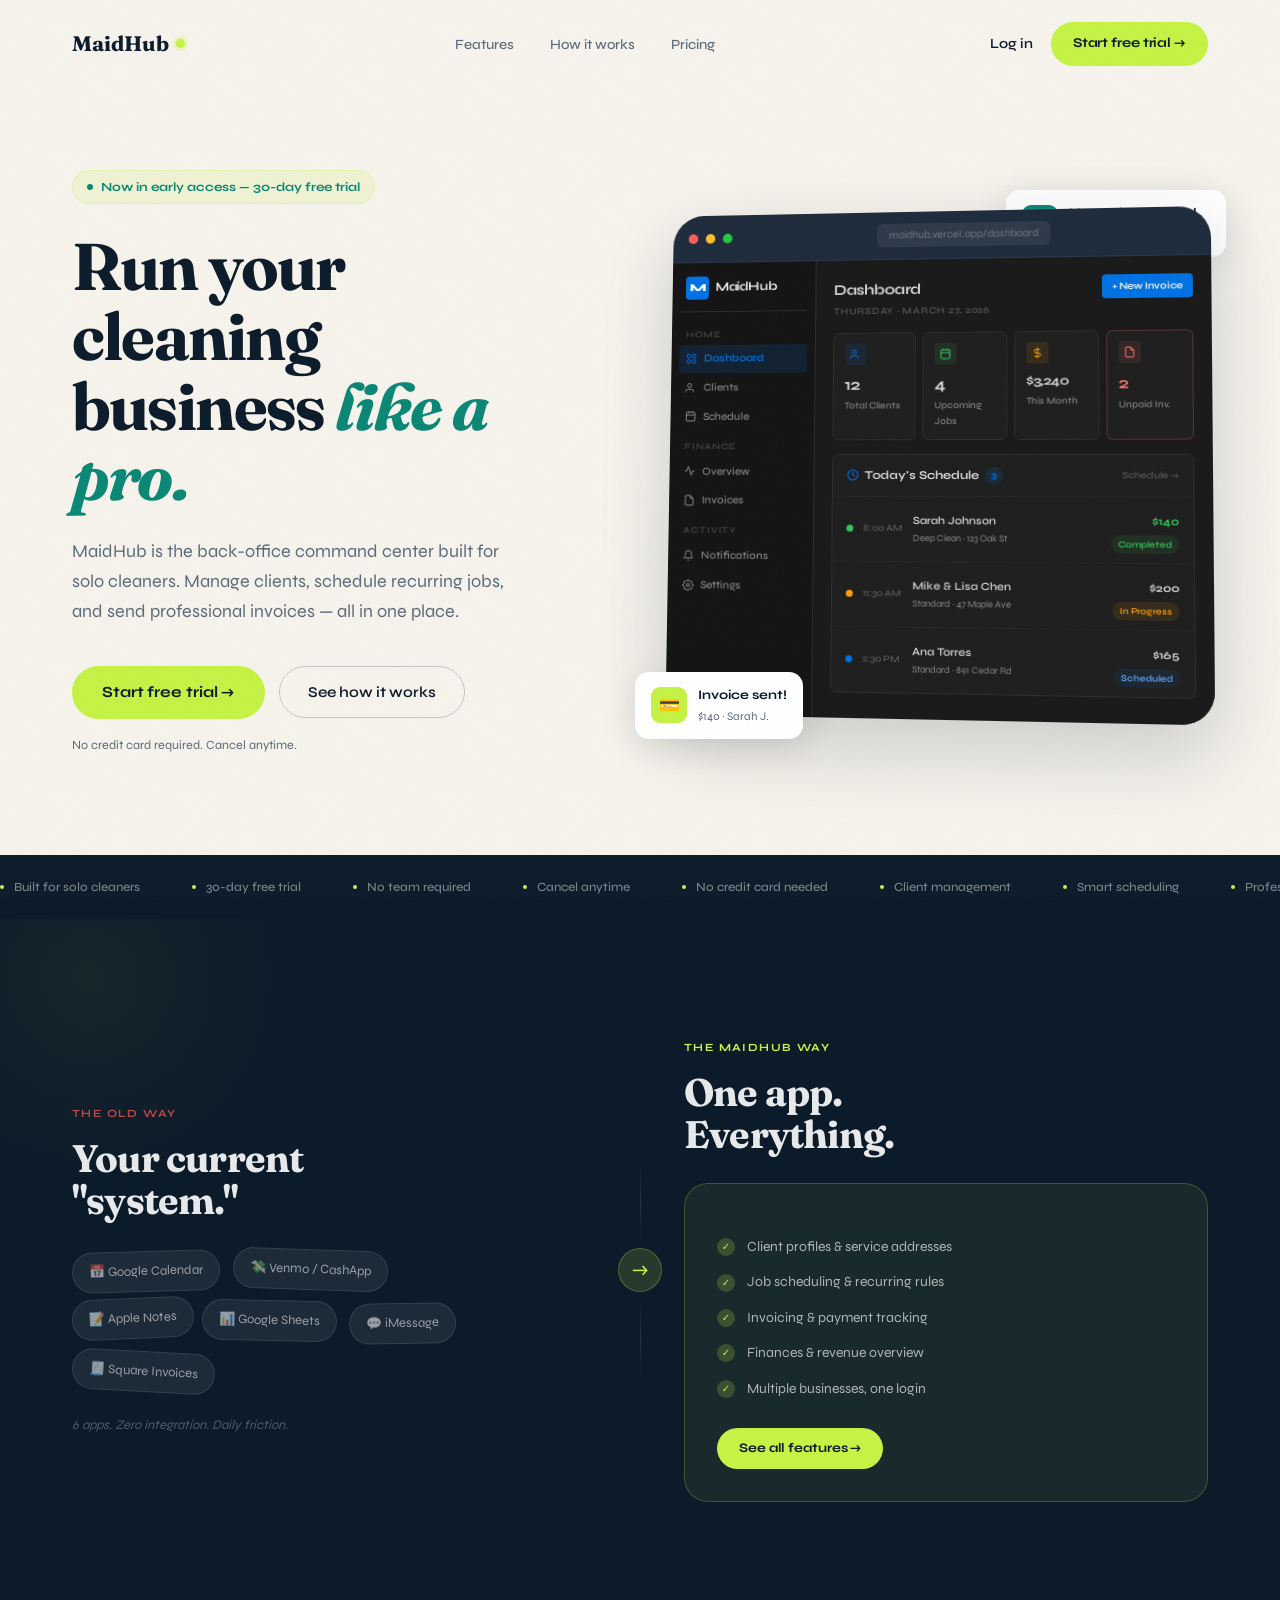
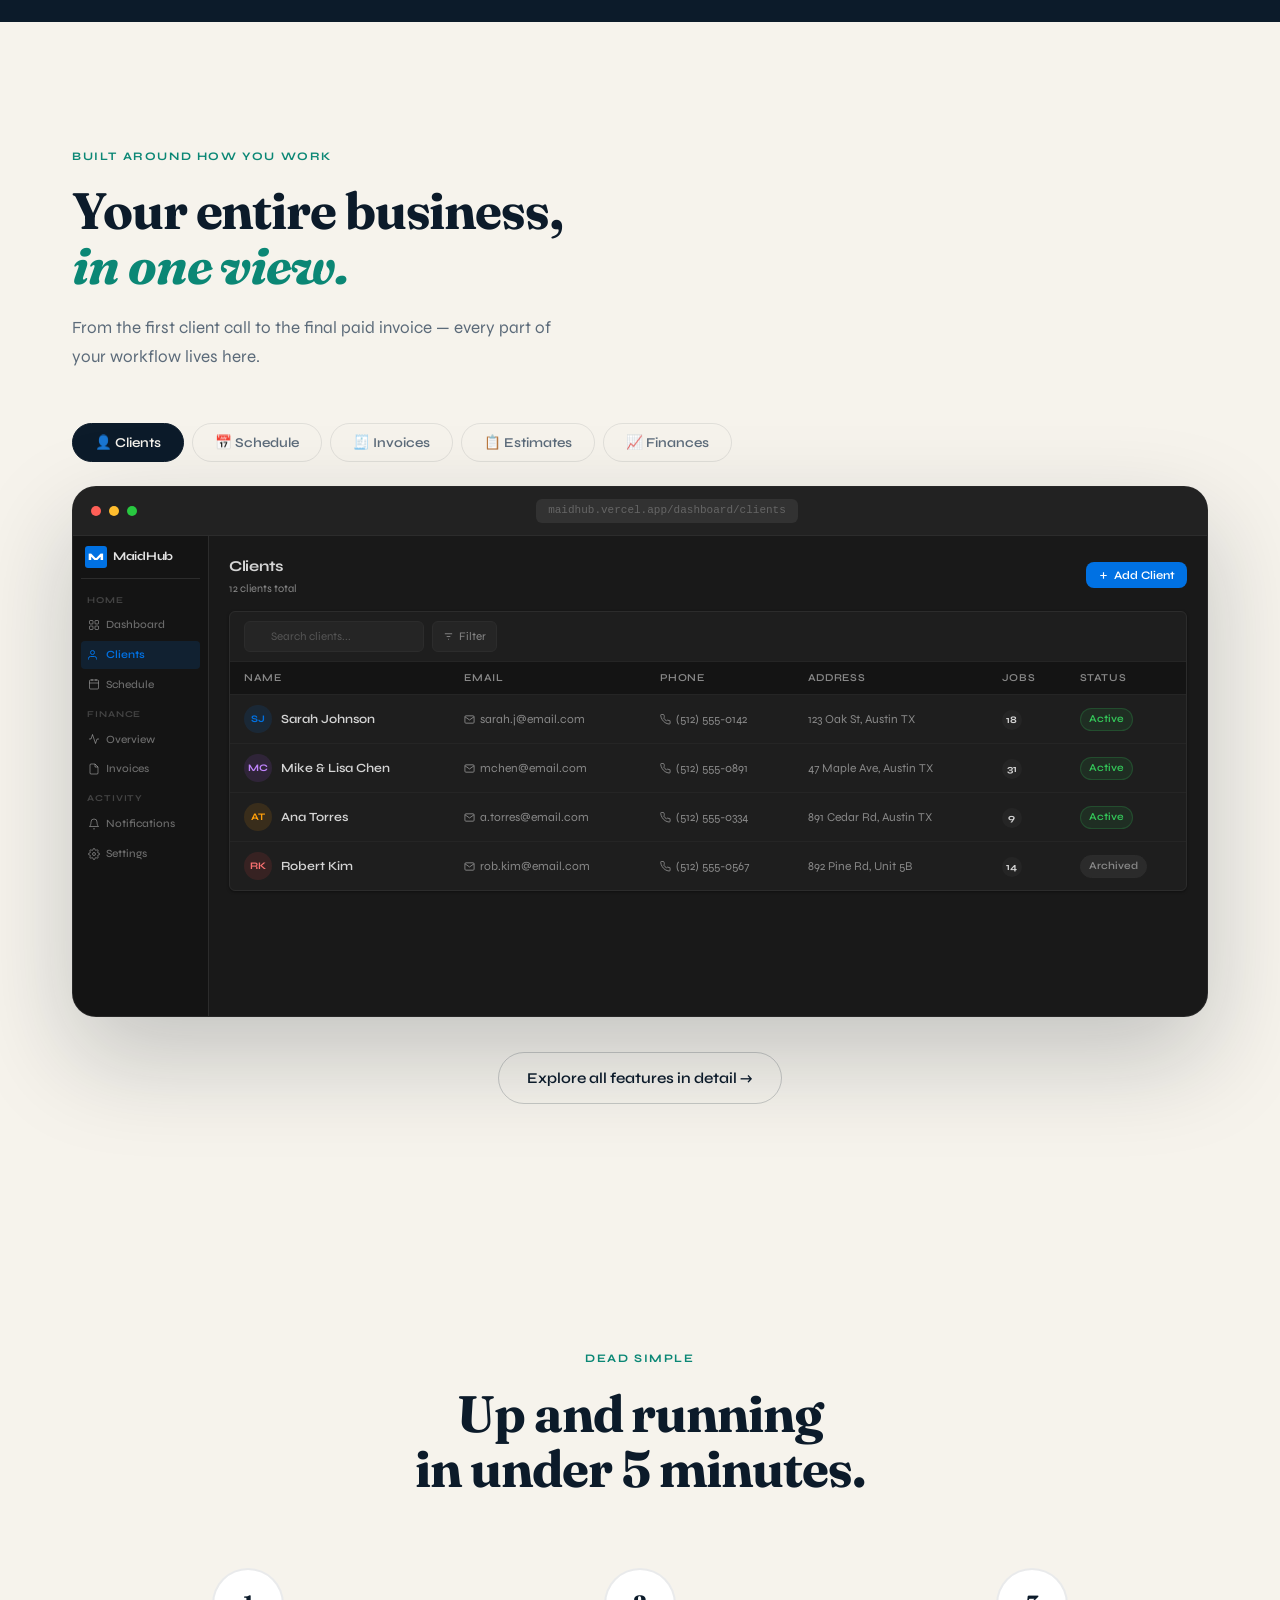
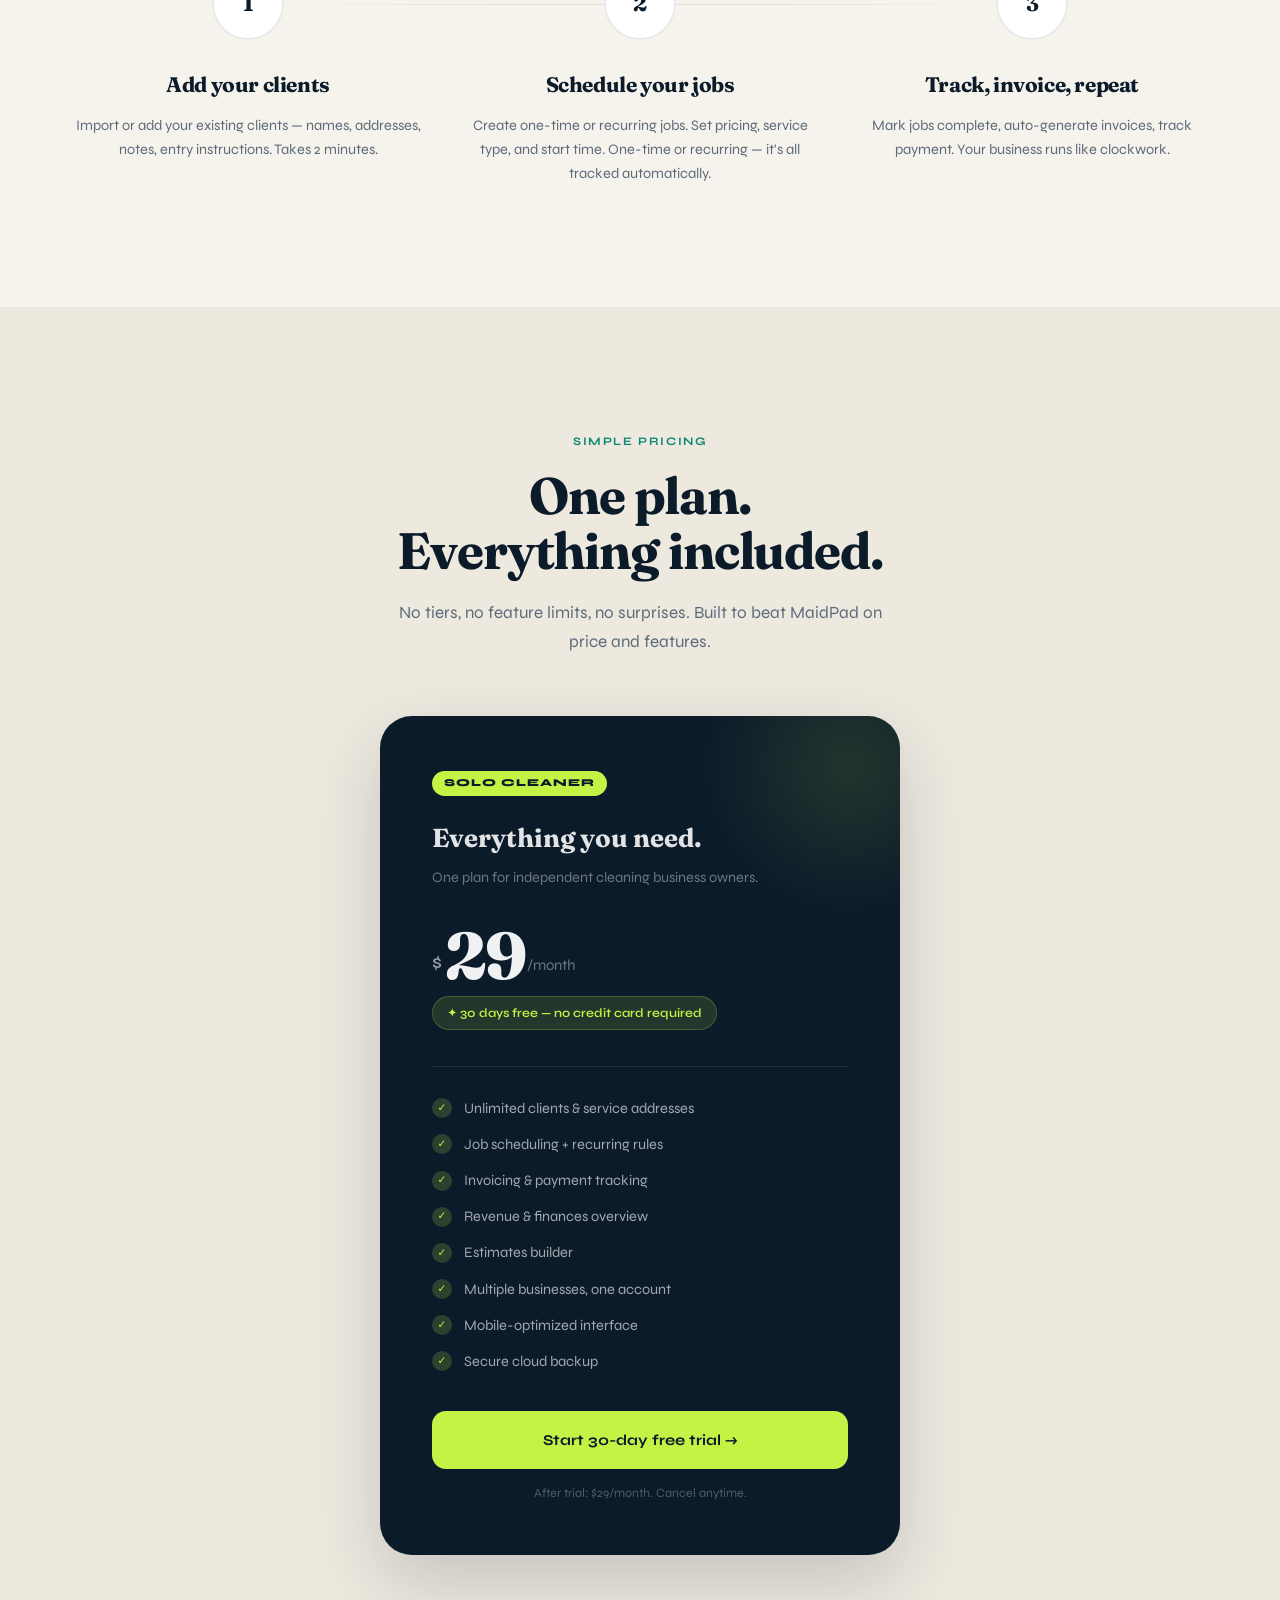
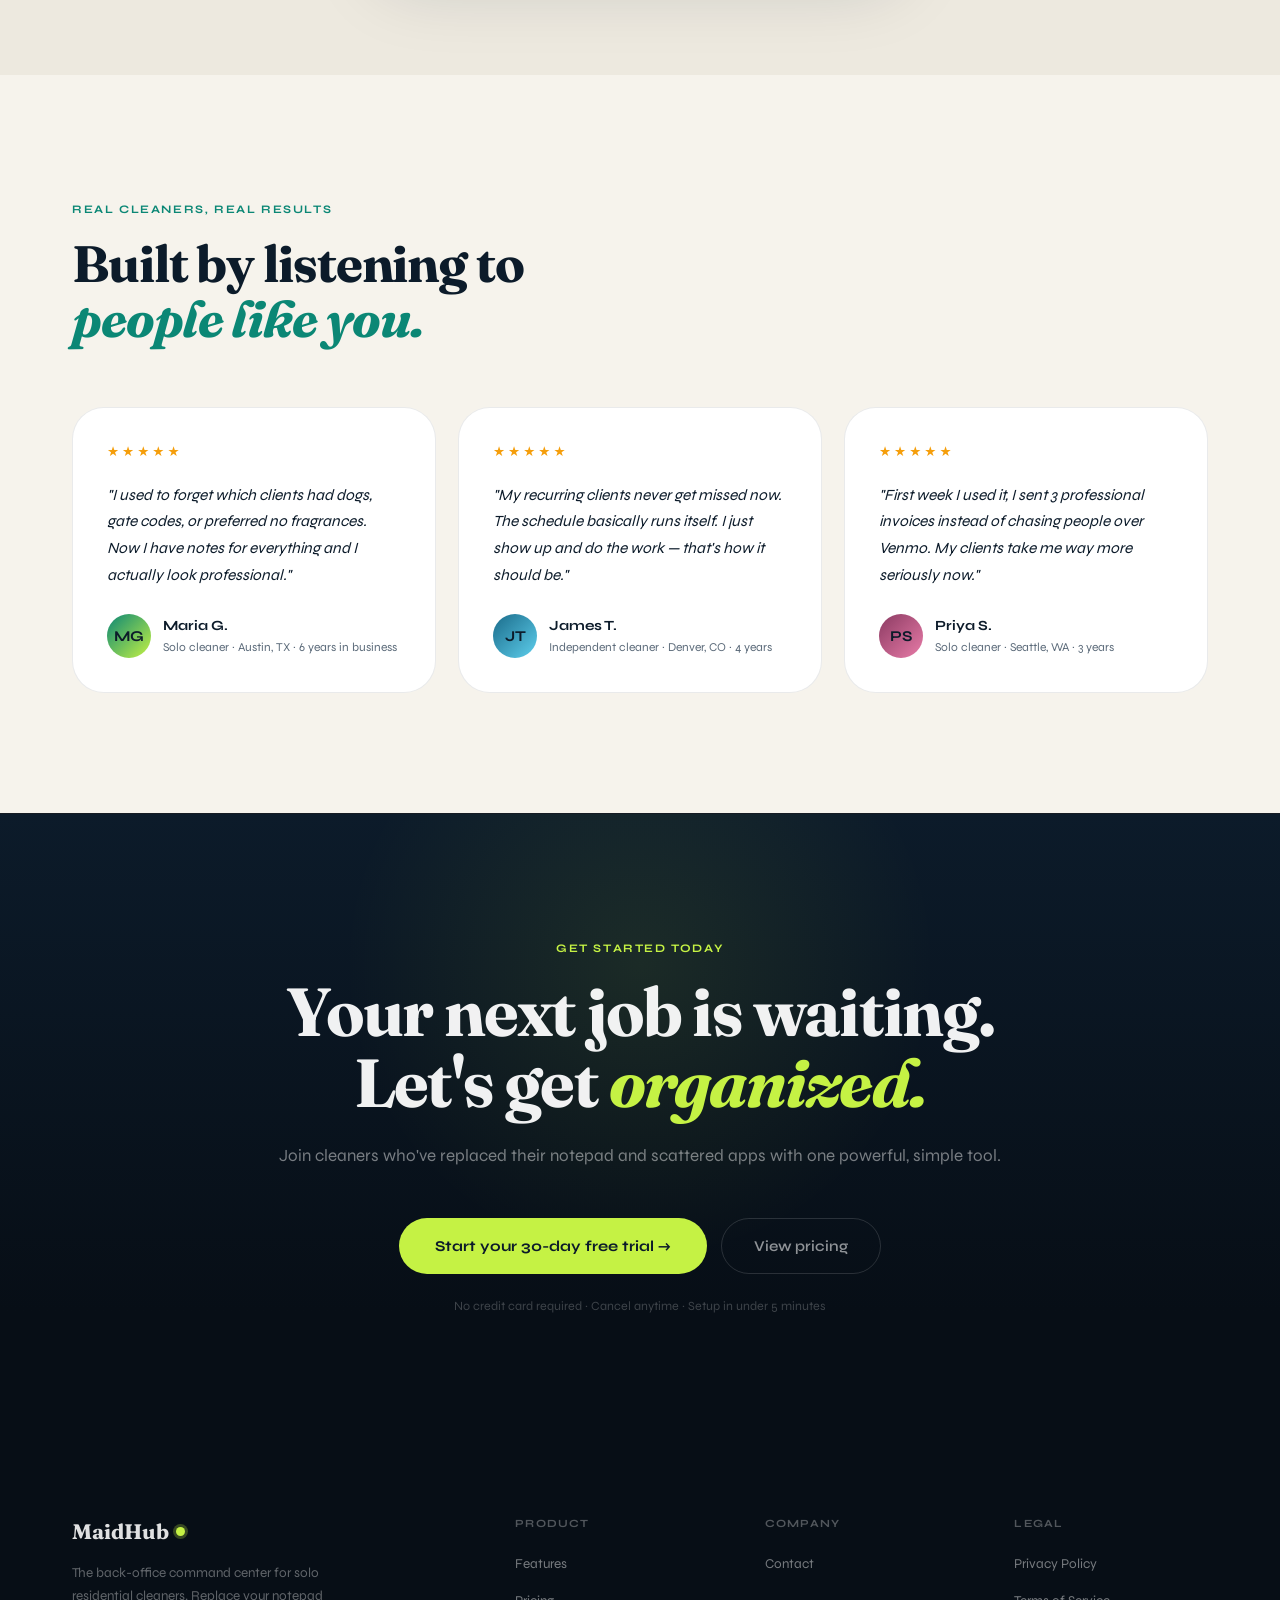
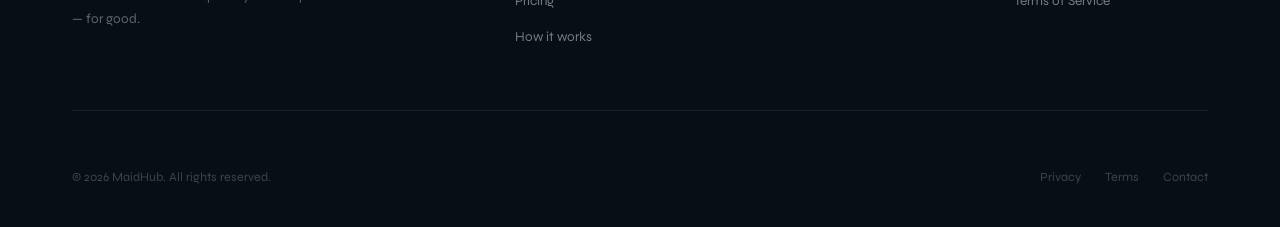
==== app/public/index.html @ 7cfcdf81 "marketing: full mobile optimization — nav, hero, feature tabs, all sections - Mobile navigation: pro" ====
<!DOCTYPE html>
<html lang="en">
<head>
  <meta charset="UTF-8" />
  <meta name="viewport" content="width=device-width, initial-scale=1.0" />
  <title>MaidHub — The Solo Cleaner OS</title>
  <meta name="description" content="MaidHub is the all-in-one operating system for solo house cleaners. Manage bookings, clients, payments, and scheduling — all in one place." />
  <meta property="og:title" content="MaidHub — The Solo Cleaner OS" />
  <meta property="og:description" content="The all-in-one OS for solo house cleaners. Bookings, clients, payments, and scheduling in one place." />
  <meta property="og:type" content="website" />
  <meta name="twitter:card" content="summary_large_image" />
  <meta name="twitter:title" content="MaidHub — The Solo Cleaner OS" />
  <meta name="twitter:description" content="The all-in-one OS for solo house cleaners. Bookings, clients, payments, and scheduling in one place." />
  <link rel="preconnect" href="https://fonts.googleapis.com" />
  <link rel="preconnect" href="https://fonts.gstatic.com" crossorigin />
  <link href="https://fonts.googleapis.com/css2?family=Fraunces:ital,opsz,wght@0,9..144,300..900;1,9..144,300..900&family=Syne:wght@400;500;600;700;800&display=swap" rel="stylesheet" />

  <style>
    /* ─── RESET & TOKENS ──────────────────────────────────────── */
    *, *::before, *::after { box-sizing: border-box; margin: 0; padding: 0; }

    :root {
      --cream:        #F6F3EC;
      --cream-light:  #FAF8F2;
      --cream-dark:   #EDE9DF;
      --dark:         #0C1B2A;
      --dark-2:       #122030;
      --darkest:      #070E16;
      --lime:         #C5F244;
      --lime-dim:     rgba(197,242,68,.14);
      --teal:         #0B8775;
      --amber:        #F5A623;
      --text:         #0C1B2A;
      --muted:        #5C6B7A;
      --light-text:   #EDE9DF;
      --white:        #FFFFFF;
      --border:       rgba(12,27,42,.09);
      --border-dark:  rgba(255,255,255,.09);
      /* App design tokens — match real app exactly */
      --app-bg:      #191919;
      --app-surface: #1E1E1E;
      --app-raised:  #252525;
      --app-sunken:  #141414;
      --app-border:  #2C2C2C;
      --app-divider: #252525;
      --app-text:    #D4D4D4;
      --app-muted:   #888888;
      --app-faint:   #555555;
      --app-accent:  #0071E3;
      --r:            14px;
      --r-lg:         24px;
      --r-xl:         32px;
      --font-d:       'Fraunces', Georgia, serif;
      --font-b:       'Syne', system-ui, sans-serif;
      --sh-sm:        0 2px 10px rgba(12,27,42,.06);
      --sh-md:        0 8px 36px rgba(12,27,42,.12);
      --sh-lg:        0 28px 72px rgba(12,27,42,.18);
    }

    html { scroll-behavior: smooth; }

    body {
      font-family: var(--font-b);
      background: var(--cream);
      color: var(--text);
      line-height: 1.6;
      -webkit-font-smoothing: antialiased;
      overflow-x: hidden;
    }

    /* grain overlay */
    body::after {
      content: '';
      position: fixed;
      inset: 0;
      z-index: 9999;
      pointer-events: none;
      opacity: .028;
      background-image: url("data:image/svg+xml,%3Csvg viewBox='0 0 256 256' xmlns='http://www.w3.org/2000/svg'%3E%3Cfilter id='noise'%3E%3CfeTurbulence type='fractalNoise' baseFrequency='0.9' numOctaves='4' stitchTiles='stitch'/%3E%3C/filter%3E%3Crect width='100%25' height='100%25' filter='url(%23noise)'/%3E%3C/svg%3E");
      background-repeat: repeat;
      background-size: 128px 128px;
    }

    .container { max-width: 1200px; margin: 0 auto; padding: 0 32px; }

    /* ─── NAVIGATION ──────────────────────────────────────────── */
    #nav {
      position: fixed; top: 0; left: 0; right: 0; z-index: 100;
      padding: 22px 0;
      transition: background .3s, border-color .3s, padding .3s;
    }
    #nav.scrolled {
      background: rgba(246,243,236,.94);
      backdrop-filter: blur(14px);
      -webkit-backdrop-filter: blur(14px);
      border-bottom: 1px solid var(--border);
      padding: 14px 0;
    }
    .nav-inner { display: flex; align-items: center; justify-content: space-between; }

    .nav-logo {
      font-family: var(--font-d);
      font-size: 21px; font-weight: 700;
      color: var(--text); text-decoration: none;
      display: flex; align-items: center; gap: 7px;
    }
    .logo-mark {
      width: 9px; height: 9px;
      background: var(--lime);
      border-radius: 50%;
      display: inline-block;
      box-shadow: 0 0 0 3px rgba(197,242,68,.25);
    }

    .nav-links { display: flex; align-items: center; gap: 36px; list-style: none; }
    .nav-links a {
      font-size: 14px; font-weight: 500;
      color: var(--muted); text-decoration: none;
      transition: color .2s;
    }
    .nav-links a:hover { color: var(--text); }

    .nav-right { display: flex; align-items: center; gap: 14px; }

    .btn-ghost {
      font-family: var(--font-b); font-size: 14px; font-weight: 600;
      color: var(--text); background: none; border: none; cursor: pointer;
      text-decoration: none; padding: 10px 4px; transition: opacity .2s;
    }
    .btn-ghost:hover { opacity: .6; }

    .btn-pill {
      font-family: var(--font-b); font-size: 13.5px; font-weight: 700;
      color: var(--dark); background: var(--lime);
      border: none; cursor: pointer; text-decoration: none;
      padding: 11px 22px; border-radius: 100px;
      display: inline-flex; align-items: center; gap: 6px;
      transition: all .2s; letter-spacing: -.1px;
    }
    .btn-pill:hover {
      background: #D0FF60;
      transform: translateY(-1px);
      box-shadow: 0 8px 24px rgba(197,242,68,.45);
    }
    .btn-pill.lg { font-size: 15.5px; padding: 14px 30px; }

    .btn-outline-dark {
      font-family: var(--font-b); font-size: 15px; font-weight: 600;
      color: var(--text); background: transparent;
      border: 1.5px solid rgba(12,27,42,.2);
      cursor: pointer; text-decoration: none;
      padding: 13px 28px; border-radius: 100px;
      display: inline-flex; align-items: center; gap: 6px;
      transition: all .2s;
    }
    .btn-outline-dark:hover { border-color: var(--text); background: rgba(12,27,42,.04); }

    /* hamburger + mobile nav right */
    .nav-mobile-right { display: none; align-items: center; gap: 10px; }
    .nav-mob-cta { font-size: 12.5px !important; padding: 9px 16px !important; }
    .hamburger {
      display: none; flex-direction: column; gap: 5px;
      cursor: pointer; background: none; border: none; padding: 4px;
    }
    .hamburger span { width: 22px; height: 2px; background: var(--text); border-radius: 2px; transition: all .3s; }

    /* ─── HERO ────────────────────────────────────────────────── */
    .hero { padding: 170px 0 100px; position: relative; }

    .hero-grid {
      display: grid; grid-template-columns: 1fr 1.05fr;
      gap: 72px; align-items: center;
    }

    .hero-eyebrow {
      display: inline-flex; align-items: center; gap: 8px;
      background: var(--lime-dim);
      border: 1px solid rgba(197,242,68,.28);
      padding: 6px 14px; border-radius: 100px;
      font-size: 12.5px; font-weight: 700;
      color: var(--teal); margin-bottom: 28px;
      animation: fadeUp .6s ease .1s both;
    }
    .hero-eyebrow::before {
      content: ''; width: 6px; height: 6px;
      background: var(--teal); border-radius: 50%;
    }

    .hero h1 {
      font-family: var(--font-d);
      font-size: clamp(44px, 5.2vw, 66px);
      font-weight: 700; line-height: 1.06;
      letter-spacing: -1.8px; color: var(--text);
      margin-bottom: 24px;
      animation: fadeUp .7s ease .2s both;
    }
    .hero h1 em { font-style: italic; color: var(--teal); }

    .hero-sub {
      font-size: 18px; line-height: 1.67; color: var(--muted);
      margin-bottom: 40px; max-width: 460px;
      animation: fadeUp .7s ease .35s both;
    }

    .hero-btns {
      display: flex; align-items: center; gap: 14px; flex-wrap: wrap;
      animation: fadeUp .7s ease .5s both;
    }
    .hero-hint {
      font-size: 12.5px; color: var(--muted);
      margin-top: 16px;
      animation: fadeUp .6s ease .65s both;
    }

    /* ─── DASHBOARD MOCKUP ────────────────────────────────────── */
    .mockup-wrap {
      position: relative;
      animation: fadeUp .9s ease .3s both;
    }

    .mockup-window {
      background: var(--dark-2);
      border-radius: var(--r-xl);
      overflow: hidden;
      box-shadow: var(--sh-lg), 0 0 0 1px rgba(255,255,255,.06);
      transform: perspective(1100px) rotateY(-5deg) rotateX(3deg);
      transition: transform .6s ease;
    }
    .mockup-window:hover {
      transform: perspective(1100px) rotateY(-1deg) rotateX(.5deg);
    }

    .mock-bar {
      background: rgba(255,255,255,.05);
      padding: 12px 16px;
      display: flex; align-items: center; gap: 8px;
      border-bottom: 1px solid rgba(255,255,255,.06);
    }
    .mock-dot { width: 10px; height: 10px; border-radius: 50%; }
    .mock-dot.r { background: #FF5F57; }
    .mock-dot.y { background: #FFBD2E; }
    .mock-dot.g { background: #28C840; }
    .mock-url {
      margin-left: auto; margin-right: auto;
      background: rgba(255,255,255,.07); border-radius: 6px;
      padding: 3px 12px; font-size: 11px; color: rgba(255,255,255,.3);
    }

    .mock-body { display: grid; grid-template-columns: 150px 1fr; min-height: 400px; }

    .mock-side {
      background: #141414;
      border-right: 1px solid #2C2C2C;
      padding: 0 8px 12px;
      display: flex; flex-direction: column;
    }
    .ms-logo {
      display: flex; align-items: center; gap: 7px;
      padding: 14px 6px 12px;
      border-bottom: 1px solid #2C2C2C;
      margin-bottom: 8px;
    }
    .ms-logomark {
      width: 24px; height: 24px; border-radius: 4px;
      background: #0071E3;
      display: flex; align-items: center; justify-content: center;
      font-size: 11px; font-weight: 800; color: #fff; flex-shrink: 0;
    }
    .ms-logoname {
      font-size: 13px; font-weight: 700; color: rgba(255,255,255,.9);
      letter-spacing: -.4px;
    }
    .ms-nav { display: flex; flex-direction: column; gap: 1px; }
    .ms-item {
      display: flex; align-items: center; gap: 7px;
      padding: 5.5px 7px; border-radius: 4px;
      font-size: 11px; font-weight: 500; color: #888888;
      cursor: default;
    }
    .ms-item.active { background: rgba(0,113,227,.14); color: #0071E3; font-weight: 600; }
    .ms-item svg { width: 12px; height: 12px; flex-shrink: 0; }
    .ms-section-lbl { font-size: 9px; font-weight: 700; letter-spacing: .1em; text-transform: uppercase; color: rgba(255,255,255,.18); padding: 8px 7px 3px; }

    .mock-main { padding: 18px; background: #191919; }

    .mock-hd {
      display: flex; align-items: flex-start; justify-content: space-between;
      margin-bottom: 14px;
    }
    .mock-hd-title { color: #D4D4D4; font-size: 15px; font-weight: 700; letter-spacing: -.03em; }
    .mock-hd-date { color: #555555; font-size: 9.5px; font-weight: 600; text-transform: uppercase; letter-spacing: .08em; margin-top: 3px; }
    .mock-hd-btn { background: #0071E3; color: #fff; font-size: 10px; font-weight: 600; padding: 4px 10px; border-radius: 4px; }

    .mock-stats {
      display: grid; grid-template-columns: repeat(4,1fr);
      gap: 7px; margin-bottom: 14px;
    }
    .mock-stat {
      background: #1E1E1E; border: 1px solid #2C2C2C; border-radius: 6px; padding: 10px 11px;
    }
    .ms-stat-icon { width: 22px; height: 22px; border-radius: 4px; display: flex; align-items: center; justify-content: center; margin-bottom: 7px; }
    .ms-val { color: #D4D4D4; font-size: 16px; font-weight: 700; display: block; letter-spacing: -.03em; }
    .ms-lbl { color: #888888; font-size: 9.5px; font-weight: 500; display: block; margin-top: 2px; }

    .mock-section-hd {
      display: flex; align-items: center; justify-content: space-between;
      padding: 11px 14px; border-bottom: 1px solid #252525;
      background: #1E1E1E;
    }
    .mock-section-title { color: #D4D4D4; font-size: 12px; font-weight: 700; display: flex; align-items: center; gap: 6px; }
    .mock-section-badge { background: rgba(0,113,227,.15); color: #0071E3; font-size: 9px; font-weight: 700; padding: 1px 6px; border-radius: 10px; }
    .mock-section-link { color: #555555; font-size: 9.5px; font-weight: 600; }

    .job-card { background: #1E1E1E; border: 1px solid #2C2C2C; border-radius: 6px; overflow: hidden; margin-bottom: 7px; }
    .job-list { display: flex; flex-direction: column; }
    .job-row {
      padding: 9px 14px;
      display: flex; align-items: center; gap: 10px;
      border-bottom: 1px solid #252525;
    }
    .job-row:last-child { border-bottom: none; }
    .jdot { width: 7px; height: 7px; border-radius: 50%; flex-shrink: 0; }
    .jdot.done   { background: #34C759; }
    .jdot.active { background: #FF9F0A; }
    .jdot.next   { background: #0071E3; }
    .jtime { color: #555555; font-size: 9.5px; font-weight: 600; min-width: 40px; tabular-nums: ; }
    .jinfo { flex: 1; min-width: 0; }
    .jclient { color: #D4D4D4; font-size: 11px; font-weight: 600; white-space: nowrap; overflow: hidden; text-overflow: ellipsis; }
    .jaddr   { color: #888888; font-size: 9.5px; margin-top: 1px; }
    .jright { text-align: right; flex-shrink: 0; }
    .jprice { color: #D4D4D4; font-size: 11px; font-weight: 700; }
    .jprice.done { color: #34C759; }
    .jbadge {
      font-size: 9px; font-weight: 600; padding: 2px 7px; border-radius: 100px; display: block; margin-top: 2px;
    }
    .jbadge.done   { background: rgba(52,199,89,.1); color: #34C759; }
    .jbadge.active { background: rgba(255,159,10,.1); color: #FF9F0A; }
    .jbadge.next   { background: rgba(0,113,227,.1); color: #60AAFF; }

    /* floating toast cards */
    .toast {
      position: absolute;
      background: var(--white);
      border-radius: var(--r);
      padding: 13px 16px;
      box-shadow: var(--sh-md);
      display: flex; align-items: center; gap: 11px;
      font-size: 12.5px;
    }
    .toast-icon {
      width: 36px; height: 36px; border-radius: 9px;
      display: flex; align-items: center; justify-content: center;
      font-size: 17px; flex-shrink: 0;
    }
    .toast-icon.lime { background: var(--lime); }
    .toast-icon.teal { background: var(--teal); }
    .toast strong { display: block; color: var(--text); font-weight: 700; font-size: 13px; }
    .toast span    { color: var(--muted); font-size: 11.5px; }

    .toast-invoice { bottom: -22px; left: -28px; animation: fadeUp .8s ease .9s both; }
    .toast-client  { top: -18px; right: -18px; animation: fadeUp .8s ease 1.1s both; }

    /* ─── TRUST STRIP ─────────────────────────────────────────── */
    .strip {
      padding: 22px 0; background: var(--dark); overflow: hidden;
    }
    .strip-track {
      display: flex; gap: 52px;
      animation: scroll 22s linear infinite;
      white-space: nowrap;
    }
    .strip-item {
      display: flex; align-items: center; gap: 10px;
      color: rgba(255,255,255,.45); font-size: 12.5px; font-weight: 500;
      flex-shrink: 0;
    }
    .strip-dot { width: 4px; height: 4px; background: var(--lime); border-radius: 50%; }
    @keyframes scroll { from { transform: translateX(0); } to { transform: translateX(-50%); } }

    /* ─── SECTION COMMON ──────────────────────────────────────── */
    section { padding: 120px 0; }

    .eyebrow {
      display: inline-block; font-size: 11.5px; font-weight: 700;
      letter-spacing: 1.6px; text-transform: uppercase;
      color: var(--teal); margin-bottom: 18px;
    }
    .eyebrow.lime { color: var(--lime); }

    .s-title {
      font-family: var(--font-d);
      font-size: clamp(32px, 4vw, 54px);
      font-weight: 700; letter-spacing: -1.1px;
      line-height: 1.08; color: var(--text); margin-bottom: 20px;
    }
    .s-title em { font-style: italic; color: var(--teal); }
    .s-title.light { color: rgba(255,255,255,.92); }
    .s-title.light em { color: var(--lime); }

    .s-sub {
      font-size: 17px; color: var(--muted); line-height: 1.68; max-width: 500px;
    }
    .s-sub.light { color: rgba(255,255,255,.48); }

    /* ─── PAIN POINTS ─────────────────────────────────────────── */
    .pain-hd { text-align: center; margin-bottom: 64px; }
    .pain-hd .s-sub { margin: 0 auto; text-align: center; }

    .pain-grid {
      display: grid; grid-template-columns: repeat(4,1fr); gap: 20px;
    }
    .pain-card {
      background: var(--white); border-radius: var(--r-lg);
      padding: 32px 26px; border: 1px solid var(--border);
      transition: all .3s; position: relative; overflow: hidden;
    }
    .pain-card::before {
      content: ''; position: absolute; top: 0; left: 0; right: 0; height: 3px;
      background: linear-gradient(90deg, var(--lime), var(--teal));
      transform: scaleX(0); transform-origin: left; transition: transform .35s;
    }
    .pain-card:hover { transform: translateY(-5px); box-shadow: var(--sh-md); }
    .pain-card:hover::before { transform: scaleX(1); }
    .pain-emoji { font-size: 26px; margin-bottom: 16px; display: block; }
    .pain-title { font-size: 15px; font-weight: 700; color: var(--text); margin-bottom: 8px; }
    .pain-desc  { font-size: 13.5px; color: var(--muted); line-height: 1.62; }

    /* ─── FEATURES ────────────────────────────────────────────── */
    .features-bg { background: var(--dark); }
    .features-hd { margin-bottom: 68px; }

    .feat-grid {
      display: grid; grid-template-columns: repeat(2,1fr); gap: 22px;
    }
    .feat-card {
      background: rgba(255,255,255,.04);
      border: 1px solid rgba(255,255,255,.08);
      border-radius: var(--r-xl); padding: 38px;
      transition: all .3s; position: relative; overflow: hidden;
    }
    .feat-card::after {
      content: ''; position: absolute;
      bottom: -70px; right: -70px;
      width: 220px; height: 220px;
      background: radial-gradient(circle, rgba(197,242,68,.07) 0%, transparent 68%);
      pointer-events: none;
    }
    .feat-card:hover {
      background: rgba(255,255,255,.065);
      border-color: rgba(255,255,255,.14);
      transform: translateY(-3px);
    }
    .feat-card.wide {
      grid-column: span 2;
      display: grid; grid-template-columns: 1fr 1fr; gap: 52px; align-items: center;
    }

    .feat-ico {
      width: 50px; height: 50px;
      background: var(--lime-dim); border-radius: 13px;
      display: flex; align-items: center; justify-content: center;
      margin-bottom: 22px;
    }
    .feat-ico svg { width: 22px; height: 22px; stroke: var(--lime); fill: none; stroke-width: 2; }

    .feat-title {
      font-family: var(--font-d); font-size: 21px; font-weight: 700;
      color: rgba(255,255,255,.9); margin-bottom: 11px; letter-spacing: -.4px;
    }
    .feat-desc { font-size: 14.5px; color: rgba(255,255,255,.48); line-height: 1.68; }

    .feat-list { list-style: none; margin-top: 20px; display: flex; flex-direction: column; gap: 10px; }
    .feat-list li {
      font-size: 13.5px; color: rgba(255,255,255,.52);
      display: flex; align-items: flex-start; gap: 9px;
    }
    .feat-list li::before {
      content: '✦'; color: var(--lime); font-size: 9px;
      flex-shrink: 0; margin-top: 5px;
    }

    /* mini calendar in feature card */
    .mini-cal {
      background: rgba(255,255,255,.05);
      border-radius: var(--r); overflow: hidden;
      border: 1px solid rgba(255,255,255,.07);
      margin: 20px 0;
    }
    .mini-cal-hd {
      background: rgba(255,255,255,.06); padding: 12px 15px;
      display: flex; justify-content: space-between; align-items: center;
      font-size: 11.5px; color: rgba(255,255,255,.55);
    }
    .mini-cal-grid {
      display: grid; grid-template-columns: repeat(7,1fr);
      gap: 4px; padding: 11px;
    }
    .mday {
      aspect-ratio: 1; background: rgba(255,255,255,.04); border-radius: 6px;
      display: flex; align-items: center; justify-content: center;
      font-size: 9.5px; color: rgba(255,255,255,.35);
    }
    .mday.job  { background: rgba(197,242,68,.14); color: var(--lime); }
    .mday.now  { background: var(--lime); color: var(--dark); font-weight: 800; }

    /* invoice preview in wide card */
    .inv-preview {
      background: rgba(255,255,255,.04); border-radius: var(--r-lg);
      padding: 26px; border: 1px solid rgba(255,255,255,.08);
    }
    .inv-hd { display: flex; justify-content: space-between; align-items: flex-start; margin-bottom: 20px; }
    .inv-num { font-family: var(--font-d); font-size: 17px; font-weight: 700; color: rgba(255,255,255,.88); }
    .inv-due { font-size: 10.5px; color: rgba(255,255,255,.3); margin-top: 4px; }
    .badge-paid { background: rgba(40,200,64,.18); color: #28C840; font-size: 10.5px; font-weight: 700; padding: 5px 11px; border-radius: 20px; }
    .inv-client-lbl { font-size: 10.5px; color: rgba(255,255,255,.3); margin-bottom: 5px; }
    .inv-client-name { font-size: 13px; color: rgba(255,255,255,.65); margin-bottom: 2px; }
    .inv-client-addr { font-size: 11px; color: rgba(255,255,255,.3); margin-bottom: 18px; }
    .inv-lines { background: rgba(255,255,255,.04); border-radius: 9px; padding: 13px; margin-bottom: 15px; }
    .inv-line { display: flex; justify-content: space-between; font-size: 11.5px; color: rgba(255,255,255,.5); }
    .inv-line + .inv-line { margin-top: 7px; }
    .inv-total { display: flex; justify-content: space-between; font-size: 14.5px; font-weight: 700; color: rgba(255,255,255,.88); }

    /* ─── HOW IT WORKS ────────────────────────────────────────── */
    .workflow-hd { text-align: center; margin-bottom: 72px; }

    .steps { display: grid; grid-template-columns: repeat(3,1fr); gap: 40px; position: relative; }
    .steps::before {
      content: '';
      position: absolute; top: 36px;
      left: calc(16.67% + 20px); right: calc(16.67% + 20px);
      height: 1px;
      background: linear-gradient(90deg, transparent, var(--border), var(--border), transparent);
    }
    .step { text-align: center; }
    .step-n {
      width: 72px; height: 72px;
      background: var(--white); border: 2px solid var(--border); border-radius: 50%;
      display: flex; align-items: center; justify-content: center;
      font-family: var(--font-d); font-size: 22px; font-weight: 700;
      color: var(--text); margin: 0 auto 28px; position: relative; z-index: 1;
    }
    .step-title { font-family: var(--font-d); font-size: 21px; font-weight: 700; color: var(--text); margin-bottom: 12px; letter-spacing: -.4px; }
    .step-desc  { font-size: 14.5px; color: var(--muted); line-height: 1.68; }

    /* ─── PRICING ─────────────────────────────────────────────── */
    .pricing-bg { background: var(--cream-dark); }
    .pricing-hd { text-align: center; margin-bottom: 60px; }
    .pricing-hd .s-sub { margin: 0 auto; text-align: center; }

    .price-card {
      max-width: 520px; margin: 0 auto;
      background: var(--dark); border-radius: var(--r-xl); padding: 52px;
      position: relative; overflow: hidden;
      box-shadow: var(--sh-lg);
    }
    .price-card::before {
      content: '';
      position: absolute; top: -120px; right: -120px;
      width: 340px; height: 340px;
      background: radial-gradient(circle, rgba(197,242,68,.12) 0%, transparent 62%);
      pointer-events: none;
    }
    .price-badge {
      display: inline-block; background: var(--lime); color: var(--dark);
      font-size: 10.5px; font-weight: 800; letter-spacing: 1px;
      text-transform: uppercase; padding: 4px 12px; border-radius: 100px; margin-bottom: 22px;
    }
    .price-name { font-family: var(--font-d); font-size: 26px; font-weight: 700; color: rgba(255,255,255,.88); margin-bottom: 7px; }
    .price-tagline { color: rgba(255,255,255,.4); font-size: 14.5px; margin-bottom: 32px; }

    .price-amt { display: flex; align-items: flex-end; gap: 3px; margin-bottom: 8px; }
    .p-cur { font-size: 19px; font-weight: 600; color: rgba(255,255,255,.55); margin-bottom: 9px; }
    .p-num { font-family: var(--font-d); font-size: 66px; font-weight: 800; color: rgba(255,255,255,.94); line-height: 1; letter-spacing: -2.5px; }
    .p-per { font-size: 15px; color: rgba(255,255,255,.4); margin-bottom: 11px; }

    .price-trial {
      display: inline-block;
      background: rgba(197,242,68,.13);
      border: 1px solid rgba(197,242,68,.22);
      color: var(--lime); font-size: 12.5px; font-weight: 600;
      padding: 6px 14px; border-radius: 100px; margin-bottom: 36px;
    }
    .price-divider { height: 1px; background: rgba(255,255,255,.09); margin-bottom: 30px; }

    .price-feats { list-style: none; display: flex; flex-direction: column; gap: 13px; margin-bottom: 38px; }
    .price-feats li { display: flex; align-items: center; gap: 12px; font-size: 14.5px; color: rgba(255,255,255,.62); }
    .pf-check {
      width: 20px; height: 20px; border-radius: 50%;
      background: rgba(197,242,68,.18); color: var(--lime);
      display: flex; align-items: center; justify-content: center;
      font-size: 10.5px; flex-shrink: 0;
    }

    .btn-cta-block {
      display: block; width: 100%; text-align: center;
      background: var(--lime); color: var(--dark);
      font-family: var(--font-b); font-size: 15px; font-weight: 700;
      padding: 17px; border-radius: 14px;
      text-decoration: none; border: none; cursor: pointer;
      transition: all .2s;
    }
    .btn-cta-block:hover {
      background: #D0FF60; transform: translateY(-2px);
      box-shadow: 0 14px 36px rgba(197,242,68,.38);
    }
    .price-note { text-align: center; margin-top: 14px; font-size: 12.5px; color: rgba(255,255,255,.28); }

    /* ─── TESTIMONIALS ────────────────────────────────────────── */
    .testi-hd { margin-bottom: 60px; }
    .testi-grid { display: grid; grid-template-columns: repeat(3,1fr); gap: 22px; }

    .t-card {
      background: var(--white); border-radius: var(--r-xl);
      padding: 34px; border: 1px solid var(--border);
      transition: all .3s;
    }
    .t-card:hover { transform: translateY(-5px); box-shadow: var(--sh-md); }

    .stars { display: flex; gap: 3px; margin-bottom: 18px; }
    .star  { color: #F59E0B; font-size: 13.5px; }

    .t-text {
      font-size: 15.5px; color: var(--text); line-height: 1.72;
      margin-bottom: 26px; font-style: italic;
    }
    .t-author { display: flex; align-items: center; gap: 12px; }
    .t-avatar {
      width: 44px; height: 44px; border-radius: 50%;
      display: flex; align-items: center; justify-content: center;
      font-size: 15px; font-weight: 700; color: var(--dark); flex-shrink: 0;
    }
    .t-name { font-size: 14px; font-weight: 700; color: var(--text); }
    .t-meta { font-size: 12px; color: var(--muted); }

    /* ─── FINAL CTA ───────────────────────────────────────────── */
    .cta-bg {
      background: linear-gradient(to bottom, var(--dark) 0%, var(--darkest) 80%);
      text-align: center;
      position: relative; overflow: hidden;
      border-top: 1px solid rgba(255,255,255,.06);
    }
    .cta-bg::before {
      content: '';
      position: absolute; top: -200px; left: 50%; transform: translateX(-50%);
      width: 700px; height: 700px;
      background: radial-gradient(circle, rgba(197,242,68,.09) 0%, transparent 60%);
      pointer-events: none;
    }
    .cta-title {
      font-family: var(--font-d);
      font-size: clamp(36px, 5.5vw, 68px);
      font-weight: 700; letter-spacing: -1.8px; line-height: 1.05;
      color: rgba(255,255,255,.94); margin-bottom: 24px;
      max-width: 720px; margin-left: auto; margin-right: auto;
    }
    .cta-title em { font-style: italic; color: var(--lime); }
    .cta-sub { font-size: 17px; color: rgba(255,255,255,.45); margin-bottom: 48px; }
    .cta-btns { display: flex; justify-content: center; align-items: center; gap: 14px; flex-wrap: wrap; }

    .btn-pill-dark {
      font-family: var(--font-b); font-size: 15px; font-weight: 700;
      color: var(--dark); background: var(--lime);
      border: none; cursor: pointer; text-decoration: none;
      padding: 16px 36px; border-radius: 100px;
      display: inline-flex; align-items: center; gap: 8px;
      transition: all .2s;
    }
    .btn-pill-dark:hover { background: #D0FF60; transform: translateY(-2px); box-shadow: 0 14px 44px rgba(197,242,68,.42); }

    .btn-ghost-light {
      font-family: var(--font-b); font-size: 15px; font-weight: 600;
      color: rgba(255,255,255,.55);
      background: none; border: 1.5px solid rgba(255,255,255,.14);
      cursor: pointer; text-decoration: none;
      padding: 15px 32px; border-radius: 100px; transition: all .2s;
    }
    .btn-ghost-light:hover { color: rgba(255,255,255,.88); border-color: rgba(255,255,255,.28); }

    /* ─── FOOTER ──────────────────────────────────────────────── */
    footer { background: var(--darkest); padding: 80px 0 40px; }
    .footer-grid {
      display: grid; grid-template-columns: 2fr 1fr 1fr 1fr; gap: 56px;
      margin-bottom: 56px; padding-bottom: 56px;
      border-bottom: 1px solid rgba(255,255,255,.08);
    }
    .f-logo { color: rgba(255,255,255,.88); margin-bottom: 14px; display: inline-flex; }
    .f-tag { font-size: 13.5px; color: rgba(255,255,255,.36); line-height: 1.68; max-width: 260px; margin-bottom: 24px; }
    .f-col-title { font-size: 11px; font-weight: 700; letter-spacing: 1.2px; text-transform: uppercase; color: rgba(255,255,255,.3); margin-bottom: 18px; }
    .f-links { list-style: none; display: flex; flex-direction: column; gap: 11px; }
    .f-links a { font-size: 13.5px; color: rgba(255,255,255,.45); text-decoration: none; transition: color .2s; }
    .f-links a:hover { color: rgba(255,255,255,.88); }
    .footer-bot { display: flex; align-items: center; justify-content: space-between; }
    .f-copy { font-size: 12.5px; color: rgba(255,255,255,.22); }
    .f-legal { display: flex; gap: 24px; }
    .f-legal a { font-size: 12.5px; color: rgba(255,255,255,.22); text-decoration: none; transition: color .2s; }
    .f-legal a:hover { color: rgba(255,255,255,.5); }

    /* ─── FOCUS-IN CASCADE (blur-to-sharp on load) ─────────────── */
    @keyframes focusIn {
      from {
        opacity: 0;
        filter: blur(10px);
        transform: translateY(28px) scale(0.97);
      }
      to {
        opacity: 1;
        filter: blur(0);
        transform: translateY(0) scale(1);
      }
    }
    .reveal {
      opacity: 0;
      animation: focusIn 0.85s cubic-bezier(0.22, 1, 0.36, 1) forwards;
      will-change: opacity, filter, transform;
    }
    .d1 { animation-delay: .1s; }
    .d2 { animation-delay: .2s; }
    .d3 { animation-delay: .3s; }
    .d4 { animation-delay: .4s; }

    @keyframes fadeUp { from { opacity: 0; transform: translateY(22px); } to { opacity: 1; transform: translateY(0); } }
    @keyframes floatY {
      0%,100% { transform: perspective(1100px) rotateY(-5deg) rotateX(3deg) translateY(0); }
      50%      { transform: perspective(1100px) rotateY(-5deg) rotateX(3deg) translateY(-10px); }
    }
    .float-anim { animation: floatY 7s ease-in-out infinite; }

    /* ─── RESPONSIVE ──────────────────────────────────────────── */
    @media (max-width: 1024px) {
      .hero-grid { grid-template-columns: 1fr; }
      .mockup-wrap { max-width: 540px; }
      .feat-grid { grid-template-columns: 1fr; }
      .feat-card.wide { grid-column: span 1; grid-template-columns: 1fr; }
      .pain-grid { grid-template-columns: repeat(2,1fr); }
      .footer-grid { grid-template-columns: 1fr 1fr; gap: 40px; }
    }

    /* ─── MOBILE MENU ─────────────────────────────────────────── */
    .mob-menu {
      position: fixed; inset: 0; z-index: 300;
      background: var(--cream);
      display: flex; flex-direction: column;
      padding: 0;
      transform: translateX(100%);
      transition: transform .32s cubic-bezier(.4,0,.2,1);
      overflow-y: auto;
    }
    .mob-menu.open { transform: translateX(0); }
    .mob-menu-hd {
      display: flex; align-items: center; justify-content: space-between;
      padding: 18px 24px;
      border-bottom: 1px solid var(--border);
    }
    .mob-menu-close {
      width: 38px; height: 38px; border-radius: 50%;
      background: rgba(12,27,42,.08); border: none; cursor: pointer;
      display: flex; align-items: center; justify-content: center;
      color: var(--text); font-size: 20px; line-height: 1;
    }
    .mob-menu-body { padding: 12px 24px 48px; flex: 1; }
    .mob-menu-links {
      list-style: none; display: flex; flex-direction: column; gap: 0;
      margin-bottom: 36px;
    }
    .mob-menu-links a {
      font-family: var(--font-d); font-size: 32px; font-weight: 700;
      color: var(--text); text-decoration: none; letter-spacing: -.6px;
      display: block; padding: 16px 0;
      border-bottom: 1px solid var(--border);
      transition: color .2s;
    }
    .mob-menu-links a:hover { color: var(--teal); }
    .mob-menu-cta { display: flex; flex-direction: column; gap: 12px; }
    .mob-menu-cta .btn-pill {
      text-align: center; justify-content: center;
      font-size: 15px; padding: 15px 24px; width: 100%;
    }
    .mob-menu-login {
      text-align: center; font-family: var(--font-b); font-size: 14px;
      font-weight: 600; color: var(--muted); text-decoration: none;
      padding: 12px; display: block; transition: color .2s;
    }
    .mob-menu-login:hover { color: var(--text); }

    /* ─── FULL MOBILE OVERHAUL (≤ 768px) ─────────────────────── */
    @media (max-width: 768px) {
      /* --- Globals --- */
      .container { padding: 0 20px; }
      section { padding: 72px 0; }

      /* --- Navigation --- */
      .nav-links { display: none; }
      .nav-right { display: none; }
      .nav-mobile-right { display: flex; }
      .hamburger { display: flex; }
      #nav { padding: 14px 0; }
      #nav.scrolled { padding: 10px 0; }
      .nav-inner { gap: 0; }

      /* --- Hero --- */
      .hero { padding: 96px 0 64px; }
      .hero-grid { grid-template-columns: 1fr; gap: 44px; }
      .hero h1 { font-size: clamp(36px, 9.5vw, 54px); letter-spacing: -1.4px; margin-bottom: 18px; }
      .hero-sub { font-size: 15.5px; line-height: 1.62; margin-bottom: 32px; }
      .hero-btns { flex-direction: column; align-items: stretch; gap: 10px; }
      .hero-btns .btn-pill { text-align: center; justify-content: center; font-size: 15px; padding: 15px 24px; }
      .hero-btns .btn-outline-dark { text-align: center; justify-content: center; font-size: 14px; padding: 13px 24px; }
      .hero-eyebrow { font-size: 11.5px; }

      /* Hero mockup on mobile */
      .toast { display: none; }
      .mockup-wrap { max-width: 100%; }
      .mockup-window { transform: none !important; border-radius: 16px; }
      .float-anim { animation: none !important; }
      .mock-side { display: none; }
      .mock-body { grid-template-columns: 1fr; min-height: auto; }
      .mock-main { padding: 14px; background: #191919; }
      .mock-hd-btn { display: none; }
      .mock-hd-title { font-size: 13px; }
      .mock-hd-date { font-size: 9px; }
      .mock-stats { grid-template-columns: repeat(2,1fr); gap: 6px; margin-bottom: 12px; }
      .mock-stat { padding: 9px 10px; }
      .ms-stat-icon { width: 18px; height: 18px; margin-bottom: 5px; }
      .ms-val { font-size: 14px; }
      .ms-lbl { font-size: 9px; }
      .mock-section-hd { padding: 9px 12px; }
      .mock-section-title { font-size: 11px; gap: 5px; }
      .mock-section-badge { font-size: 8px; }
      .mock-section-link { display: none; }
      .job-row { padding: 8px 12px; gap: 8px; }
      .jtime { font-size: 9px; min-width: 34px; }
      .jclient { font-size: 10.5px; }
      .jaddr { font-size: 9px; }
      .jprice { font-size: 10.5px; }
      .jbadge { font-size: 8.5px; padding: 2px 6px; }
      .mock-bar { padding: 9px 12px; gap: 6px; }
      .mock-dot { width: 8px; height: 8px; }
      .mock-url { font-size: 9px; padding: 2px 8px; }

      /* --- Trust strip --- */
      .strip { padding: 18px 0; }

      /* --- Replace stack --- */
      .rstack { padding: 72px 0; }
      .rstack-grid { grid-template-columns: 1fr; gap: 40px; }
      .rstack-divider { flex-direction: row; }
      .rstack-div-line { width: 50px; height: 1px; }
      .rstack-h { font-size: clamp(24px, 7vw, 36px); }
      .tool-chips { max-width: 100%; }
      .unified-box { padding: 24px 20px; border-radius: 18px; }

      /* --- Feature tabs --- */
      .ftabs { padding: 72px 0; }
      .ftabs-hd { margin-bottom: 36px; }
      .tab-row {
        flex-wrap: nowrap; overflow-x: auto;
        margin-bottom: 16px; padding-bottom: 4px;
        -webkit-overflow-scrolling: touch;
        scrollbar-width: none; gap: 6px;
      }
      .tab-row::-webkit-scrollbar { display: none; }
      .tab-btn { white-space: nowrap; flex-shrink: 0; font-size: 12.5px; padding: 8px 16px; }
      .feat-win { border-radius: 14px; }
      .feat-win-bar { padding: 10px 14px; }
      .win-url { font-size: 10px; padding: 2px 8px; }
      /* Hide sidebar in feature window */
      .feat-sb { display: none; }
      .feat-win-body { grid-template-columns: 1fr; min-height: auto; }
      /* Panel internals */
      .ap-pg { padding: 12px 12px; }
      .ap-hd { flex-wrap: wrap; gap: 8px; margin-bottom: 10px; }
      .ap-title { font-size: 13.5px; }
      .ap-sub { font-size: 10px; }
      .ap-btn-blue { font-size: 10.5px; padding: 5px 10px; }
      .ap-toolbar { padding: 7px 10px; gap: 6px; }
      .ap-search-mock { font-size: 10.5px; padding: 4px 8px; }
      .ap-filter-btn { font-size: 10.5px; padding: 4px 8px; }
      /* Hide non-essential table columns in clients panel */
      [data-panel="clients"] .ap-tbl th:nth-child(2),
      [data-panel="clients"] .ap-tbl td:nth-child(2),
      [data-panel="clients"] .ap-tbl th:nth-child(3),
      [data-panel="clients"] .ap-tbl td:nth-child(3),
      [data-panel="clients"] .ap-tbl th:nth-child(4),
      [data-panel="clients"] .ap-tbl td:nth-child(4),
      [data-panel="clients"] .ap-tbl th:nth-child(5),
      [data-panel="clients"] .ap-tbl td:nth-child(5) { display: none; }
      /* Hide non-essential invoice table columns */
      [data-panel="invoices"] .ap-tbl th:nth-child(3),
      [data-panel="invoices"] .ap-tbl td:nth-child(3),
      [data-panel="invoices"] .ap-tbl th:nth-child(4),
      [data-panel="invoices"] .ap-tbl td:nth-child(4) { display: none; }
      /* Stat grids in panels */
      .feat-stat-grid { grid-template-columns: repeat(2,1fr) !important; padding: 0 12px 12px !important; gap: 7px !important; }
      .stat-card { padding: 10px 11px; }
      .stat-val { font-size: 16px; }
      .stat-lbl { font-size: 9px; }
      /* Invoice table card */
      [data-panel="invoices"] .ap-card { margin: 0 12px 12px !important; }
      /* Schedule panel */
      .sp-hd { padding: 10px 12px; flex-wrap: wrap; gap: 6px; }
      .sp-title { font-size: 13px; }
      .sp-month-lbl { font-size: 10.5px; }
      .sp-views { display: none; }
      .sp-nav-btn { width: 20px; height: 20px; }
      .sp-date-hd { padding: 5px 12px 4px; font-size: 9.5px; }
      .sp-job-row { padding: 9px 12px; gap: 9px; }
      .sp-job-stripe { height: 28px; }
      .sp-job-name { font-size: 11.5px; }
      .sp-job-meta { font-size: 9.5px; }
      .sp-job-price { font-size: 11.5px; }
      .sp-job-status { font-size: 9px; }
      /* Finance panel */
      .feat-fp-grid { grid-template-columns: 1fr !important; gap: 8px !important; padding: 0 12px 12px !important; }
      .fp-recent-hd { padding: 9px 12px; }
      .fp-recent-title { font-size: 12px; }
      .fp-tx-row { padding: 8px 12px; gap: 9px; }
      .fp-tx-icon { width: 26px; height: 26px; }
      .fp-tx-name { font-size: 11.5px; }
      .fp-tx-sub { font-size: 9.5px; }
      .fp-tx-amt { font-size: 11.5px; }
      .fp-svc-title { font-size: 10.5px; padding: 9px 10px 6px; }
      .fp-svc-name { font-size: 10px; min-width: 64px; }
      /* Estimates panel */
      .estp-wrap { padding: 12px; }
      .estp-card { padding: 12px; }
      .estp-num { font-size: 12px; }
      .estp-for { font-size: 10px; }
      .estp-total-val { font-size: 17px; }
      /* ap-tbl global */
      .ap-tbl th { padding: 6px 10px; font-size: 9.5px; }
      .ap-tbl td { padding: 8px 10px; font-size: 11.5px; }
      .av28 { width: 24px; height: 24px; font-size: 9px; }
      .cp-name-cell { gap: 7px; }
      .inv-num { font-size: 11px; }

      /* --- How it works --- */
      .steps { grid-template-columns: 1fr; gap: 32px; }
      .steps::before { display: none; }
      .step { text-align: left; display: flex; align-items: flex-start; gap: 20px; }
      .step-n { flex-shrink: 0; width: 52px; height: 52px; font-size: 18px; margin: 0; }
      .step-title { font-size: 18px; margin-bottom: 8px; }
      .step-desc { font-size: 13.5px; }

      /* --- Pricing --- */
      .price-card { padding: 32px 22px; }
      .p-num { font-size: 58px; }
      .price-name { font-size: 22px; }
      .price-feats li { font-size: 13.5px; }

      /* --- Testimonials --- */
      .testi-grid { grid-template-columns: 1fr; gap: 16px; }
      .t-text { font-size: 14.5px; }

      /* --- Pain cards --- */
      .pain-grid { grid-template-columns: 1fr; gap: 14px; }
      .pain-card { padding: 26px 22px; }

      /* --- CTA --- */
      .cta-title { font-size: clamp(30px, 8.5vw, 48px); letter-spacing: -1px; }
      .cta-sub { font-size: 15px; }
      .cta-btns { flex-direction: column; align-items: stretch; gap: 10px; }
      .btn-pill-dark { text-align: center; justify-content: center; font-size: 15px; padding: 15px 28px; }
      .btn-ghost-light { text-align: center; justify-content: center; font-size: 14px; }

      /* --- Footer --- */
      .footer-grid { grid-template-columns: 1fr; gap: 36px; }
      .footer-bot { flex-direction: column; gap: 14px; text-align: center; }
      footer { padding: 64px 0 32px; }
      .f-legal { flex-wrap: wrap; justify-content: center; }
    }

    /* extra small screens */
    @media (max-width: 400px) {
      .container { padding: 0 16px; }
      .hero h1 { font-size: 34px; }
      .mock-stats { grid-template-columns: repeat(2,1fr); }
    }

    /* ─── REPLACE STACK SECTION ─────────────────────────────── */
    .rstack { background: var(--dark); padding: 120px 0; position: relative; overflow: hidden; }
    .rstack::before { content: ''; position: absolute; top: -180px; left: -150px; width: 480px; height: 480px; background: radial-gradient(circle, rgba(197,242,68,.05) 0%, transparent 60%); pointer-events: none; }
    .rstack-grid { display: grid; grid-template-columns: 1fr 88px 1fr; gap: 0; align-items: center; }
    .rstack-lbl { display: block; font-size: 11px; font-weight: 700; letter-spacing: 1.4px; text-transform: uppercase; margin-bottom: 14px; }
    .rstack-lbl.bad  { color: rgba(255,90,90,.7); }
    .rstack-lbl.good { color: var(--lime); }
    .rstack-h { font-family: var(--font-d); font-size: clamp(28px,3vw,40px); font-weight: 700; letter-spacing: -.8px; line-height: 1.1; color: rgba(255,255,255,.9); margin-bottom: 28px; }
    .tool-chips { display: flex; flex-wrap: wrap; gap: 10px; max-width: 400px; margin-bottom: 24px; }
    .tool-chip { background: rgba(255,255,255,.07); border: 1px solid rgba(255,255,255,.1); border-radius: 100px; padding: 9px 16px; font-size: 13px; color: rgba(255,255,255,.55); display: inline-flex; align-items: center; gap: 8px; white-space: nowrap; transition: all .3s; }
    .tool-chip:hover { background: rgba(255,255,255,.12); color: rgba(255,255,255,.8); }
    .tool-chip:nth-child(1) { transform: rotate(-1.5deg) translateY(2px); }
    .tool-chip:nth-child(2) { transform: rotate(2deg) translateX(3px); }
    .tool-chip:nth-child(3) { transform: rotate(-2.5deg) translateY(-2px); }
    .tool-chip:nth-child(4) { transform: rotate(1.2deg) translateX(-2px); }
    .tool-chip:nth-child(5) { transform: rotate(-1deg) translateY(3px); }
    .tool-chip:nth-child(6) { transform: rotate(3deg); }
    .rstack-caption { font-size: 13px; color: rgba(255,255,255,.28); font-style: italic; }
    .rstack-divider { display: flex; flex-direction: column; align-items: center; gap: 10px; }
    .rstack-div-line { width: 1px; height: 72px; background: linear-gradient(to bottom, transparent, rgba(255,255,255,.12), transparent); }
    .rstack-arrow-wrap { width: 44px; height: 44px; background: rgba(197,242,68,.15); border: 1px solid rgba(197,242,68,.25); border-radius: 50%; display: flex; align-items: center; justify-content: center; color: var(--lime); font-size: 20px; }
    .unified-box { background: rgba(197,242,68,.07); border: 1.5px solid rgba(197,242,68,.22); border-radius: 24px; padding: 32px; }
    .unified-list { list-style: none; display: flex; flex-direction: column; gap: 13px; margin: 20px 0 28px; }
    .unified-list li { display: flex; align-items: center; gap: 12px; font-size: 14px; color: rgba(255,255,255,.65); }
    .unified-ck { width: 18px; height: 18px; background: rgba(197,242,68,.2); border-radius: 50%; display: flex; align-items: center; justify-content: center; color: var(--lime); font-size: 10px; flex-shrink: 0; }

    /* ─── FEATURE TAB SWITCHER ───────────────────────────────── */
    .ftabs { background: var(--cream); padding: 120px 0; }
    .ftabs-hd { margin-bottom: 52px; }
    .tab-row { display: flex; gap: 8px; flex-wrap: wrap; margin-bottom: 24px; }
    .tab-btn { font-family: var(--font-b); font-size: 13.5px; font-weight: 600; padding: 10px 22px; border-radius: 100px; background: transparent; border: 1.5px solid var(--border); cursor: pointer; color: var(--muted); display: flex; align-items: center; gap: 7px; transition: all .2s; }
    .tab-btn.active { background: var(--dark); border-color: var(--dark); color: var(--cream); }
    .tab-btn:hover:not(.active) { border-color: rgba(12,27,42,.25); color: var(--text); }
    .feat-win { background: var(--app-bg); border-radius: 24px; box-shadow: 0 40px 100px rgba(12,27,42,.22); overflow: hidden; border: 1px solid rgba(255,255,255,.06); }
    .feat-win-bar { background: rgba(255,255,255,.04); padding: 12px 18px; display: flex; align-items: center; gap: 8px; border-bottom: 1px solid var(--app-border); }
    .win-dot { width: 10px; height: 10px; border-radius: 50%; }
    .win-url { margin: 0 auto; background: rgba(255,255,255,.07); border-radius: 6px; padding: 3px 12px; font-size: 11px; color: rgba(255,255,255,.25); font-family: monospace; }
    .feat-win-body { display: grid; grid-template-columns: 136px 1fr; min-height: 480px; }
    .feat-sb { background: var(--app-sunken); border-right: 1px solid var(--app-border); padding: 10px 8px; display: flex; flex-direction: column; gap: 1px; }
    .feat-sb-logo { display: flex; align-items: center; gap: 6px; padding: 0 4px 10px; margin-bottom: 6px; border-bottom: 1px solid var(--app-border); }
    .feat-sb-mark { width: 22px; height: 22px; border-radius: 3px; background: #0071E3; display: flex; align-items: center; justify-content: center; font-size: 10px; font-weight: 800; color: #fff; flex-shrink: 0; font-family: var(--font-b); }
    .feat-sb-name { font-size: 12px; font-weight: 700; color: rgba(255,255,255,.88); letter-spacing: -.3px; font-family: var(--font-b); }
    .feat-sb-lbl { font-size: 9px; font-weight: 700; letter-spacing: .1em; text-transform: uppercase; color: rgba(255,255,255,.2); padding: 7px 6px 3px; font-family: var(--font-b); }
    .feat-sb-item { display: flex; align-items: center; gap: 6px; padding: 5.5px 7px; border-radius: 4px; font-size: 11px; font-weight: 500; color: rgba(255,255,255,.38); cursor: default; font-family: var(--font-b); }
    .feat-sb-item.active { background: rgba(0,113,227,.14); color: #0071E3; font-weight: 600; }
    .feat-sb-item svg { width: 12px; height: 12px; flex-shrink: 0; }
    .feat-panels { position: relative; }
    .fpanel { display: none; }
    .fpanel.active { display: block; animation: panelFade .3s ease; }
    @keyframes panelFade { from { opacity: 0; transform: translateY(6px); } to { opacity: 1; transform: translateY(0); } }

    /* shared panel utilities */
    .ap-pg { padding: 18px 20px; }
    .ap-hd { display: flex; align-items: center; justify-content: space-between; margin-bottom: 14px; }
    .ap-title { font-size: 15px; font-weight: 700; color: var(--app-text); letter-spacing: -.02em; }
    .ap-sub { font-size: 11px; color: var(--app-muted); margin-top: 2px; }
    .ap-btn-blue { background: var(--app-accent); color: #fff; border: none; border-radius: 8px; padding: 6px 12px; font-size: 11.5px; font-weight: 600; cursor: default; display: inline-flex; align-items: center; gap: 5px; white-space: nowrap; font-family: var(--font-b); }
    .ap-card { background: var(--app-surface); border: 1px solid var(--app-border); border-radius: 6px; box-shadow: 0 1px 3px rgba(0,0,0,.4); overflow: hidden; }
    .ap-toolbar { display: flex; align-items: center; gap: 8px; padding: 9px 14px; border-bottom: 1px solid var(--app-divider); }
    .ap-filter-btn { display: flex; align-items: center; gap: 5px; padding: 5px 10px; background: var(--app-raised); border: 1px solid var(--app-border); border-radius: 6px; font-size: 11.5px; color: var(--app-muted); cursor: default; font-family: var(--font-b); white-space: nowrap; }
    .ap-search-mock { background: var(--app-raised); border: 1px solid var(--app-border); border-radius: 6px; padding: 5px 10px 5px 26px; font-size: 11.5px; color: var(--app-faint); position: relative; flex: 1; max-width: 180px; }

    /* table */
    .ap-tbl { width: 100%; border-collapse: collapse; }
    .ap-tbl thead tr { background: var(--app-sunken); border-bottom: 1px solid var(--app-divider); }
    .ap-tbl th { padding: 8px 14px; text-align: left; font-size: 10.5px; font-weight: 600; color: var(--app-muted); text-transform: uppercase; letter-spacing: .06em; font-family: var(--font-b); white-space: nowrap; }
    .ap-tbl tbody tr { border-bottom: 1px solid var(--app-divider); }
    .ap-tbl tbody tr:last-child { border-bottom: none; }
    .ap-tbl tbody tr:hover { background: rgba(255,255,255,.02); }
    .ap-tbl td { padding: 10px 14px; font-size: 12.5px; color: var(--app-text); vertical-align: middle; }

    /* avatars */
    .av28 { width: 28px; height: 28px; border-radius: 50%; display: inline-flex; align-items: center; justify-content: center; font-size: 10px; font-weight: 700; flex-shrink: 0; }
    .av-blue   { background: rgba(0,113,227,.12);  color: #0071E3; }
    .av-purple { background: rgba(168,85,247,.12); color: #C084FC; }
    .av-orange { background: rgba(255,159,10,.12); color: #FF9F0A; }
    .av-rose   { background: rgba(239,68,68,.12);  color: #F87171; }

    /* badges */
    .badge { display: inline-flex; align-items: center; padding: 2px 8px; border-radius: 100px; font-size: 10.5px; font-weight: 600; border: 1px solid; font-family: var(--font-b); }
    .badge-active   { background: rgba(52,199,89,.1);   color: #34C759; border-color: rgba(52,199,89,.2); }
    .badge-archived { background: rgba(255,255,255,.06); color: var(--app-muted); border-color: var(--app-border); }
    .badge-paid     { background: rgba(52,199,89,.1);   color: #34C759; border-color: rgba(52,199,89,.2); }
    .badge-unpaid   { background: rgba(255,159,10,.1);  color: #FF9F0A; border-color: rgba(255,159,10,.2); }
    .badge-draft    { background: rgba(255,159,10,.1);  color: #FF9F0A; border-color: rgba(255,159,10,.2); }

    /* stat cards */
    .stat-grid3 { display: grid; grid-template-columns: repeat(3,1fr); gap: 10px; margin-bottom: 14px; }
    .stat-grid4 { display: grid; grid-template-columns: repeat(4,1fr); gap: 10px; margin-bottom: 14px; }
    .stat-card { background: var(--app-surface); border: 1px solid var(--app-border); border-radius: 6px; padding: 13px 14px; box-shadow: 0 1px 3px rgba(0,0,0,.4); }
    .stat-lbl { font-size: 10px; font-weight: 600; color: var(--app-muted); text-transform: uppercase; letter-spacing: .08em; margin-bottom: 3px; font-family: var(--font-b); }
    .stat-val { font-size: 19px; font-weight: 700; color: var(--app-text); letter-spacing: -.03em; }
    .stat-val.green { color: #34C759; }
    .stat-val.amber { color: #FF9F0A; }

    /* — Clients panel */
    .cp-name-cell { display: flex; align-items: center; gap: 9px; }
    .cp-icon-cell { display: flex; align-items: center; gap: 5px; font-size: 12px; color: var(--app-muted); }

    /* — Schedule panel (list view) */
    .sp-wrap { min-height: 460px; display: flex; flex-direction: column; }
    .sp-hd { display: flex; align-items: center; gap: 8px; padding: 12px 18px; border-bottom: 1px solid var(--app-border); flex-wrap: wrap; background: var(--app-bg); }
    .sp-title { font-size: 15px; font-weight: 700; color: var(--app-text); margin-right: auto; letter-spacing: -.02em; }
    .sp-nav { display: flex; align-items: center; }
    .sp-nav-btn { width: 24px; height: 24px; border-radius: 4px; background: var(--app-raised); border: 1px solid var(--app-border); display: flex; align-items: center; justify-content: center; font-size: 11px; color: var(--app-muted); cursor: default; }
    .sp-month-lbl { font-size: 12px; font-weight: 600; color: var(--app-text); padding: 0 7px; }
    .sp-views { display: flex; background: var(--app-raised); border: 1px solid var(--app-border); border-radius: 4px; overflow: hidden; }
    .sp-view-btn { padding: 4px 9px; font-size: 11px; font-weight: 600; color: var(--app-muted); cursor: default; font-family: var(--font-b); }
    .sp-view-btn.active { background: var(--app-surface); color: var(--app-text); }
    .sp-body { flex: 1; }
    .sp-date-hd { padding: 6px 18px 5px; font-size: 10.5px; font-weight: 700; letter-spacing: .06em; text-transform: uppercase; color: var(--app-faint); border-bottom: 1px solid var(--app-divider); background: rgba(255,255,255,.015); }
    .sp-date-hd.today { color: var(--app-accent); }
    .sp-job-row { display: flex; align-items: center; gap: 12px; padding: 10px 18px; border-bottom: 1px solid var(--app-divider); }
    .sp-job-row:last-child { border-bottom: none; }
    .sp-job-stripe { width: 3px; height: 34px; border-radius: 2px; flex-shrink: 0; }
    .sp-job-info { flex: 1; min-width: 0; }
    .sp-job-name { font-size: 12.5px; font-weight: 600; color: var(--app-text); }
    .sp-job-meta { font-size: 10.5px; color: var(--app-muted); margin-top: 2px; }
    .sp-job-right { text-align: right; flex-shrink: 0; }
    .sp-job-price { font-size: 12.5px; font-weight: 700; color: var(--app-text); }
    .sp-job-price.done { color: #34C759; }
    .sp-job-status { font-size: 10px; font-weight: 600; margin-top: 2px; display: block; }
    .stripe-blue { background: rgba(0,113,227,.7); }
    .stripe-orange { background: rgba(255,159,10,.7); }
    .stripe-green { background: rgba(52,199,89,.7); }
    .text-blue-s { color: #60AAFF; }
    .text-orange-s { color: #FF9F0A; }
    .text-green-s { color: #34C759; }

    /* — Invoices panel */
    .ip-wrap { min-height: 460px; }
    .inv-num { font-family: monospace; font-size: 12px; font-weight: 500; color: var(--app-text); }
    .mark-paid-btn { display: inline-flex; align-items: center; gap: 4px; padding: 3px 8px; border-radius: 100px; font-size: 10px; font-weight: 600; background: rgba(52,199,89,.1); color: #34C759; border: 1px solid rgba(52,199,89,.2); cursor: default; font-family: var(--font-b); white-space: nowrap; }

    /* — Finances panel */
    .fp-wrap { min-height: 460px; }
    .fp-layout { display: grid; grid-template-columns: 1fr 190px; gap: 12px; }
    .fp-recent-hd { display: flex; align-items: center; justify-content: space-between; padding: 11px 14px; border-bottom: 1px solid var(--app-divider); }
    .fp-recent-title { font-size: 13px; font-weight: 700; color: var(--app-text); }
    .fp-recent-link { font-size: 11px; font-weight: 600; color: var(--app-faint); cursor: default; }
    .fp-tx-row { display: flex; align-items: center; gap: 11px; padding: 10px 14px; border-bottom: 1px solid var(--app-divider); }
    .fp-tx-row:last-child { border-bottom: none; }
    .fp-tx-icon { width: 30px; height: 30px; border-radius: 6px; display: flex; align-items: center; justify-content: center; flex-shrink: 0; font-size: 13px; }
    .fp-tx-icon.paid   { background: rgba(52,199,89,.12); }
    .fp-tx-icon.unpaid { background: rgba(255,159,10,.12); }
    .fp-tx-info { flex: 1; min-width: 0; }
    .fp-tx-name { font-size: 12px; font-weight: 600; color: var(--app-text); }
    .fp-tx-sub  { font-size: 10px; color: var(--app-muted); margin-top: 1px; }
    .fp-tx-right { text-align: right; flex-shrink: 0; }
    .fp-tx-amt { font-size: 12.5px; font-weight: 700; color: var(--app-text); }
    .fp-svc-title { font-size: 11px; font-weight: 700; color: var(--app-text); padding: 11px 12px 7px; }
    .fp-svc-row { display: flex; align-items: center; gap: 7px; padding: 5px 12px; }
    .fp-svc-name { font-size: 11px; color: var(--app-muted); white-space: nowrap; min-width: 74px; }
    .fp-svc-bar-wrap { flex: 1; height: 4px; background: var(--app-raised); border-radius: 2px; }
    .fp-svc-bar { height: 4px; background: var(--app-accent); border-radius: 2px; }
    .fp-svc-count { font-size: 10.5px; font-weight: 600; color: var(--app-muted); min-width: 16px; text-align: right; }

    /* — Estimates panel */
    .estp-wrap { padding: 18px 20px; min-height: 460px; display: flex; flex-direction: column; gap: 12px; }
    .estp-card { background: var(--app-surface); border: 1px solid var(--app-border); border-radius: 6px; padding: 14px; }
    .estp-card-hd { display: flex; align-items: flex-start; justify-content: space-between; margin-bottom: 12px; }
    .estp-num { font-size: 13px; font-weight: 700; color: var(--app-text); }
    .estp-for { font-size: 11px; color: var(--app-muted); margin-top: 3px; }
    .estp-tbl { width: 100%; border-collapse: collapse; margin-bottom: 4px; }
    .estp-tbl th { font-size: 10px; font-weight: 600; text-transform: uppercase; letter-spacing: .06em; color: var(--app-muted); padding: 5px 8px; text-align: left; border-bottom: 1px solid var(--app-divider); font-family: var(--font-b); }
    .estp-tbl th:last-child { text-align: right; }
    .estp-tbl td { padding: 8px 8px; font-size: 12px; color: var(--app-text); border-bottom: 1px solid rgba(255,255,255,.03); }
    .estp-tbl td:last-child { text-align: right; font-weight: 700; }
    .estp-total { display: flex; justify-content: space-between; align-items: center; padding: 8px 8px 4px; }
    .estp-total-lbl { font-size: 12px; color: var(--app-muted); }
    .estp-total-val { font-size: 20px; font-weight: 700; color: var(--app-text); letter-spacing: -.03em; }
    .estp-acts { display: flex; gap: 7px; margin-top: 10px; }
    .estp-btn-sec { flex: 1; padding: 9px; background: var(--app-raised); border: 1px solid var(--app-border); border-radius: 6px; font-family: var(--font-b); font-size: 11.5px; color: var(--app-muted); cursor: default; text-align: center; }
    .estp-btn-pri { flex: 2; padding: 9px; background: var(--app-accent); border: none; border-radius: 6px; font-family: var(--font-b); font-size: 11.5px; font-weight: 700; color: #fff; cursor: default; text-align: center; }

    @media (max-width: 900px) {
      .rstack-grid { grid-template-columns: 1fr; gap: 48px; }
      .rstack-divider { flex-direction: row; }
      .rstack-div-line { width: 60px; height: 1px; }
      .fp-layout { grid-template-columns: 1fr; }
      .sp-views { display: none; }
      .feat-win-body { grid-template-columns: 1fr; }
      .feat-sb { display: none; }
    }
  </style>
</head>

<body>

  <!-- ───────────────────────────────────────────────────────────
       NAVIGATION
  ─────────────────────────────────────────────────────────────── -->
  <nav id="nav">
    <div class="container">
      <div class="nav-inner">
        <a href="/" class="nav-logo">MaidHub<span class="logo-mark"></span></a>

        <ul class="nav-links">
          <li><a href="/features">Features</a></li>
          <li><a href="/how-it-works">How it works</a></li>
          <li><a href="/pricing">Pricing</a></li>
        </ul>

        <div class="nav-right">
          <a href="/login" class="btn-ghost">Log in</a>
          <a href="/signup" class="btn-pill">Start free trial →</a>
        </div>

        <div class="nav-mobile-right">
          <a href="/signup" class="btn-pill nav-mob-cta">Get started →</a>
          <button class="hamburger" aria-label="Open menu">
            <span></span><span></span><span></span>
          </button>
        </div>
      </div>
    </div>
  </nav>

  <!-- Mobile menu overlay -->
  <div class="mob-menu" id="mob-menu" role="dialog" aria-modal="true" aria-label="Navigation menu">
    <div class="mob-menu-hd">
      <a href="/" class="nav-logo">MaidHub<span class="logo-mark"></span></a>
      <button class="mob-menu-close" id="mob-menu-close" aria-label="Close menu">×</button>
    </div>
    <div class="mob-menu-body">
      <ul class="mob-menu-links">
        <li><a href="/features">Features</a></li>
        <li><a href="/how-it-works">How it works</a></li>
        <li><a href="/pricing">Pricing</a></li>
      </ul>
      <div class="mob-menu-cta">
        <a href="/signup" class="btn-pill">Start free trial →</a>
        <a href="/login" class="mob-menu-login">Log in</a>
      </div>
    </div>
  </div>


  <!-- ───────────────────────────────────────────────────────────
       HERO
  ─────────────────────────────────────────────────────────────── -->
  <section class="hero">
    <div class="container">
      <div class="hero-grid">

        <!-- Left copy -->
        <div>
          <div class="hero-eyebrow">Now in early access — 30-day free trial</div>
          <h1>Run your cleaning<br>business <em>like a pro.</em></h1>
          <p class="hero-sub">MaidHub is the back-office command center built for solo cleaners. Manage clients, schedule recurring jobs, and send professional invoices — all in one place.</p>
          <div class="hero-btns">
            <a href="/signup" class="btn-pill lg">Start free trial →</a>
            <a href="#how-it-works" class="btn-outline-dark">See how it works</a>
          </div>
          <p class="hero-hint">No credit card required. Cancel anytime.</p>
        </div>

        <!-- Right: dashboard mockup -->
        <div class="mockup-wrap">

          <!-- Toast: new client -->
          <div class="toast toast-client">
            <div class="toast-icon teal" style="color:#fff;font-weight:700;font-size:14px;">SJ</div>
            <div>
              <strong>New client added</strong>
              <span>Sarah Johnson · 2 addresses</span>
            </div>
          </div>

          <div class="mockup-window float-anim">
            <!-- title bar -->
            <div class="mock-bar">
              <div class="mock-dot r"></div>
              <div class="mock-dot y"></div>
              <div class="mock-dot g"></div>
              <div class="mock-url">maidhub.vercel.app/dashboard</div>
            </div>

            <!-- body -->
            <div class="mock-body">
              <!-- sidebar -->
              <div class="mock-side">
                <div class="ms-logo">
                  <div class="ms-logomark">M</div>
                  <span class="ms-logoname">MaidHub</span>
                </div>
                <div class="ms-nav">
                  <div class="ms-section-lbl">Home</div>
                  <div class="ms-item active">
                    <svg viewBox="0 0 24 24" stroke="currentColor" fill="none" stroke-width="2"><rect x="3" y="3" width="7" height="7" rx="1.5"/><rect x="14" y="3" width="7" height="7" rx="1.5"/><rect x="3" y="14" width="7" height="7" rx="1.5"/><rect x="14" y="14" width="7" height="7" rx="1.5"/></svg>
                    <span>Dashboard</span>
                  </div>
                  <div class="ms-item">
                    <svg viewBox="0 0 24 24" stroke="currentColor" fill="none" stroke-width="2"><path d="M17 21v-2a4 4 0 0 0-4-4H5a4 4 0 0 0-4 4v2"/><circle cx="9" cy="7" r="4"/></svg>
                    <span>Clients</span>
                  </div>
                  <div class="ms-item">
                    <svg viewBox="0 0 24 24" stroke="currentColor" fill="none" stroke-width="2"><rect x="3" y="4" width="18" height="18" rx="2"/><line x1="16" y1="2" x2="16" y2="6"/><line x1="8" y1="2" x2="8" y2="6"/><line x1="3" y1="10" x2="21" y2="10"/></svg>
                    <span>Schedule</span>
                  </div>
                  <div class="ms-section-lbl">Finance</div>
                  <div class="ms-item">
                    <svg viewBox="0 0 24 24" stroke="currentColor" fill="none" stroke-width="2"><polyline points="22 12 18 12 15 21 9 3 6 12 2 12"/></svg>
                    <span>Overview</span>
                  </div>
                  <div class="ms-item">
                    <svg viewBox="0 0 24 24" stroke="currentColor" fill="none" stroke-width="2"><path d="M14 2H6a2 2 0 0 0-2 2v16a2 2 0 0 0 2 2h12a2 2 0 0 0 2-2V8z"/><polyline points="14 2 14 8 20 8"/></svg>
                    <span>Invoices</span>
                  </div>
                  <div class="ms-section-lbl">Activity</div>
                  <div class="ms-item">
                    <svg viewBox="0 0 24 24" stroke="currentColor" fill="none" stroke-width="2"><path d="M18 8A6 6 0 0 0 6 8c0 7-3 9-3 9h18s-3-2-3-9"/><path d="M13.73 21a2 2 0 0 1-3.46 0"/></svg>
                    <span>Notifications</span>
                  </div>
                  <div class="ms-item">
                    <svg viewBox="0 0 24 24" stroke="currentColor" fill="none" stroke-width="2"><circle cx="12" cy="12" r="3"/><path d="M19.4 15a1.65 1.65 0 0 0 .33 1.82l.06.06a2 2 0 0 1-2.83 2.83l-.06-.06a1.65 1.65 0 0 0-1.82-.33 1.65 1.65 0 0 0-1 1.51V21a2 2 0 0 1-4 0v-.09A1.65 1.65 0 0 0 9 19.4a1.65 1.65 0 0 0-1.82.33l-.06.06a2 2 0 0 1-2.83-2.83l.06-.06A1.65 1.65 0 0 0 4.68 15a1.65 1.65 0 0 0-1.51-1H3a2 2 0 0 1 0-4h.09A1.65 1.65 0 0 0 4.6 9a1.65 1.65 0 0 0-.33-1.82l-.06-.06a2 2 0 0 1 2.83-2.83l.06.06A1.65 1.65 0 0 0 9 4.68a1.65 1.65 0 0 0 1-1.51V3a2 2 0 0 1 4 0v.09a1.65 1.65 0 0 0 1 1.51 1.65 1.65 0 0 0 1.82-.33l.06-.06a2 2 0 0 1 2.83 2.83l-.06.06A1.65 1.65 0 0 0 19.4 9a1.65 1.65 0 0 0 1.51 1H21a2 2 0 0 1 0 4h-.09a1.65 1.65 0 0 0-1.51 1z"/></svg>
                    <span>Settings</span>
                  </div>
                </div>
              </div>

              <!-- main: Dashboard -->
              <div class="mock-main">
                <div class="mock-hd">
                  <div>
                    <div class="mock-hd-title">Dashboard</div>
                    <div class="mock-hd-date">Thursday · March 27, 2026</div>
                  </div>
                  <div class="mock-hd-btn">+ New Invoice</div>
                </div>

                <div class="mock-stats">
                  <div class="mock-stat">
                    <div class="ms-stat-icon" style="background:rgba(0,113,227,.1)"><svg width="12" height="12" viewBox="0 0 24 24" fill="none" stroke="#0071E3" stroke-width="2"><path d="M17 21v-2a4 4 0 0 0-4-4H5a4 4 0 0 0-4 4v2"/><circle cx="9" cy="7" r="4"/></svg></div>
                    <span class="ms-val">12</span><span class="ms-lbl">Total Clients</span>
                  </div>
                  <div class="mock-stat">
                    <div class="ms-stat-icon" style="background:rgba(52,199,89,.1)"><svg width="12" height="12" viewBox="0 0 24 24" fill="none" stroke="#34C759" stroke-width="2"><rect x="3" y="4" width="18" height="18" rx="2"/><line x1="16" y1="2" x2="16" y2="6"/><line x1="8" y1="2" x2="8" y2="6"/><line x1="3" y1="10" x2="21" y2="10"/></svg></div>
                    <span class="ms-val">4</span><span class="ms-lbl">Upcoming Jobs</span>
                  </div>
                  <div class="mock-stat">
                    <div class="ms-stat-icon" style="background:rgba(255,159,10,.1)"><svg width="12" height="12" viewBox="0 0 24 24" fill="none" stroke="#FF9F0A" stroke-width="2"><line x1="12" y1="1" x2="12" y2="23"/><path d="M17 5H9.5a3.5 3.5 0 0 0 0 7h5a3.5 3.5 0 0 1 0 7H6"/></svg></div>
                    <span class="ms-val" style="font-size:13px">$3,240</span><span class="ms-lbl">This Month</span>
                  </div>
                  <div class="mock-stat" style="border-color:rgba(248,113,113,.25)">
                    <div class="ms-stat-icon" style="background:rgba(248,113,113,.1)"><svg width="12" height="12" viewBox="0 0 24 24" fill="none" stroke="#F87171" stroke-width="2"><path d="M14 2H6a2 2 0 0 0-2 2v16a2 2 0 0 0 2 2h12a2 2 0 0 0 2-2V8z"/><polyline points="14 2 14 8 20 8"/></svg></div>
                    <span class="ms-val" style="color:#F87171">2</span><span class="ms-lbl">Unpaid Inv.</span>
                  </div>
                </div>

                <div class="job-card">
                  <div class="mock-section-hd">
                    <div class="mock-section-title">
                      <svg width="12" height="12" viewBox="0 0 24 24" fill="none" stroke="#0071E3" stroke-width="2.2"><circle cx="12" cy="12" r="10"/><polyline points="12 6 12 12 16 14"/></svg>
                      Today's Schedule
                      <span class="mock-section-badge">3</span>
                    </div>
                    <span class="mock-section-link">Schedule →</span>
                  </div>
                  <div class="job-list">
                    <div class="job-row">
                      <div class="jdot done"></div>
                      <span class="jtime">8:00 AM</span>
                      <div class="jinfo">
                        <div class="jclient">Sarah Johnson</div>
                        <div class="jaddr">Deep Clean · 123 Oak St</div>
                      </div>
                      <div class="jright">
                        <span class="jprice done">$140</span>
                        <span class="jbadge done">Completed</span>
                      </div>
                    </div>
                    <div class="job-row">
                      <div class="jdot active"></div>
                      <span class="jtime">11:30 AM</span>
                      <div class="jinfo">
                        <div class="jclient">Mike &amp; Lisa Chen</div>
                        <div class="jaddr">Standard · 47 Maple Ave</div>
                      </div>
                      <div class="jright">
                        <span class="jprice">$200</span>
                        <span class="jbadge active">In Progress</span>
                      </div>
                    </div>
                    <div class="job-row">
                      <div class="jdot next"></div>
                      <span class="jtime">2:30 PM</span>
                      <div class="jinfo">
                        <div class="jclient">Ana Torres</div>
                        <div class="jaddr">Standard · 891 Cedar Rd</div>
                      </div>
                      <div class="jright">
                        <span class="jprice">$165</span>
                        <span class="jbadge next">Scheduled</span>
                      </div>
                    </div>
                  </div>
                </div>
              </div>
            </div>
          </div>

          <!-- Toast: invoice sent -->
          <div class="toast toast-invoice">
            <div class="toast-icon lime">💳</div>
            <div>
              <strong>Invoice sent!</strong>
              <span>$140 · Sarah J.</span>
            </div>
          </div>

        </div><!-- /mockup-wrap -->
      </div>
    </div>
  </section>


  <!-- ───────────────────────────────────────────────────────────
       TRUST STRIP
  ─────────────────────────────────────────────────────────────── -->
  <div class="strip">
    <div class="strip-track">
      <!-- duplicate for seamless loop -->
      <div class="strip-item"><span class="strip-dot"></span>Built for solo cleaners</div>
      <div class="strip-item"><span class="strip-dot"></span>30-day free trial</div>
      <div class="strip-item"><span class="strip-dot"></span>No team required</div>
      <div class="strip-item"><span class="strip-dot"></span>Cancel anytime</div>
      <div class="strip-item"><span class="strip-dot"></span>No credit card needed</div>
      <div class="strip-item"><span class="strip-dot"></span>Client management</div>
      <div class="strip-item"><span class="strip-dot"></span>Smart scheduling</div>
      <div class="strip-item"><span class="strip-dot"></span>Professional invoices</div>
      <div class="strip-item"><span class="strip-dot"></span>Beats MaidPad on price</div>
      <div class="strip-item"><span class="strip-dot"></span>Built for solo cleaners</div>
      <div class="strip-item"><span class="strip-dot"></span>30-day free trial</div>
      <div class="strip-item"><span class="strip-dot"></span>No team required</div>
      <div class="strip-item"><span class="strip-dot"></span>Cancel anytime</div>
      <div class="strip-item"><span class="strip-dot"></span>No credit card needed</div>
      <div class="strip-item"><span class="strip-dot"></span>Client management</div>
      <div class="strip-item"><span class="strip-dot"></span>Smart scheduling</div>
      <div class="strip-item"><span class="strip-dot"></span>Professional invoices</div>
      <div class="strip-item"><span class="strip-dot"></span>Beats MaidPad on price</div>
    </div>
  </div>


  <!-- ───────────────────────────────────────────────────────────
       REPLACE STACK
  ─────────────────────────────────────────────────────────────── -->
  <section class="rstack">
    <div class="container">
      <div class="rstack-grid">

        <!-- Left: scattered tools -->
        <div class="reveal">
          <span class="rstack-lbl bad">The old way</span>
          <h2 class="rstack-h">Your current<br>"system."</h2>
          <div class="tool-chips">
            <div class="tool-chip">📅 Google Calendar</div>
            <div class="tool-chip">💸 Venmo / CashApp</div>
            <div class="tool-chip">📝 Apple Notes</div>
            <div class="tool-chip">📊 Google Sheets</div>
            <div class="tool-chip">💬 iMessage</div>
            <div class="tool-chip">🧾 Square Invoices</div>
          </div>
          <p class="rstack-caption">6 apps. Zero integration. Daily friction.</p>
        </div>

        <!-- Divider arrow -->
        <div class="rstack-divider">
          <div class="rstack-div-line"></div>
          <div class="rstack-arrow-wrap">→</div>
          <div class="rstack-div-line"></div>
        </div>

        <!-- Right: MaidHub -->
        <div class="reveal d1">
          <span class="rstack-lbl good">The MaidHub way</span>
          <h2 class="rstack-h">One app.<br>Everything.</h2>
          <div class="unified-box">
            <ul class="unified-list">
              <li><span class="unified-ck">✓</span>Client profiles &amp; service addresses</li>
              <li><span class="unified-ck">✓</span>Job scheduling &amp; recurring rules</li>
              <li><span class="unified-ck">✓</span>Invoicing &amp; payment tracking</li>
              <li><span class="unified-ck">✓</span>Finances &amp; revenue overview</li>
              <li><span class="unified-ck">✓</span>Multiple businesses, one login</li>
            </ul>
            <a href="/features" class="btn-pill" style="font-size:13px;padding:10px 22px;">See all features →</a>
          </div>
        </div>

      </div>
    </div>
  </section>


  <!-- ───────────────────────────────────────────────────────────
       FEATURE TAB SHOWCASE
  ─────────────────────────────────────────────────────────────── -->
  <section class="ftabs" id="features">
    <div class="container">
      <div class="ftabs-hd">
        <span class="eyebrow reveal">Built around how you work</span>
        <h2 class="s-title reveal d1">Your entire business,<br><em>in one view.</em></h2>
        <p class="s-sub reveal d2">From the first client call to the final paid invoice — every part of your workflow lives here.</p>
      </div>

      <!-- Tab nav -->
      <div class="tab-row reveal d1">
        <button class="tab-btn active" data-tab="clients">👤 Clients</button>
        <button class="tab-btn" data-tab="schedule">📅 Schedule</button>
        <button class="tab-btn" data-tab="invoices">🧾 Invoices</button>
        <button class="tab-btn" data-tab="estimates">📋 Estimates</button>
        <button class="tab-btn" data-tab="finances">📈 Finances</button>
      </div>

      <!-- App window -->
      <div class="feat-win reveal d2">
        <div class="feat-win-bar">
          <div class="win-dot" style="background:#FF5F57"></div>
          <div class="win-dot" style="background:#FFBD2E"></div>
          <div class="win-dot" style="background:#28C840"></div>
          <div class="win-url" id="feat-url">maidhub.vercel.app/dashboard/clients</div>
        </div>

        <div class="feat-win-body">
          <!-- Shared sidebar -->
          <div class="feat-sb">
            <div class="feat-sb-logo">
              <div class="feat-sb-mark">M</div>
              <span class="feat-sb-name">MaidHub</span>
            </div>
            <div class="feat-sb-lbl">Home</div>
            <div class="feat-sb-item" data-nav="dashboard">
              <svg viewBox="0 0 24 24" stroke="currentColor" fill="none" stroke-width="2"><rect x="3" y="3" width="7" height="7" rx="1.5"/><rect x="14" y="3" width="7" height="7" rx="1.5"/><rect x="3" y="14" width="7" height="7" rx="1.5"/><rect x="14" y="14" width="7" height="7" rx="1.5"/></svg>
              <span>Dashboard</span>
            </div>
            <div class="feat-sb-item active" data-nav="clients">
              <svg viewBox="0 0 24 24" stroke="currentColor" fill="none" stroke-width="2"><path d="M17 21v-2a4 4 0 0 0-4-4H5a4 4 0 0 0-4 4v2"/><circle cx="9" cy="7" r="4"/></svg>
              <span>Clients</span>
            </div>
            <div class="feat-sb-item" data-nav="schedule">
              <svg viewBox="0 0 24 24" stroke="currentColor" fill="none" stroke-width="2"><rect x="3" y="4" width="18" height="18" rx="2"/><line x1="16" y1="2" x2="16" y2="6"/><line x1="8" y1="2" x2="8" y2="6"/><line x1="3" y1="10" x2="21" y2="10"/></svg>
              <span>Schedule</span>
            </div>
            <div class="feat-sb-lbl">Finance</div>
            <div class="feat-sb-item" data-nav="finances">
              <svg viewBox="0 0 24 24" stroke="currentColor" fill="none" stroke-width="2"><polyline points="22 12 18 12 15 21 9 3 6 12 2 12"/></svg>
              <span>Overview</span>
            </div>
            <div class="feat-sb-item" data-nav="invoices">
              <svg viewBox="0 0 24 24" stroke="currentColor" fill="none" stroke-width="2"><path d="M14 2H6a2 2 0 0 0-2 2v16a2 2 0 0 0 2 2h12a2 2 0 0 0 2-2V8z"/><polyline points="14 2 14 8 20 8"/></svg>
              <span>Invoices</span>
            </div>
            <div class="feat-sb-lbl">Activity</div>
            <div class="feat-sb-item" data-nav="notifications">
              <svg viewBox="0 0 24 24" stroke="currentColor" fill="none" stroke-width="2"><path d="M18 8A6 6 0 0 0 6 8c0 7-3 9-3 9h18s-3-2-3-9"/><path d="M13.73 21a2 2 0 0 1-3.46 0"/></svg>
              <span>Notifications</span>
            </div>
            <div class="feat-sb-item" data-nav="settings">
              <svg viewBox="0 0 24 24" stroke="currentColor" fill="none" stroke-width="2"><circle cx="12" cy="12" r="3"/><path d="M19.4 15a1.65 1.65 0 0 0 .33 1.82l.06.06a2 2 0 0 1-2.83 2.83l-.06-.06a1.65 1.65 0 0 0-1.82-.33 1.65 1.65 0 0 0-1 1.51V21a2 2 0 0 1-4 0v-.09A1.65 1.65 0 0 0 9 19.4a1.65 1.65 0 0 0-1.82.33l-.06.06a2 2 0 0 1-2.83-2.83l.06-.06A1.65 1.65 0 0 0 4.68 15a1.65 1.65 0 0 0-1.51-1H3a2 2 0 0 1 0-4h.09A1.65 1.65 0 0 0 4.6 9a1.65 1.65 0 0 0-.33-1.82l-.06-.06a2 2 0 0 1 2.83-2.83l.06.06A1.65 1.65 0 0 0 9 4.68a1.65 1.65 0 0 0 1-1.51V3a2 2 0 0 1 4 0v.09a1.65 1.65 0 0 0 1 1.51 1.65 1.65 0 0 0 1.82-.33l.06-.06a2 2 0 0 1 2.83 2.83l-.06.06A1.65 1.65 0 0 0 19.4 9a1.65 1.65 0 0 0 1.51 1H21a2 2 0 0 1 0 4h-.09a1.65 1.65 0 0 0-1.51 1z"/></svg>
              <span>Settings</span>
            </div>
          </div>

          <!-- Panel content area -->
          <div class="feat-panels">

            <!-- CLIENTS PANEL -->
            <div class="fpanel active" data-panel="clients">
              <div class="ap-pg" style="min-height:480px">
                <div class="ap-hd">
                  <div>
                    <div class="ap-title">Clients</div>
                    <div class="ap-sub">12 clients total</div>
                  </div>
                  <button class="ap-btn-blue">
                    <svg width="11" height="11" viewBox="0 0 24 24" fill="none" stroke="currentColor" stroke-width="2.5"><line x1="12" y1="5" x2="12" y2="19"/><line x1="5" y1="12" x2="19" y2="12"/></svg>
                    Add Client
                  </button>
                </div>
                <div class="ap-card">
                  <div class="ap-toolbar">
                    <div class="ap-search-mock">Search clients...</div>
                    <div class="ap-filter-btn">
                      <svg width="11" height="11" viewBox="0 0 24 24" fill="none" stroke="currentColor" stroke-width="2"><line x1="4" y1="6" x2="20" y2="6"/><line x1="8" y1="12" x2="16" y2="12"/><line x1="11" y1="18" x2="13" y2="18"/></svg>
                      Filter
                    </div>
                  </div>
                  <table class="ap-tbl">
                    <thead>
                      <tr>
                        <th>Name</th>
                        <th>Email</th>
                        <th>Phone</th>
                        <th>Address</th>
                        <th>Jobs</th>
                        <th>Status</th>
                      </tr>
                    </thead>
                    <tbody>
                      <tr>
                        <td><div class="cp-name-cell"><span class="av28 av-blue">SJ</span><span style="font-weight:600">Sarah Johnson</span></div></td>
                        <td><div class="cp-icon-cell"><svg width="11" height="11" viewBox="0 0 24 24" fill="none" stroke="currentColor" stroke-width="2"><path d="M4 4h16c1.1 0 2 .9 2 2v12c0 1.1-.9 2-2 2H4c-1.1 0-2-.9-2-2V6c0-1.1.9-2 2-2z"/><polyline points="22,6 12,13 2,6"/></svg> sarah.j@email.com</div></td>
                        <td><div class="cp-icon-cell"><svg width="11" height="11" viewBox="0 0 24 24" fill="none" stroke="currentColor" stroke-width="2"><path d="M22 16.92v3a2 2 0 0 1-2.18 2 19.79 19.79 0 0 1-8.63-3.07A19.5 19.5 0 0 1 4.69 12a19.79 19.79 0 0 1-3.07-8.67A2 2 0 0 1 3.77 1h3a2 2 0 0 1 2 1.72c.127.96.361 1.903.7 2.81a2 2 0 0 1-.45 2.11L8.09 8.91a16 16 0 0 0 6 6l.91-.91a2 2 0 0 1 2.11-.45c.907.339 1.85.573 2.81.7A2 2 0 0 1 22 16.92z"/></svg> (512) 555-0142</div></td>
                        <td style="color:#888;font-size:12px">123 Oak St, Austin TX</td>
                        <td><span style="display:inline-flex;align-items:center;justify-content:center;width:20px;height:20px;border-radius:50%;background:#252525;color:#D4D4D4;font-size:10px;font-weight:700">18</span></td>
                        <td><span class="badge badge-active">Active</span></td>
                      </tr>
                      <tr>
                        <td><div class="cp-name-cell"><span class="av28 av-purple">MC</span><span style="font-weight:600">Mike &amp; Lisa Chen</span></div></td>
                        <td><div class="cp-icon-cell"><svg width="11" height="11" viewBox="0 0 24 24" fill="none" stroke="currentColor" stroke-width="2"><path d="M4 4h16c1.1 0 2 .9 2 2v12c0 1.1-.9 2-2 2H4c-1.1 0-2-.9-2-2V6c0-1.1.9-2 2-2z"/><polyline points="22,6 12,13 2,6"/></svg> mchen@email.com</div></td>
                        <td><div class="cp-icon-cell"><svg width="11" height="11" viewBox="0 0 24 24" fill="none" stroke="currentColor" stroke-width="2"><path d="M22 16.92v3a2 2 0 0 1-2.18 2 19.79 19.79 0 0 1-8.63-3.07A19.5 19.5 0 0 1 4.69 12a19.79 19.79 0 0 1-3.07-8.67A2 2 0 0 1 3.77 1h3a2 2 0 0 1 2 1.72c.127.96.361 1.903.7 2.81a2 2 0 0 1-.45 2.11L8.09 8.91a16 16 0 0 0 6 6l.91-.91a2 2 0 0 1 2.11-.45c.907.339 1.85.573 2.81.7A2 2 0 0 1 22 16.92z"/></svg> (512) 555-0891</div></td>
                        <td style="color:#888;font-size:12px">47 Maple Ave, Austin TX</td>
                        <td><span style="display:inline-flex;align-items:center;justify-content:center;width:20px;height:20px;border-radius:50%;background:#252525;color:#D4D4D4;font-size:10px;font-weight:700">31</span></td>
                        <td><span class="badge badge-active">Active</span></td>
                      </tr>
                      <tr>
                        <td><div class="cp-name-cell"><span class="av28 av-orange">AT</span><span style="font-weight:600">Ana Torres</span></div></td>
                        <td><div class="cp-icon-cell"><svg width="11" height="11" viewBox="0 0 24 24" fill="none" stroke="currentColor" stroke-width="2"><path d="M4 4h16c1.1 0 2 .9 2 2v12c0 1.1-.9 2-2 2H4c-1.1 0-2-.9-2-2V6c0-1.1.9-2 2-2z"/><polyline points="22,6 12,13 2,6"/></svg> a.torres@email.com</div></td>
                        <td><div class="cp-icon-cell"><svg width="11" height="11" viewBox="0 0 24 24" fill="none" stroke="currentColor" stroke-width="2"><path d="M22 16.92v3a2 2 0 0 1-2.18 2 19.79 19.79 0 0 1-8.63-3.07A19.5 19.5 0 0 1 4.69 12a19.79 19.79 0 0 1-3.07-8.67A2 2 0 0 1 3.77 1h3a2 2 0 0 1 2 1.72c.127.96.361 1.903.7 2.81a2 2 0 0 1-.45 2.11L8.09 8.91a16 16 0 0 0 6 6l.91-.91a2 2 0 0 1 2.11-.45c.907.339 1.85.573 2.81.7A2 2 0 0 1 22 16.92z"/></svg> (512) 555-0334</div></td>
                        <td style="color:#888;font-size:12px">891 Cedar Rd, Austin TX</td>
                        <td><span style="display:inline-flex;align-items:center;justify-content:center;width:20px;height:20px;border-radius:50%;background:#252525;color:#D4D4D4;font-size:10px;font-weight:700">9</span></td>
                        <td><span class="badge badge-active">Active</span></td>
                      </tr>
                      <tr>
                        <td><div class="cp-name-cell"><span class="av28 av-rose">RK</span><span style="font-weight:600">Robert Kim</span></div></td>
                        <td><div class="cp-icon-cell"><svg width="11" height="11" viewBox="0 0 24 24" fill="none" stroke="currentColor" stroke-width="2"><path d="M4 4h16c1.1 0 2 .9 2 2v12c0 1.1-.9 2-2 2H4c-1.1 0-2-.9-2-2V6c0-1.1.9-2 2-2z"/><polyline points="22,6 12,13 2,6"/></svg> rob.kim@email.com</div></td>
                        <td><div class="cp-icon-cell"><svg width="11" height="11" viewBox="0 0 24 24" fill="none" stroke="currentColor" stroke-width="2"><path d="M22 16.92v3a2 2 0 0 1-2.18 2 19.79 19.79 0 0 1-8.63-3.07A19.5 19.5 0 0 1 4.69 12a19.79 19.79 0 0 1-3.07-8.67A2 2 0 0 1 3.77 1h3a2 2 0 0 1 2 1.72c.127.96.361 1.903.7 2.81a2 2 0 0 1-.45 2.11L8.09 8.91a16 16 0 0 0 6 6l.91-.91a2 2 0 0 1 2.11-.45c.907.339 1.85.573 2.81.7A2 2 0 0 1 22 16.92z"/></svg> (512) 555-0567</div></td>
                        <td style="color:#888;font-size:12px">892 Pine Rd, Unit 5B</td>
                        <td><span style="display:inline-flex;align-items:center;justify-content:center;width:20px;height:20px;border-radius:50%;background:#252525;color:#D4D4D4;font-size:10px;font-weight:700">14</span></td>
                        <td><span class="badge badge-archived">Archived</span></td>
                      </tr>
                    </tbody>
                  </table>
                </div>
              </div>
            </div>

            <!-- SCHEDULE PANEL -->
            <div class="fpanel" data-panel="schedule">
              <div class="sp-wrap">
                <div class="sp-hd">
                  <span class="sp-title">Schedule</span>
                  <div class="sp-nav">
                    <div class="sp-nav-btn">‹</div>
                    <span class="sp-month-lbl">Mar 24–30, 2026</span>
                    <div class="sp-nav-btn">›</div>
                  </div>
                  <div class="sp-views">
                    <span class="sp-view-btn active">Week</span>
                    <span class="sp-view-btn">Day</span>
                    <span class="sp-view-btn">List</span>
                    <span class="sp-view-btn">Month</span>
                  </div>
                  <button class="ap-btn-blue" style="margin-left:auto">
                    <svg width="10" height="10" viewBox="0 0 24 24" fill="none" stroke="currentColor" stroke-width="2.5"><line x1="12" y1="5" x2="12" y2="19"/><line x1="5" y1="12" x2="19" y2="12"/></svg>
                    Add Job
                  </button>
                </div>
                <div class="sp-body">
                  <div class="sp-date-hd today">Monday · March 24, 2026</div>
                  <div class="sp-job-row">
                    <div class="sp-job-stripe stripe-green"></div>
                    <div class="sp-job-info">
                      <div class="sp-job-name">Sarah Johnson</div>
                      <div class="sp-job-meta">8:00 AM – 10:00 AM · Deep Clean · 123 Oak St</div>
                    </div>
                    <div class="sp-job-right">
                      <div class="sp-job-price done">$140</div>
                      <span class="sp-job-status text-green-s">Completed</span>
                    </div>
                  </div>
                  <div class="sp-date-hd">Tuesday · March 25, 2026</div>
                  <div class="sp-job-row">
                    <div class="sp-job-stripe stripe-green"></div>
                    <div class="sp-job-info">
                      <div class="sp-job-name">Robert Kim</div>
                      <div class="sp-job-meta">8:00 AM – 9:30 AM · Standard · 892 Pine Rd</div>
                    </div>
                    <div class="sp-job-right">
                      <div class="sp-job-price done">$165</div>
                      <span class="sp-job-status text-green-s">Completed</span>
                    </div>
                  </div>
                  <div class="sp-job-row">
                    <div class="sp-job-stripe stripe-orange"></div>
                    <div class="sp-job-info">
                      <div class="sp-job-name">David Park</div>
                      <div class="sp-job-meta">1:30 PM – 3:30 PM · Standard · 789 Cedar Ln</div>
                    </div>
                    <div class="sp-job-right">
                      <div class="sp-job-price">$155</div>
                      <span class="sp-job-status text-orange-s">In Progress</span>
                    </div>
                  </div>
                  <div class="sp-date-hd">Thursday · March 27, 2026</div>
                  <div class="sp-job-row">
                    <div class="sp-job-stripe stripe-blue"></div>
                    <div class="sp-job-info">
                      <div class="sp-job-name">Ana Torres</div>
                      <div class="sp-job-meta">10:00 AM – 12:00 PM · Standard · 891 Cedar Rd</div>
                    </div>
                    <div class="sp-job-right">
                      <div class="sp-job-price">$180</div>
                      <span class="sp-job-status text-blue-s">Scheduled</span>
                    </div>
                  </div>
                  <div class="sp-date-hd">Friday · March 28, 2026</div>
                  <div class="sp-job-row">
                    <div class="sp-job-stripe stripe-blue"></div>
                    <div class="sp-job-info">
                      <div class="sp-job-name">Mike &amp; Lisa Chen</div>
                      <div class="sp-job-meta">1:00 PM – 3:00 PM · Deep Clean · 47 Maple Ave</div>
                    </div>
                    <div class="sp-job-right">
                      <div class="sp-job-price">$200</div>
                      <span class="sp-job-status text-blue-s">Scheduled</span>
                    </div>
                  </div>
                </div>
              </div>
            </div>

            <!-- INVOICES PANEL -->
            <div class="fpanel" data-panel="invoices">
              <div class="ip-wrap">
                <div class="ap-pg" style="padding-bottom:0">
                  <div class="ap-hd">
                    <div>
                      <div class="ap-title">Invoices</div>
                      <div class="ap-sub">Track billing and payments</div>
                    </div>
                    <button class="ap-btn-blue">
                      <svg width="11" height="11" viewBox="0 0 24 24" fill="none" stroke="currentColor" stroke-width="2.5"><line x1="12" y1="5" x2="12" y2="19"/><line x1="5" y1="12" x2="19" y2="12"/></svg>
                      New Invoice
                    </button>
                  </div>
                </div>
                <div class="feat-stat-grid" style="display:grid;grid-template-columns:repeat(4,1fr);gap:10px;padding:0 18px 14px">
                  <div class="stat-card"><div class="stat-lbl">This Month</div><div class="stat-val">$3,240</div></div>
                  <div class="stat-card"><div class="stat-lbl">Paid</div><div class="stat-val green">$2,740</div></div>
                  <div class="stat-card"><div class="stat-lbl">Unpaid</div><div class="stat-val amber">$500</div></div>
                  <div class="stat-card"><div class="stat-lbl">Overdue</div><div class="stat-val" style="color:#F87171">$180</div></div>
                </div>
                <div class="ap-card" style="margin:0 18px 18px">
                  <div class="ap-toolbar">
                    <div class="ap-search-mock">Search invoices...</div>
                    <div class="ap-filter-btn">
                      <svg width="11" height="11" viewBox="0 0 24 24" fill="none" stroke="currentColor" stroke-width="2"><line x1="4" y1="6" x2="20" y2="6"/><line x1="8" y1="12" x2="16" y2="12"/><line x1="11" y1="18" x2="13" y2="18"/></svg>
                      All Status
                    </div>
                  </div>
                  <table class="ap-tbl">
                    <thead>
                      <tr><th>#</th><th>Client</th><th>Date</th><th>Due</th><th>Amount</th><th>Status</th></tr>
                    </thead>
                    <tbody>
                      <tr>
                        <td><span class="inv-num">INV-047</span></td>
                        <td><div class="cp-name-cell"><span class="av28 av-blue">SJ</span>Sarah Johnson</div></td>
                        <td style="color:#888;font-size:12px">Mar 27</td>
                        <td style="color:#888;font-size:12px">Apr 6</td>
                        <td style="font-weight:700">$140</td>
                        <td><span class="badge badge-paid">Paid</span></td>
                      </tr>
                      <tr>
                        <td><span class="inv-num">INV-046</span></td>
                        <td><div class="cp-name-cell"><span class="av28 av-purple">MC</span>Mike &amp; Lisa Chen</div></td>
                        <td style="color:#888;font-size:12px">Mar 24</td>
                        <td style="color:#888;font-size:12px">Apr 3</td>
                        <td style="font-weight:700">$200</td>
                        <td><span class="badge badge-paid">Paid</span></td>
                      </tr>
                      <tr>
                        <td><span class="inv-num">INV-045</span></td>
                        <td><div class="cp-name-cell"><span class="av28 av-rose">RK</span>Robert Kim</div></td>
                        <td style="color:#888;font-size:12px">Mar 19</td>
                        <td style="color:#888;font-size:12px">Mar 29</td>
                        <td style="font-weight:700">$165</td>
                        <td><span class="badge badge-unpaid">Unpaid</span></td>
                      </tr>
                      <tr>
                        <td><span class="inv-num">INV-044</span></td>
                        <td><div class="cp-name-cell"><span class="av28 av-orange">AT</span>Ana Torres</div></td>
                        <td style="color:#888;font-size:12px">Mar 17</td>
                        <td style="color:#888;font-size:12px">Mar 27</td>
                        <td style="font-weight:700">$180</td>
                        <td><span class="badge" style="background:rgba(248,113,113,.1);color:#F87171;border-color:rgba(248,113,113,.25)">Overdue</span></td>
                      </tr>
                      <tr>
                        <td><span class="inv-num">INV-043</span></td>
                        <td><div class="cp-name-cell"><span class="av28 av-blue">DP</span>David Park</div></td>
                        <td style="color:#888;font-size:12px">Mar 12</td>
                        <td style="color:#888;font-size:12px">Mar 22</td>
                        <td style="font-weight:700">$155</td>
                        <td><span class="badge badge-paid">Paid</span></td>
                      </tr>
                    </tbody>
                  </table>
                </div>
              </div>
            </div>

            <!-- ESTIMATES PANEL -->
            <div class="fpanel" data-panel="estimates">
              <div class="ap-pg" style="min-height:480px">
                <div class="ap-hd">
                  <div>
                    <div class="ap-title">Estimates</div>
                    <div class="ap-sub">3 estimates this month</div>
                  </div>
                  <button class="ap-btn-blue">
                    <svg width="11" height="11" viewBox="0 0 24 24" fill="none" stroke="currentColor" stroke-width="2.5"><line x1="12" y1="5" x2="12" y2="19"/><line x1="5" y1="12" x2="19" y2="12"/></svg>
                    New Estimate
                  </button>
                </div>
                <div style="display:flex;flex-direction:column;gap:10px">
                  <div class="estp-card">
                    <div class="estp-card-hd">
                      <div>
                        <div class="estp-num">EST-012</div>
                        <div class="estp-for">David Park · 789 Cedar Lane</div>
                      </div>
                      <span class="badge badge-draft">Draft</span>
                    </div>
                    <table class="estp-tbl">
                      <thead><tr><th>Service</th><th>Qty</th><th style="text-align:right">Price</th></tr></thead>
                      <tbody>
                        <tr><td>Standard Clean (2br/1ba)</td><td>1</td><td>$90.00</td></tr>
                        <tr><td>Deep Clean add-on</td><td>1</td><td>$45.00</td></tr>
                        <tr><td>Window cleaning</td><td>1</td><td>$35.00</td></tr>
                      </tbody>
                    </table>
                    <div class="estp-total"><span class="estp-total-lbl">Estimated Total</span><span class="estp-total-val">$170.00</span></div>
                    <div class="estp-acts">
                      <div class="estp-btn-sec">Edit</div>
                      <div class="estp-btn-sec">Preview</div>
                      <div class="estp-btn-pri">Send to David →</div>
                    </div>
                  </div>
                  <div class="estp-card">
                    <div class="estp-card-hd">
                      <div>
                        <div class="estp-num">EST-011</div>
                        <div class="estp-for">Lisa Wang · New Client</div>
                      </div>
                      <span class="badge badge-active" style="background:rgba(52,199,89,.1);color:#34C759;border-color:rgba(52,199,89,.2)">Sent</span>
                    </div>
                    <table class="estp-tbl">
                      <thead><tr><th>Service</th><th>Qty</th><th style="text-align:right">Price</th></tr></thead>
                      <tbody>
                        <tr><td>Initial Deep Clean (3br/2ba)</td><td>1</td><td>$220.00</td></tr>
                        <tr><td>Ongoing Monthly Standard</td><td>1</td><td>$140.00</td></tr>
                      </tbody>
                    </table>
                    <div class="estp-total"><span class="estp-total-lbl">Estimated Total</span><span class="estp-total-val">$360.00</span></div>
                  </div>
                </div>
              </div>
            </div>

            <!-- FINANCES PANEL -->
            <div class="fpanel" data-panel="finances">
              <div class="fp-wrap">
                <div class="ap-pg" style="padding-bottom:0">
                  <div class="ap-hd">
                    <div>
                      <div class="ap-title">Finances</div>
                      <div class="ap-sub">Overview of your revenue and invoices</div>
                    </div>
                  </div>
                </div>
                <div class="feat-stat-grid" style="display:grid;grid-template-columns:repeat(4,1fr);gap:10px;padding:0 18px 14px">
                  <div class="stat-card"><div class="stat-lbl">This Month</div><div class="stat-val">$3,240</div></div>
                  <div class="stat-card"><div class="stat-lbl">Paid</div><div class="stat-val green">$2,740</div></div>
                  <div class="stat-card"><div class="stat-lbl">Outstanding</div><div class="stat-val amber">$500</div></div>
                  <div class="stat-card"><div class="stat-lbl">Jobs Done</div><div class="stat-val">18</div></div>
                </div>
                <div class="fp-layout feat-fp-grid" style="padding:0 18px 18px">
                  <div class="ap-card">
                    <div class="fp-recent-hd">
                      <span class="fp-recent-title">Recent Invoices</span>
                      <span class="fp-recent-link">View all →</span>
                    </div>
                    <div class="fp-tx-row">
                      <div class="fp-tx-icon paid">
                        <svg width="13" height="13" viewBox="0 0 24 24" fill="none" stroke="#34C759" stroke-width="2"><polyline points="20 6 9 17 4 12"/></svg>
                      </div>
                      <div class="fp-tx-info">
                        <div class="fp-tx-name">Sarah Johnson</div>
                        <div class="fp-tx-sub">INV-047 · Mar 27</div>
                      </div>
                      <div class="fp-tx-right">
                        <div class="fp-tx-amt">$140</div>
                        <span class="badge badge-paid" style="font-size:9px;padding:1px 6px">Paid</span>
                      </div>
                    </div>
                    <div class="fp-tx-row">
                      <div class="fp-tx-icon paid">
                        <svg width="13" height="13" viewBox="0 0 24 24" fill="none" stroke="#34C759" stroke-width="2"><polyline points="20 6 9 17 4 12"/></svg>
                      </div>
                      <div class="fp-tx-info">
                        <div class="fp-tx-name">Mike &amp; Lisa Chen</div>
                        <div class="fp-tx-sub">INV-046 · Mar 24</div>
                      </div>
                      <div class="fp-tx-right">
                        <div class="fp-tx-amt">$200</div>
                        <span class="badge badge-paid" style="font-size:9px;padding:1px 6px">Paid</span>
                      </div>
                    </div>
                    <div class="fp-tx-row">
                      <div class="fp-tx-icon unpaid">
                        <svg width="13" height="13" viewBox="0 0 24 24" fill="none" stroke="#FF9F0A" stroke-width="2"><circle cx="12" cy="12" r="10"/><line x1="12" y1="8" x2="12" y2="12"/><line x1="12" y1="16" x2="12.01" y2="16"/></svg>
                      </div>
                      <div class="fp-tx-info">
                        <div class="fp-tx-name">Robert Kim</div>
                        <div class="fp-tx-sub">INV-045 · Mar 19</div>
                      </div>
                      <div class="fp-tx-right">
                        <div class="fp-tx-amt">$165</div>
                        <span class="badge badge-unpaid" style="font-size:9px;padding:1px 6px">Unpaid</span>
                      </div>
                    </div>
                    <div class="fp-tx-row">
                      <div class="fp-tx-icon unpaid">
                        <svg width="13" height="13" viewBox="0 0 24 24" fill="none" stroke="#FF9F0A" stroke-width="2"><circle cx="12" cy="12" r="10"/><line x1="12" y1="8" x2="12" y2="12"/><line x1="12" y1="16" x2="12.01" y2="16"/></svg>
                      </div>
                      <div class="fp-tx-info">
                        <div class="fp-tx-name">Ana Torres</div>
                        <div class="fp-tx-sub">INV-044 · Mar 17</div>
                      </div>
                      <div class="fp-tx-right">
                        <div class="fp-tx-amt">$180</div>
                        <span class="badge" style="font-size:9px;padding:1px 6px;background:rgba(248,113,113,.1);color:#F87171;border-color:rgba(248,113,113,.25)">Overdue</span>
                      </div>
                    </div>
                  </div>
                  <div class="ap-card">
                    <div class="fp-svc-title">By Service Type</div>
                    <div class="fp-svc-row">
                      <span class="fp-svc-name">Deep Clean</span>
                      <div class="fp-svc-bar-wrap"><div class="fp-svc-bar" style="width:82%"></div></div>
                      <span class="fp-svc-count">9</span>
                    </div>
                    <div class="fp-svc-row">
                      <span class="fp-svc-name">Standard</span>
                      <div class="fp-svc-bar-wrap"><div class="fp-svc-bar" style="width:55%"></div></div>
                      <span class="fp-svc-count">6</span>
                    </div>
                    <div class="fp-svc-row">
                      <span class="fp-svc-name">Move-Out</span>
                      <div class="fp-svc-bar-wrap"><div class="fp-svc-bar" style="width:27%"></div></div>
                      <span class="fp-svc-count">3</span>
                    </div>
                  </div>
                </div>
              </div>
            </div>

          </div><!-- /feat-panels -->
        </div><!-- /feat-win-body -->
      </div><!-- /feat-win -->

      <div style="text-align:center;margin-top:36px;" class="reveal">
        <a href="/features" class="btn-outline-dark">Explore all features in detail →</a>
      </div>
    </div>
  </section>


  <!-- ───────────────────────────────────────────────────────────
       HOW IT WORKS
  ─────────────────────────────────────────────────────────────── -->
  <section id="how-it-works">
    <div class="container">
      <div class="workflow-hd">
        <span class="eyebrow reveal">Dead simple</span>
        <h2 class="s-title reveal d1">Up and running<br>in under 5 minutes.</h2>
      </div>
      <div class="steps">
        <div class="step reveal">
          <div class="step-n">1</div>
          <div class="step-title">Add your clients</div>
          <p class="step-desc">Import or add your existing clients — names, addresses, notes, entry instructions. Takes 2 minutes.</p>
        </div>
        <div class="step reveal d1">
          <div class="step-n">2</div>
          <div class="step-title">Schedule your jobs</div>
          <p class="step-desc">Create one-time or recurring jobs. Set pricing, service type, and start time. One-time or recurring — it's all tracked automatically.</p>
        </div>
        <div class="step reveal d2">
          <div class="step-n">3</div>
          <div class="step-title">Track, invoice, repeat</div>
          <p class="step-desc">Mark jobs complete, auto-generate invoices, track payment. Your business runs like clockwork.</p>
        </div>
      </div>
    </div>
  </section>


  <!-- ───────────────────────────────────────────────────────────
       PRICING
  ─────────────────────────────────────────────────────────────── -->
  <section class="pricing-bg" id="pricing">
    <div class="container">
      <div class="pricing-hd">
        <span class="eyebrow reveal">Simple pricing</span>
        <h2 class="s-title reveal d1">One plan.<br>Everything included.</h2>
        <p class="s-sub reveal d2">No tiers, no feature limits, no surprises. Built to beat MaidPad on price and features.</p>
      </div>

      <div class="price-card reveal">
        <div class="price-badge">Solo Cleaner</div>
        <div class="price-name">Everything you need.</div>
        <p class="price-tagline">One plan for independent cleaning business owners.</p>

        <div class="price-amt">
          <span class="p-cur">$</span>
          <span class="p-num">29</span>
          <span class="p-per">/month</span>
        </div>
        <div class="price-trial">✦ 30 days free — no credit card required</div>

        <div class="price-divider"></div>

        <ul class="price-feats">
          <li><span class="pf-check">✓</span>Unlimited clients &amp; service addresses</li>
          <li><span class="pf-check">✓</span>Job scheduling + recurring rules</li>
          <li><span class="pf-check">✓</span>Invoicing &amp; payment tracking</li>
          <li><span class="pf-check">✓</span>Revenue &amp; finances overview</li>
          <li><span class="pf-check">✓</span>Estimates builder</li>
          <li><span class="pf-check">✓</span>Multiple businesses, one account</li>
          <li><span class="pf-check">✓</span>Mobile-optimized interface</li>
          <li><span class="pf-check">✓</span>Secure cloud backup</li>
        </ul>

        <a href="/signup" class="btn-cta-block">Start 30-day free trial →</a>
        <p class="price-note">After trial: $29/month. Cancel anytime.</p>
      </div>
    </div>
  </section>


  <!-- ───────────────────────────────────────────────────────────
       TESTIMONIALS
  ─────────────────────────────────────────────────────────────── -->
  <section>
    <div class="container">
      <div class="testi-hd">
        <span class="eyebrow reveal">Real cleaners, real results</span>
        <h2 class="s-title reveal d1">Built by listening to<br><em>people like you.</em></h2>
      </div>
      <div class="testi-grid">
        <div class="t-card reveal">
          <div class="stars">
            <span class="star">★</span><span class="star">★</span><span class="star">★</span><span class="star">★</span><span class="star">★</span>
          </div>
          <p class="t-text">"I used to forget which clients had dogs, gate codes, or preferred no fragrances. Now I have notes for everything and I actually look professional."</p>
          <div class="t-author">
            <div class="t-avatar" style="background:linear-gradient(135deg,#0B8775,#C5F244);">MG</div>
            <div>
              <div class="t-name">Maria G.</div>
              <div class="t-meta">Solo cleaner · Austin, TX · 6 years in business</div>
            </div>
          </div>
        </div>

        <div class="t-card reveal d1">
          <div class="stars">
            <span class="star">★</span><span class="star">★</span><span class="star">★</span><span class="star">★</span><span class="star">★</span>
          </div>
          <p class="t-text">"My recurring clients never get missed now. The schedule basically runs itself. I just show up and do the work — that's how it should be."</p>
          <div class="t-author">
            <div class="t-avatar" style="background:linear-gradient(135deg,#1A6B8A,#5ECFED);">JT</div>
            <div>
              <div class="t-name">James T.</div>
              <div class="t-meta">Independent cleaner · Denver, CO · 4 years</div>
            </div>
          </div>
        </div>

        <div class="t-card reveal d2">
          <div class="stars">
            <span class="star">★</span><span class="star">★</span><span class="star">★</span><span class="star">★</span><span class="star">★</span>
          </div>
          <p class="t-text">"First week I used it, I sent 3 professional invoices instead of chasing people over Venmo. My clients take me way more seriously now."</p>
          <div class="t-author">
            <div class="t-avatar" style="background:linear-gradient(135deg,#8B3A62,#E87CA8);">PS</div>
            <div>
              <div class="t-name">Priya S.</div>
              <div class="t-meta">Solo cleaner · Seattle, WA · 3 years</div>
            </div>
          </div>
        </div>
      </div>
    </div>
  </section>


  <!-- ───────────────────────────────────────────────────────────
       FINAL CTA
  ─────────────────────────────────────────────────────────────── -->
  <section class="cta-bg">
    <div class="container">
      <span class="eyebrow lime reveal">Get started today</span>
      <h2 class="cta-title reveal d1">Your next job is waiting.<br>Let's get <em>organized.</em></h2>
      <p class="cta-sub reveal d2">Join cleaners who've replaced their notepad and scattered apps with one powerful, simple tool.</p>
      <div class="cta-btns reveal d3">
        <a href="/signup" class="btn-pill-dark">Start your 30-day free trial →</a>
        <a href="#pricing" class="btn-ghost-light">View pricing</a>
      </div>
      <p class="reveal d4" style="margin-top:22px;font-size:12.5px;color:rgba(255,255,255,.22);">
        No credit card required · Cancel anytime · Setup in under 5 minutes
      </p>
    </div>
  </section>


  <!-- ───────────────────────────────────────────────────────────
       FOOTER
  ─────────────────────────────────────────────────────────────── -->
  <footer style="margin-top:-1px;">
    <div class="container">
      <div class="footer-grid">
        <div>
          <a href="/" class="nav-logo f-logo" style="color:rgba(255,255,255,.88);">MaidHub<span class="logo-mark"></span></a>
          <p class="f-tag">The back-office command center for solo residential cleaners. Replace your notepad — for good.</p>
        </div>
        <div>
          <div class="f-col-title">Product</div>
          <ul class="f-links">
            <li><a href="#features">Features</a></li>
            <li><a href="#pricing">Pricing</a></li>
            <li><a href="#how-it-works">How it works</a></li>
          </ul>
        </div>
        <div>
          <div class="f-col-title">Company</div>
          <ul class="f-links">
            <li><a href="mailto:hello@maidhub.io">Contact</a></li>
          </ul>
        </div>
        <div>
          <div class="f-col-title">Legal</div>
          <ul class="f-links">
            <li><a href="/privacy">Privacy Policy</a></li>
            <li><a href="/terms">Terms of Service</a></li>
          </ul>
        </div>
      </div>

      <div class="footer-bot">
        <p class="f-copy">© 2026 MaidHub. All rights reserved.</p>
        <div class="f-legal">
          <a href="/privacy">Privacy</a>
          <a href="/terms">Terms</a>
          <a href="mailto:hello@maidhub.io">Contact</a>
        </div>
      </div>
    </div>
  </footer>


  <!-- ───────────────────────────────────────────────────────────
       SCRIPTS
  ─────────────────────────────────────────────────────────────── -->
  <script>
    // Sticky nav
    const nav = document.getElementById('nav');
    window.addEventListener('scroll', () => {
      nav.classList.toggle('scrolled', window.scrollY > 40);
    }, { passive: true });

    // Focus-in cascade: stagger .reveal elements on page load
    document.querySelectorAll('.reveal').forEach((el, i) => {
      const d = el.classList.contains('d1') ? 1 : el.classList.contains('d2') ? 2 : el.classList.contains('d3') ? 3 : el.classList.contains('d4') ? 4 : 0;
      el.style.animationDelay = (d ? 0.1 * d : 0.08 + i * 0.05) + 's';
    });

    // Feature tab switching + sidebar nav + URL update
    const urlMap = {
      clients:   'maidhub.vercel.app/dashboard/clients',
      schedule:  'maidhub.vercel.app/dashboard/schedule',
      invoices:  'maidhub.vercel.app/dashboard/invoices',
      estimates: 'maidhub.vercel.app/dashboard/estimates',
      finances:  'maidhub.vercel.app/dashboard/finances',
    };
    const navMap = {
      clients:   'clients',
      schedule:  'schedule',
      invoices:  'invoices',
      estimates: 'invoices',
      finances:  'finances',
    };
    document.querySelectorAll('.tab-btn').forEach(btn => {
      btn.addEventListener('click', () => {
        const tab = btn.dataset.tab;
        document.querySelectorAll('.tab-btn').forEach(b => b.classList.remove('active'));
        document.querySelectorAll('.fpanel').forEach(p => p.classList.remove('active'));
        btn.classList.add('active');
        document.querySelector(`[data-panel="${tab}"]`).classList.add('active');
        // Update URL bar
        const urlEl = document.getElementById('feat-url');
        if (urlEl && urlMap[tab]) urlEl.textContent = urlMap[tab];
        // Update sidebar nav
        document.querySelectorAll('.feat-sb-item').forEach(item => item.classList.remove('active'));
        const navKey = navMap[tab];
        if (navKey) {
          const navItem = document.querySelector(`.feat-sb-item[data-nav="${navKey}"]`);
          if (navItem) navItem.classList.add('active');
        }
      });
    });

    // Mobile menu
    const mobMenu = document.getElementById('mob-menu');
    const hamburger = document.querySelector('.hamburger');
    const mobClose = document.getElementById('mob-menu-close');
    function openMobMenu() {
      mobMenu.classList.add('open');
      document.body.style.overflow = 'hidden';
      hamburger.setAttribute('aria-expanded', 'true');
    }
    function closeMobMenu() {
      mobMenu.classList.remove('open');
      document.body.style.overflow = '';
      hamburger.setAttribute('aria-expanded', 'false');
    }
    if (hamburger) hamburger.addEventListener('click', openMobMenu);
    if (mobClose) mobClose.addEventListener('click', closeMobMenu);
    // Close on backdrop click
    mobMenu.addEventListener('click', e => { if (e.target === mobMenu) closeMobMenu(); });
    // Close on escape
    document.addEventListener('keydown', e => { if (e.key === 'Escape') closeMobMenu(); });
    // Close when a link is tapped
    mobMenu.querySelectorAll('a').forEach(a => {
      if (!a.href.includes('#')) a.addEventListener('click', closeMobMenu);
    });

    // Smooth anchor scroll
    document.querySelectorAll('a[href^="#"]').forEach(a => {
      a.addEventListener('click', e => {
        const target = document.querySelector(a.getAttribute('href'));
        if (target) { e.preventDefault(); closeMobMenu(); target.scrollIntoView({ behavior: 'smooth' }); }
      });
    });
  </script>

</body>
</html>
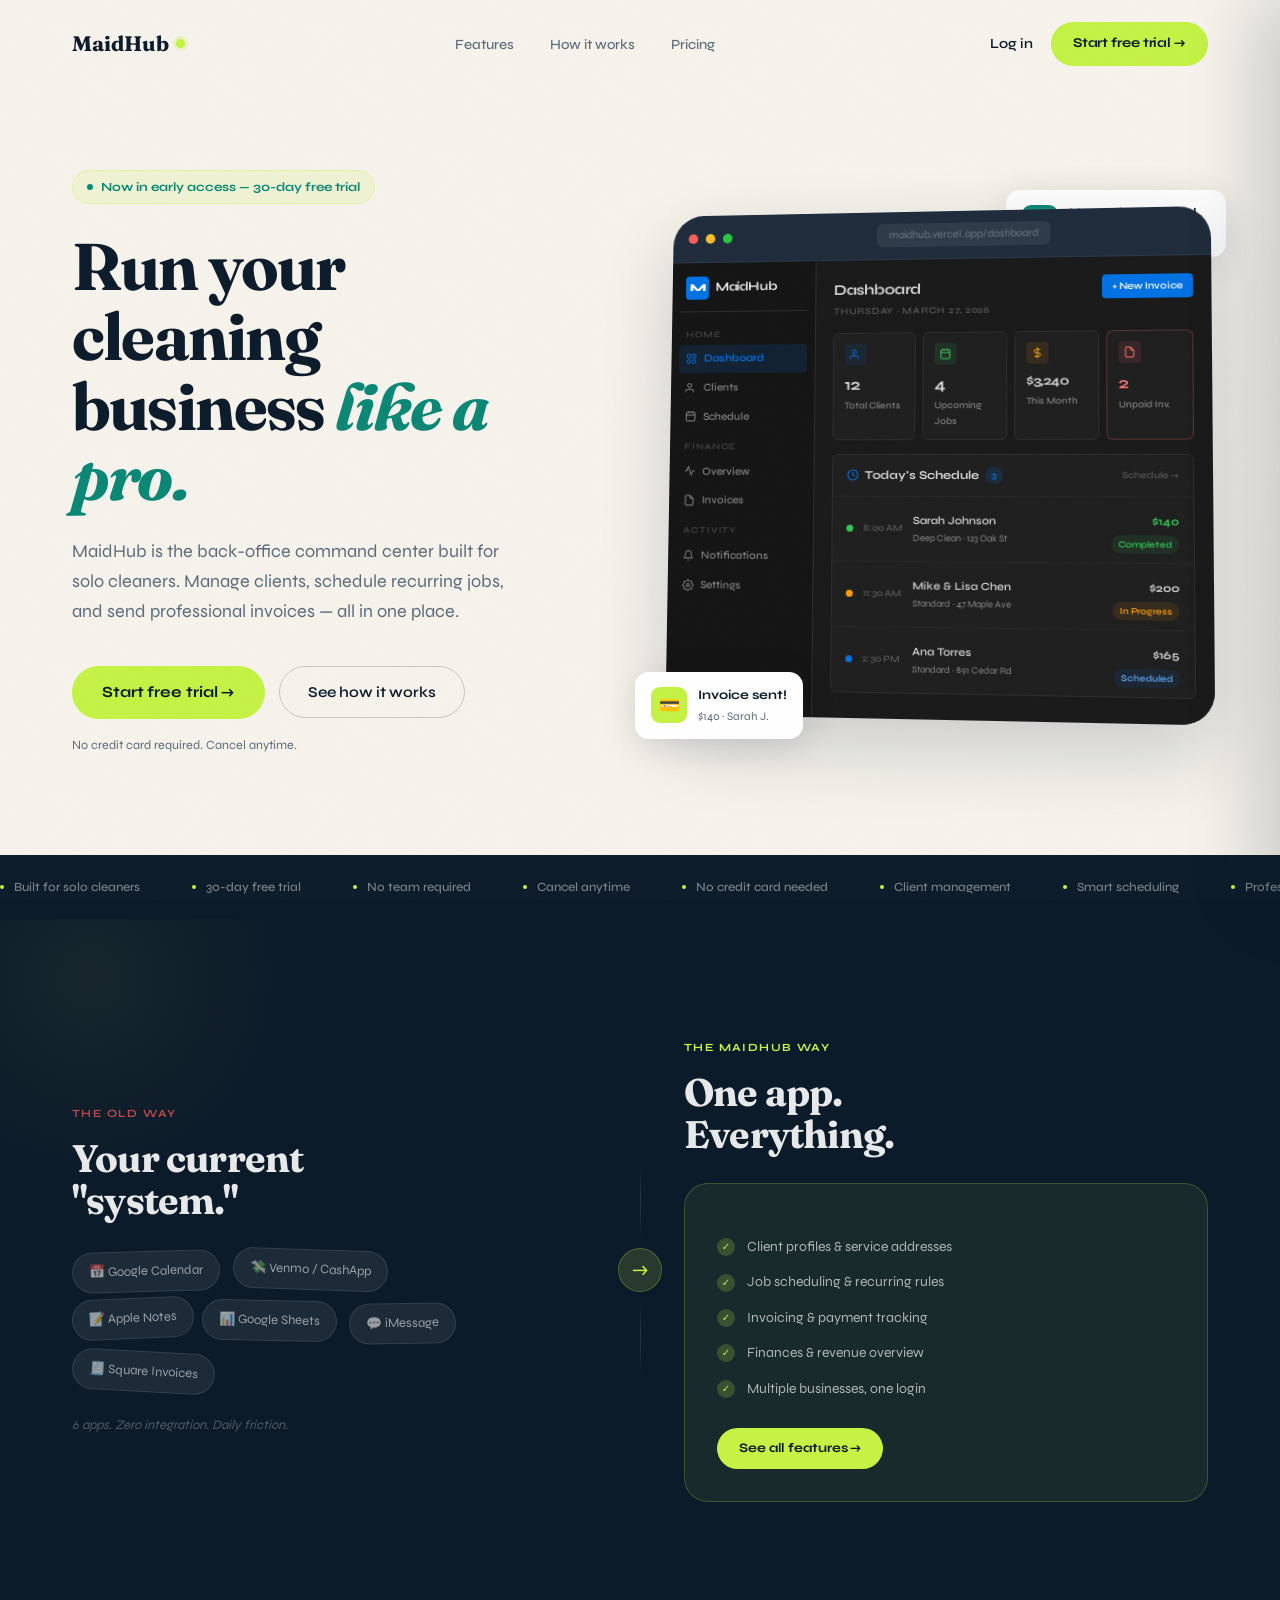
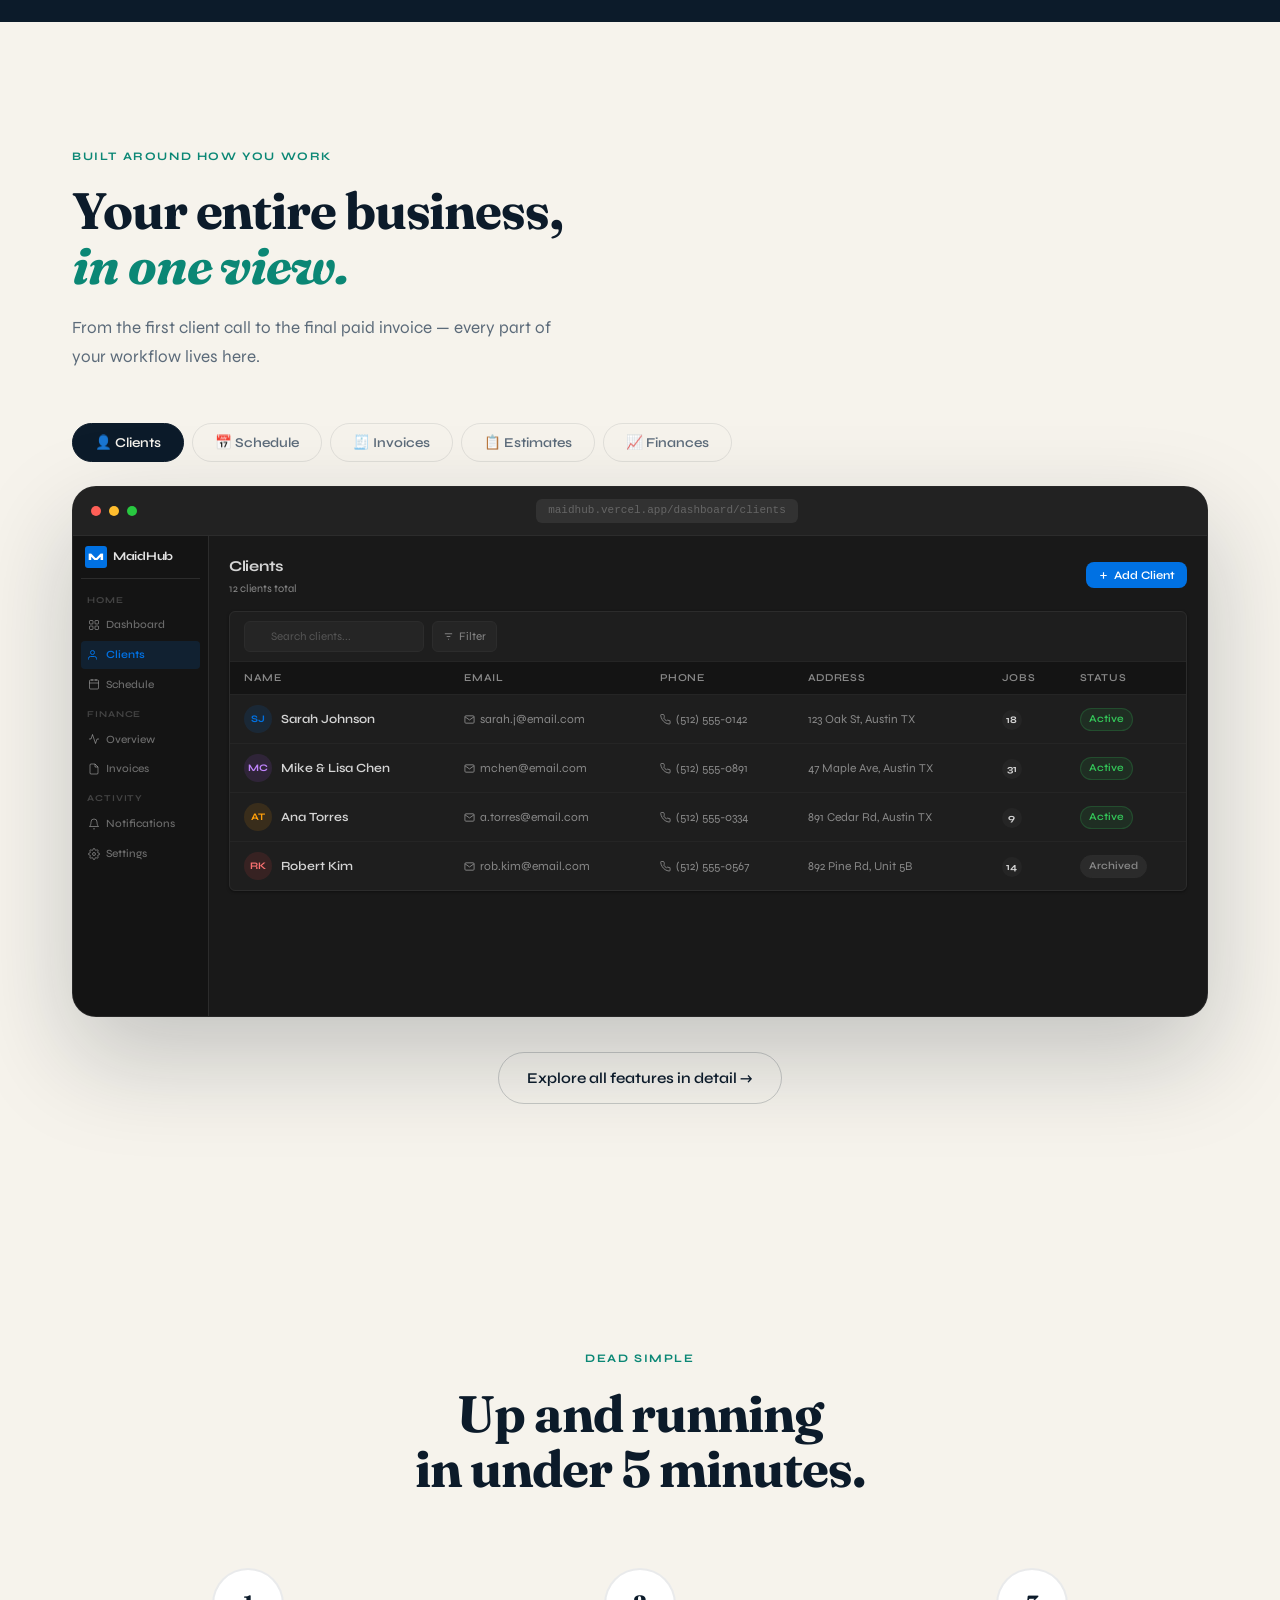
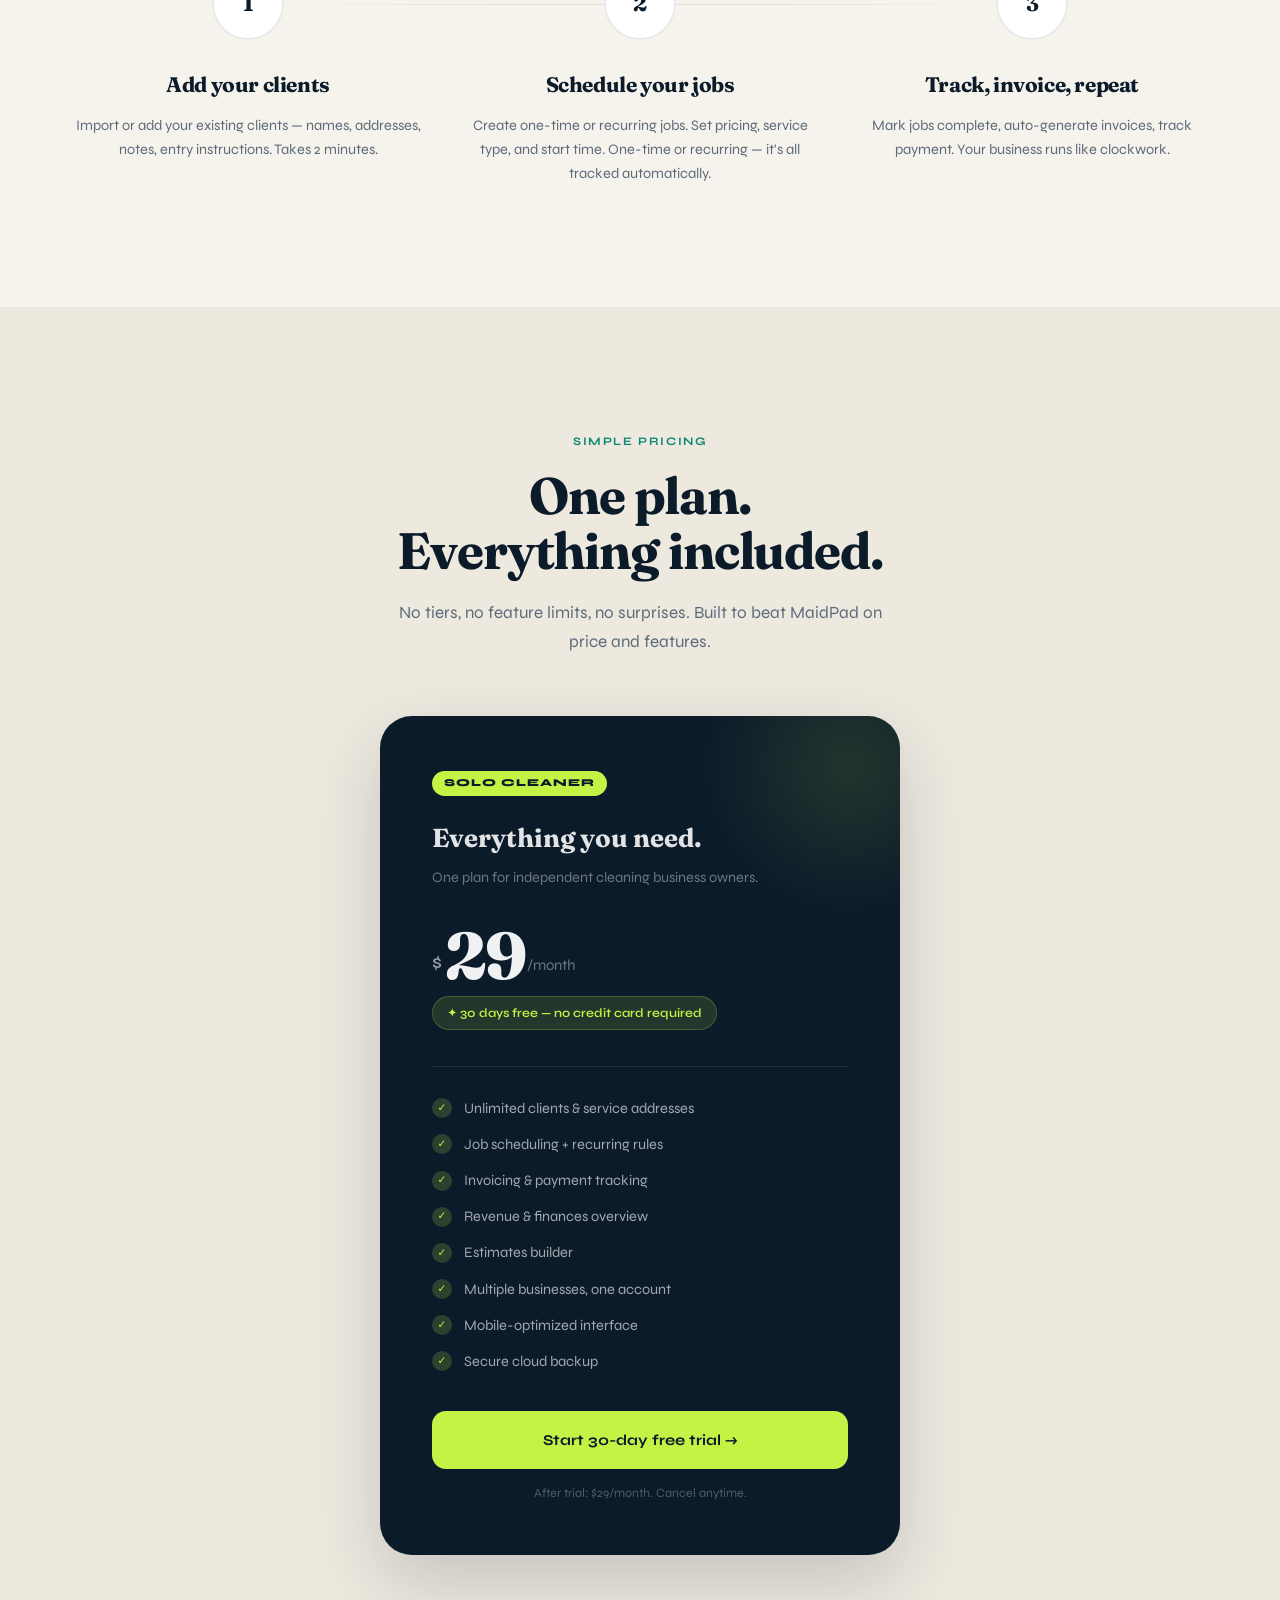
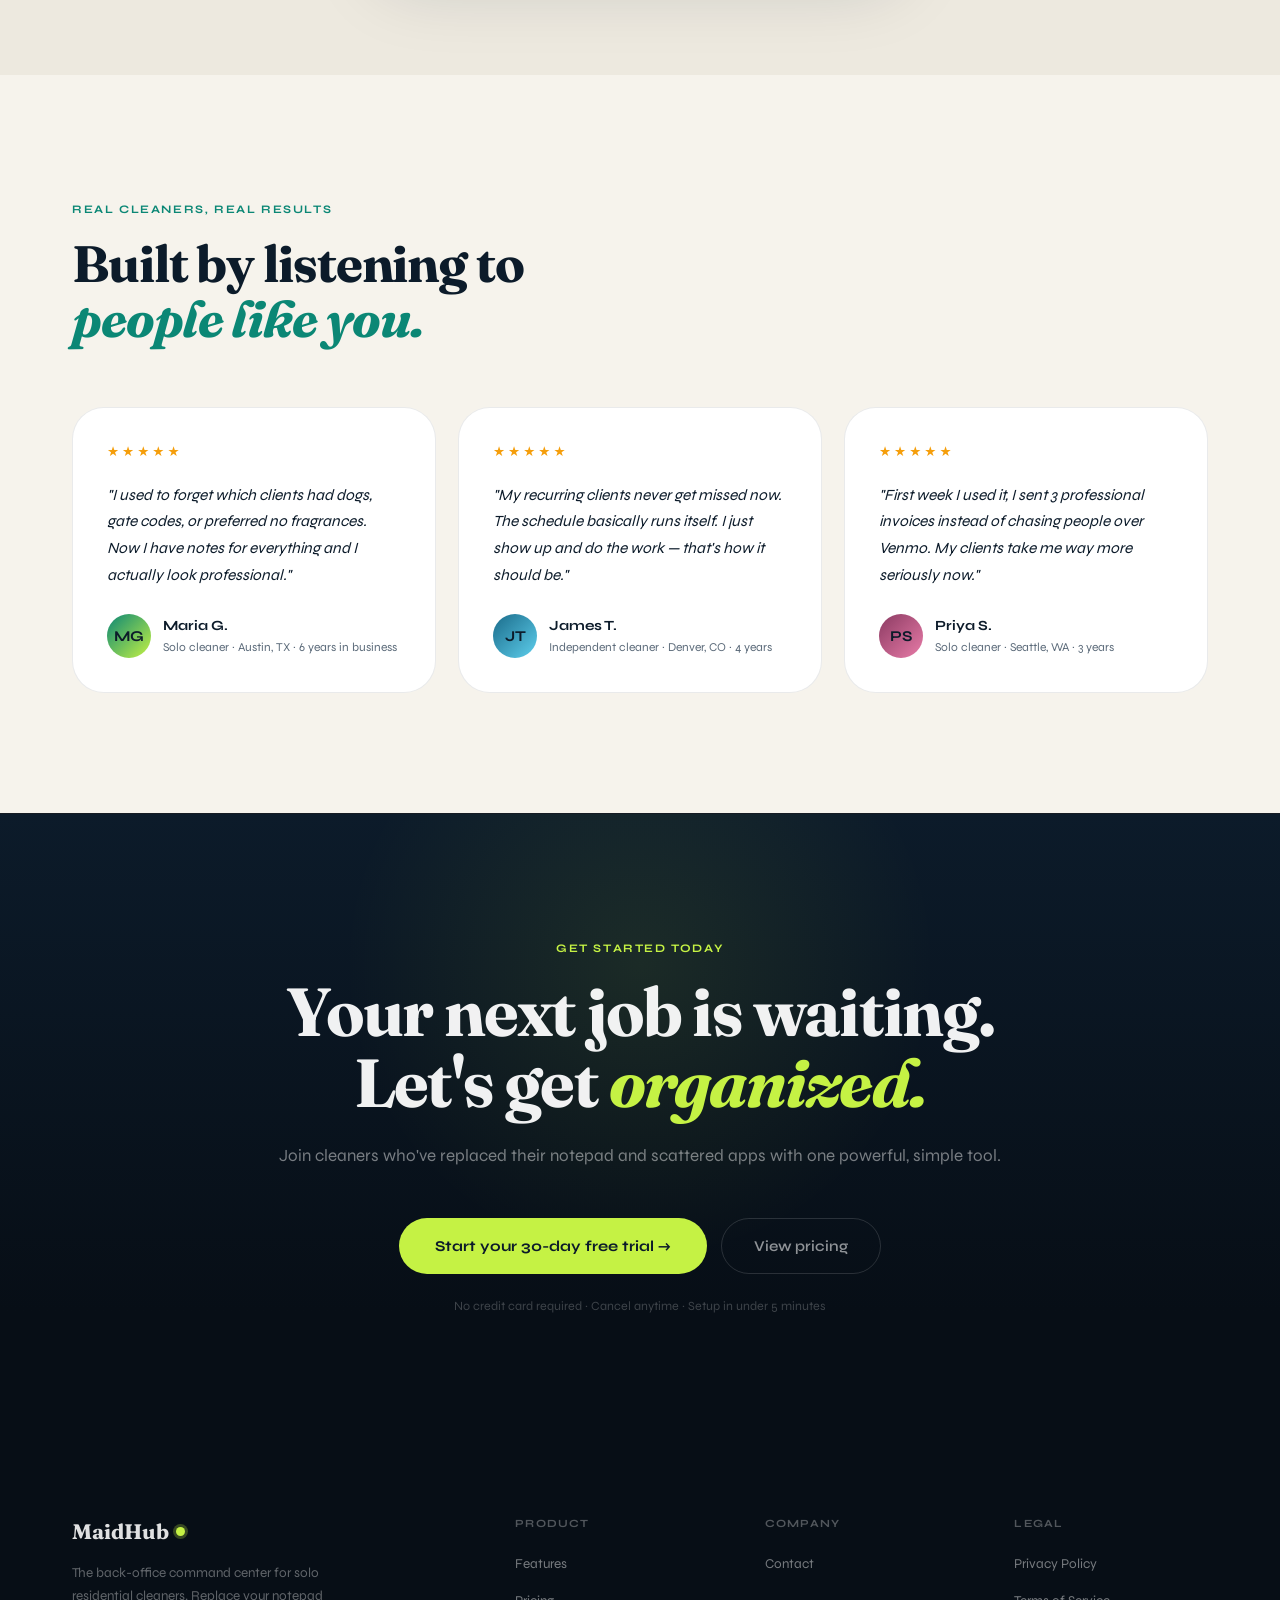
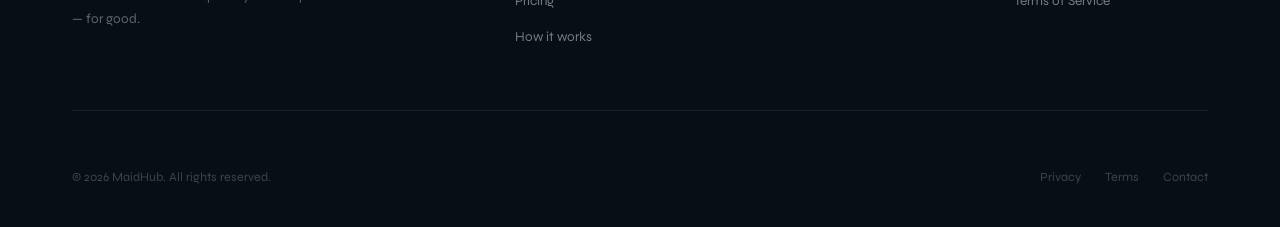
==== commit f0809f85: "mobile: fix nav transparency, mobile menu, sliders, rstack, footer bg - Nav: reduce backdrop to 76% " ====
--- a/app/public/index.html
+++ b/app/public/index.html
@@ -57,7 +57,7 @@
       --sh-lg:        0 28px 72px rgba(12,27,42,.18);
     }
 
-    html { scroll-behavior: smooth; }
+    html { scroll-behavior: smooth; background: #070E16; }
 
     body {
       font-family: var(--font-b);
@@ -90,10 +90,10 @@
       transition: background .3s, border-color .3s, padding .3s;
     }
     #nav.scrolled {
-      background: rgba(246,243,236,.94);
-      backdrop-filter: blur(14px);
-      -webkit-backdrop-filter: blur(14px);
-      border-bottom: 1px solid var(--border);
+      background: rgba(246,243,236,.76);
+      backdrop-filter: blur(22px) saturate(1.4);
+      -webkit-backdrop-filter: blur(22px) saturate(1.4);
+      border-bottom: 1px solid rgba(12,27,42,.08);
       padding: 14px 0;
     }
     .nav-inner { display: flex; align-items: center; justify-content: space-between; }
@@ -736,49 +736,69 @@
     }
 
     /* ─── MOBILE MENU ─────────────────────────────────────────── */
+    /* Backdrop — blurs page content behind the menu */
+    .mob-backdrop {
+      position: fixed; inset: 0; z-index: 299;
+      background: rgba(12,27,42,.38);
+      backdrop-filter: blur(8px);
+      -webkit-backdrop-filter: blur(8px);
+      opacity: 0; pointer-events: none;
+      transition: opacity .3s ease;
+    }
+    .mob-backdrop.open { opacity: 1; pointer-events: auto; }
+
     .mob-menu {
-      position: fixed; inset: 0; z-index: 300;
-      background: var(--cream);
+      position: fixed; top: 0; right: 0; bottom: 0;
+      width: min(320px, 88vw);
+      z-index: 300;
+      background: rgba(246,243,236,.96);
+      backdrop-filter: blur(28px) saturate(1.6);
+      -webkit-backdrop-filter: blur(28px) saturate(1.6);
       display: flex; flex-direction: column;
       padding: 0;
       transform: translateX(100%);
       transition: transform .32s cubic-bezier(.4,0,.2,1);
       overflow-y: auto;
+      border-left: 1px solid rgba(12,27,42,.08);
+      box-shadow: -24px 0 64px rgba(12,27,42,.18);
     }
     .mob-menu.open { transform: translateX(0); }
     .mob-menu-hd {
       display: flex; align-items: center; justify-content: space-between;
-      padding: 18px 24px;
+      padding: 16px 22px;
       border-bottom: 1px solid var(--border);
     }
     .mob-menu-close {
-      width: 38px; height: 38px; border-radius: 50%;
+      width: 34px; height: 34px; border-radius: 50%;
       background: rgba(12,27,42,.08); border: none; cursor: pointer;
       display: flex; align-items: center; justify-content: center;
-      color: var(--text); font-size: 20px; line-height: 1;
-    }
-    .mob-menu-body { padding: 12px 24px 48px; flex: 1; }
+      color: var(--text); font-size: 18px; line-height: 1;
+    }
+    .mob-menu-body { padding: 8px 22px 44px; flex: 1; }
     .mob-menu-links {
       list-style: none; display: flex; flex-direction: column; gap: 0;
-      margin-bottom: 36px;
+      margin-bottom: 28px;
     }
     .mob-menu-links a {
-      font-family: var(--font-d); font-size: 32px; font-weight: 700;
-      color: var(--text); text-decoration: none; letter-spacing: -.6px;
-      display: block; padding: 16px 0;
+      font-family: var(--font-b); font-size: 17px; font-weight: 600;
+      color: var(--text); text-decoration: none; letter-spacing: -.2px;
+      display: flex; align-items: center; justify-content: space-between;
+      padding: 15px 0;
       border-bottom: 1px solid var(--border);
       transition: color .2s;
     }
+    .mob-menu-links a::after { content: '→'; color: var(--muted); font-size: 14px; transition: transform .2s; }
     .mob-menu-links a:hover { color: var(--teal); }
-    .mob-menu-cta { display: flex; flex-direction: column; gap: 12px; }
+    .mob-menu-links a:hover::after { transform: translateX(3px); }
+    .mob-menu-cta { display: flex; flex-direction: column; gap: 10px; }
     .mob-menu-cta .btn-pill {
       text-align: center; justify-content: center;
-      font-size: 15px; padding: 15px 24px; width: 100%;
+      font-size: 14.5px; padding: 14px 22px; width: 100%;
     }
     .mob-menu-login {
       text-align: center; font-family: var(--font-b); font-size: 14px;
       font-weight: 600; color: var(--muted); text-decoration: none;
-      padding: 12px; display: block; transition: color .2s;
+      padding: 11px; display: block; transition: color .2s;
     }
     .mob-menu-login:hover { color: var(--text); }
 
@@ -840,106 +860,129 @@
       /* --- Trust strip --- */
       .strip { padding: 18px 0; }
 
-      /* --- Replace stack --- */
-      .rstack { padding: 72px 0; }
-      .rstack-grid { grid-template-columns: 1fr; gap: 40px; }
-      .rstack-divider { flex-direction: row; }
-      .rstack-div-line { width: 50px; height: 1px; }
-      .rstack-h { font-size: clamp(24px, 7vw, 36px); }
-      .tool-chips { max-width: 100%; }
-      .unified-box { padding: 24px 20px; border-radius: 18px; }
+      /* --- Replace stack mobile --- */
+      .rstack { padding: 60px 0; }
+      .rstack-grid { display: none; } /* Hide desktop grid */
+      .rstack-mobile { display: flex !important; flex-direction: column; gap: 0; }
+      .rm-label {
+        font-size: 10.5px; font-weight: 700; letter-spacing: 1.4px;
+        text-transform: uppercase; margin-bottom: 10px; display: block;
+      }
+      .rm-label.bad  { color: rgba(255,90,90,.75); }
+      .rm-label.good { color: var(--lime); }
+      .rm-panel {
+        border-radius: 18px; padding: 22px 20px; position: relative; overflow: hidden;
+      }
+      .rm-panel.old {
+        background: rgba(255,255,255,.04); border: 1px solid rgba(255,255,255,.08);
+        margin-bottom: 0; border-bottom-left-radius: 0; border-bottom-right-radius: 0;
+        border-bottom: none;
+      }
+      .rm-panel.new {
+        background: rgba(197,242,68,.07); border: 1.5px solid rgba(197,242,68,.2);
+        border-top-left-radius: 0; border-top-right-radius: 0;
+      }
+      .rm-title {
+        font-family: var(--font-d); font-size: 22px; font-weight: 700;
+        letter-spacing: -.5px; color: rgba(255,255,255,.88); margin-bottom: 14px; line-height: 1.15;
+      }
+      .rm-chips {
+        display: grid; grid-template-columns: 1fr 1fr; gap: 7px; margin-bottom: 12px;
+      }
+      .rm-chip {
+        background: rgba(255,255,255,.07); border: 1px solid rgba(255,255,255,.1);
+        border-radius: 8px; padding: 8px 10px; font-size: 12px; color: rgba(255,255,255,.55);
+        display: flex; align-items: center; gap: 6px;
+      }
+      .rm-caption { font-size: 12px; color: rgba(255,255,255,.28); font-style: italic; }
+      .rm-divider {
+        display: flex; align-items: center; justify-content: center;
+        background: rgba(197,242,68,.15); border-left: 1.5px solid rgba(197,242,68,.2);
+        border-right: 1.5px solid rgba(197,242,68,.2);
+        padding: 10px 20px; gap: 12px;
+      }
+      .rm-div-line { flex: 1; height: 1px; background: rgba(197,242,68,.2); }
+      .rm-div-icon {
+        width: 34px; height: 34px; border-radius: 50%;
+        background: rgba(197,242,68,.18); border: 1px solid rgba(197,242,68,.3);
+        display: flex; align-items: center; justify-content: center;
+        color: var(--lime); font-size: 16px; flex-shrink: 0;
+      }
+      .rm-list { list-style: none; display: flex; flex-direction: column; gap: 10px; margin-bottom: 18px; }
+      .rm-list li {
+        display: flex; align-items: center; gap: 10px;
+        font-size: 13.5px; color: rgba(255,255,255,.7);
+      }
+      .rm-ck {
+        width: 17px; height: 17px; border-radius: 50%;
+        background: rgba(197,242,68,.2); flex-shrink: 0;
+        display: flex; align-items: center; justify-content: center;
+        color: var(--lime); font-size: 9.5px;
+      }
 
       /* --- Feature tabs --- */
-      .ftabs { padding: 72px 0; }
-      .ftabs-hd { margin-bottom: 36px; }
-      .tab-row {
-        flex-wrap: nowrap; overflow-x: auto;
-        margin-bottom: 16px; padding-bottom: 4px;
-        -webkit-overflow-scrolling: touch;
-        scrollbar-width: none; gap: 6px;
+      /* Tab row, window chrome, sidebar handled in mobile panel CSS block above */
+
+      /* --- How it works — progress-tab slider --- */
+      .steps::before { display: none; }
+      .steps { display: block !important; position: relative; grid-template-columns: none !important; }
+      /* Override display:contents for track on mobile */
+      .steps-track { display: block !important; overflow: hidden; }
+      .steps-inner { display: flex !important; transition: transform .4s cubic-bezier(.4,0,.2,1); }
+      /* Numbered progress bar */
+      .steps-indicator { display: flex !important; align-items: center; margin-bottom: 24px; }
+      .step-ind-item {
+        display: flex; align-items: center; flex: 1; cursor: pointer;
       }
-      .tab-row::-webkit-scrollbar { display: none; }
-      .tab-btn { white-space: nowrap; flex-shrink: 0; font-size: 12.5px; padding: 8px 16px; }
-      .feat-win { border-radius: 14px; }
-      .feat-win-bar { padding: 10px 14px; }
-      .win-url { font-size: 10px; padding: 2px 8px; }
-      /* Hide sidebar in feature window */
-      .feat-sb { display: none; }
-      .feat-win-body { grid-template-columns: 1fr; min-height: auto; }
-      /* Panel internals */
-      .ap-pg { padding: 12px 12px; }
-      .ap-hd { flex-wrap: wrap; gap: 8px; margin-bottom: 10px; }
-      .ap-title { font-size: 13.5px; }
-      .ap-sub { font-size: 10px; }
-      .ap-btn-blue { font-size: 10.5px; padding: 5px 10px; }
-      .ap-toolbar { padding: 7px 10px; gap: 6px; }
-      .ap-search-mock { font-size: 10.5px; padding: 4px 8px; }
-      .ap-filter-btn { font-size: 10.5px; padding: 4px 8px; }
-      /* Hide non-essential table columns in clients panel */
-      [data-panel="clients"] .ap-tbl th:nth-child(2),
-      [data-panel="clients"] .ap-tbl td:nth-child(2),
-      [data-panel="clients"] .ap-tbl th:nth-child(3),
-      [data-panel="clients"] .ap-tbl td:nth-child(3),
-      [data-panel="clients"] .ap-tbl th:nth-child(4),
-      [data-panel="clients"] .ap-tbl td:nth-child(4),
-      [data-panel="clients"] .ap-tbl th:nth-child(5),
-      [data-panel="clients"] .ap-tbl td:nth-child(5) { display: none; }
-      /* Hide non-essential invoice table columns */
-      [data-panel="invoices"] .ap-tbl th:nth-child(3),
-      [data-panel="invoices"] .ap-tbl td:nth-child(3),
-      [data-panel="invoices"] .ap-tbl th:nth-child(4),
-      [data-panel="invoices"] .ap-tbl td:nth-child(4) { display: none; }
-      /* Stat grids in panels */
-      .feat-stat-grid { grid-template-columns: repeat(2,1fr) !important; padding: 0 12px 12px !important; gap: 7px !important; }
-      .stat-card { padding: 10px 11px; }
-      .stat-val { font-size: 16px; }
-      .stat-lbl { font-size: 9px; }
-      /* Invoice table card */
-      [data-panel="invoices"] .ap-card { margin: 0 12px 12px !important; }
-      /* Schedule panel */
-      .sp-hd { padding: 10px 12px; flex-wrap: wrap; gap: 6px; }
-      .sp-title { font-size: 13px; }
-      .sp-month-lbl { font-size: 10.5px; }
-      .sp-views { display: none; }
-      .sp-nav-btn { width: 20px; height: 20px; }
-      .sp-date-hd { padding: 5px 12px 4px; font-size: 9.5px; }
-      .sp-job-row { padding: 9px 12px; gap: 9px; }
-      .sp-job-stripe { height: 28px; }
-      .sp-job-name { font-size: 11.5px; }
-      .sp-job-meta { font-size: 9.5px; }
-      .sp-job-price { font-size: 11.5px; }
-      .sp-job-status { font-size: 9px; }
-      /* Finance panel */
-      .feat-fp-grid { grid-template-columns: 1fr !important; gap: 8px !important; padding: 0 12px 12px !important; }
-      .fp-recent-hd { padding: 9px 12px; }
-      .fp-recent-title { font-size: 12px; }
-      .fp-tx-row { padding: 8px 12px; gap: 9px; }
-      .fp-tx-icon { width: 26px; height: 26px; }
-      .fp-tx-name { font-size: 11.5px; }
-      .fp-tx-sub { font-size: 9.5px; }
-      .fp-tx-amt { font-size: 11.5px; }
-      .fp-svc-title { font-size: 10.5px; padding: 9px 10px 6px; }
-      .fp-svc-name { font-size: 10px; min-width: 64px; }
-      /* Estimates panel */
-      .estp-wrap { padding: 12px; }
-      .estp-card { padding: 12px; }
-      .estp-num { font-size: 12px; }
-      .estp-for { font-size: 10px; }
-      .estp-total-val { font-size: 17px; }
-      /* ap-tbl global */
-      .ap-tbl th { padding: 6px 10px; font-size: 9.5px; }
-      .ap-tbl td { padding: 8px 10px; font-size: 11.5px; }
-      .av28 { width: 24px; height: 24px; font-size: 9px; }
-      .cp-name-cell { gap: 7px; }
-      .inv-num { font-size: 11px; }
-
-      /* --- How it works --- */
-      .steps { grid-template-columns: 1fr; gap: 32px; }
-      .steps::before { display: none; }
-      .step { text-align: left; display: flex; align-items: flex-start; gap: 20px; }
-      .step-n { flex-shrink: 0; width: 52px; height: 52px; font-size: 18px; margin: 0; }
-      .step-title { font-size: 18px; margin-bottom: 8px; }
-      .step-desc { font-size: 13.5px; }
+      .step-ind-num {
+        width: 36px; height: 36px; border-radius: 50%; flex-shrink: 0;
+        display: flex; align-items: center; justify-content: center;
+        font-family: var(--font-d); font-size: 14px; font-weight: 700;
+        background: var(--cream-dark); color: var(--muted); border: 2px solid var(--border);
+        transition: all .3s; position: relative; z-index: 1;
+      }
+      .step-ind-item.active .step-ind-num {
+        background: var(--teal); color: #fff; border-color: var(--teal);
+        box-shadow: 0 0 0 4px rgba(11,135,117,.15);
+      }
+      .step-ind-line { flex: 1; height: 2px; background: var(--border); transition: background .3s; }
+      .step-ind-item.active ~ .step-ind-item .step-ind-line { background: var(--border); }
+      .step-ind-item.passed .step-ind-line { background: var(--teal); }
+      /* Slider track */
+      .steps-track { overflow: hidden; }
+      .steps-inner {
+        display: flex;
+        transition: transform .4s cubic-bezier(.4,0,.2,1);
+      }
+      .step {
+        flex: 0 0 100%;
+        display: block !important;
+        text-align: left;
+        padding: 0 2px;
+      }
+      .step-n { display: none !important; } /* Number shown in indicator above */
+      .step-body-label {
+        font-size: 11px; font-weight: 700; letter-spacing: 1.2px;
+        text-transform: uppercase; color: var(--teal); margin-bottom: 10px; display: block;
+      }
+      .step-title { font-size: 22px; margin-bottom: 10px; }
+      .step-desc { font-size: 14.5px; line-height: 1.7; }
+      .steps-nav-btns {
+        display: flex !important; align-items: center; justify-content: space-between;
+        margin-top: 22px;
+      }
+      .steps-nav-btn {
+        width: 40px; height: 40px; border-radius: 50%;
+        background: var(--white); border: 1.5px solid var(--border);
+        display: flex; align-items: center; justify-content: center;
+        cursor: pointer; font-size: 18px; color: var(--text);
+        transition: all .2s;
+      }
+      .steps-nav-btn:hover { border-color: var(--text); background: var(--cream-dark); }
+      .steps-nav-btn:disabled { opacity: .35; cursor: default; }
+      .steps-counter {
+        font-size: 13px; font-weight: 600; color: var(--muted);
+      }
 
       /* --- Pricing --- */
       .price-card { padding: 32px 22px; }
@@ -947,9 +990,33 @@
       .price-name { font-size: 22px; }
       .price-feats li { font-size: 13.5px; }
 
-      /* --- Testimonials --- */
-      .testi-grid { grid-template-columns: 1fr; gap: 16px; }
+      /* --- Testimonials carousel --- */
+      .testi-grid {
+        display: flex !important;
+        overflow-x: auto;
+        scroll-snap-type: x mandatory;
+        gap: 12px;
+        padding: 0 20px 4px;
+        margin: 0 -20px;
+        -webkit-overflow-scrolling: touch;
+        scrollbar-width: none;
+      }
+      .testi-grid::-webkit-scrollbar { display: none; }
+      .t-card {
+        flex: 0 0 82vw;
+        max-width: 320px;
+        scroll-snap-align: start;
+        scroll-snap-stop: always;
+      }
       .t-text { font-size: 14.5px; }
+      .testi-dots { display: flex !important; justify-content: center; gap: 7px; margin-top: 20px; }
+      .testi-dot {
+        height: 6px; border-radius: 3px;
+        background: rgba(12,27,42,.15); transition: all .35s ease;
+        cursor: pointer;
+      }
+      .testi-dot.active { background: var(--teal); width: 22px !important; }
+      .testi-dot:not(.active) { width: 6px; }
 
       /* --- Pain cards --- */
       .pain-grid { grid-template-columns: 1fr; gap: 14px; }
@@ -1160,6 +1227,169 @@
       .feat-win-body { grid-template-columns: 1fr; }
       .feat-sb { display: none; }
     }
+
+    /* Mobile-only elements hidden by default */
+    .testi-dots { display: none; }
+    .steps-indicator { display: none; }
+    .steps-nav-btns { display: none; }
+    /* On desktop, steps-track/inner are transparent pass-through containers */
+    .steps-track { display: contents; }
+    .steps-inner { display: contents; }
+    .step-body-label { display: none; }
+    .rstack-mobile { display: none; }
+
+    /* Desktop: steps children participate in parent grid directly */
+    @media (min-width: 769px) {
+      .steps-track { display: contents; }
+      .steps-inner { display: contents; }
+    }
+
+    /* ─── MOBILE PANEL LAYOUTS ──────────────────────────────── */
+    /* Hidden by default — only show on mobile */
+    .panel-mobile { display: none; }
+
+    /* Shared mobile panel building blocks */
+    .mp-pg { display: flex; flex-direction: column; min-height: 400px; }
+    .mp-hd {
+      display: flex; align-items: center; justify-content: space-between;
+      padding: 13px 15px; border-bottom: 1px solid var(--app-border);
+    }
+    .mp-title { font-size: 14px; font-weight: 700; color: var(--app-text); letter-spacing: -.02em; }
+    .mp-sub { font-size: 10px; color: var(--app-muted); margin-top: 2px; }
+    .mp-btn {
+      background: var(--app-accent); color: #fff; border: none; border-radius: 7px;
+      padding: 6px 11px; font-size: 11px; font-weight: 600; cursor: default;
+      font-family: var(--font-b); display: inline-flex; align-items: center; gap: 4px;
+    }
+    .mp-search { padding: 9px 15px; border-bottom: 1px solid var(--app-divider); }
+    .mp-search-bar {
+      background: var(--app-raised); border: 1px solid var(--app-border);
+      border-radius: 8px; padding: 7px 12px; font-size: 11.5px;
+      color: var(--app-faint); width: 100%; font-family: var(--font-b);
+    }
+
+    /* Mobile list rows (clients, invoices, finances) */
+    .mp-row {
+      display: flex; align-items: center; gap: 11px;
+      padding: 11px 15px; border-bottom: 1px solid var(--app-divider);
+    }
+    .mp-row:last-child { border-bottom: none; }
+    .mp-row-info { flex: 1; min-width: 0; }
+    .mp-row-name { font-size: 12.5px; font-weight: 600; color: var(--app-text); }
+    .mp-row-sub { font-size: 10.5px; color: var(--app-muted); margin-top: 2px; white-space: nowrap; overflow: hidden; text-overflow: ellipsis; }
+    .mp-row-right { text-align: right; flex-shrink: 0; }
+    .mp-row-val { font-size: 12.5px; font-weight: 700; color: var(--app-text); }
+
+    /* Mobile 2×2 stat grid */
+    .mp-stats {
+      display: grid; grid-template-columns: 1fr 1fr; gap: 8px;
+      padding: 12px 15px 0;
+    }
+    .mp-stat {
+      background: var(--app-raised); border: 1px solid var(--app-border);
+      border-radius: 8px; padding: 10px 12px;
+    }
+    .mp-stat-lbl {
+      font-size: 9.5px; font-weight: 600; color: var(--app-muted);
+      text-transform: uppercase; letter-spacing: .08em; margin-bottom: 3px;
+      font-family: var(--font-b);
+    }
+    .mp-stat-val { font-size: 18px; font-weight: 700; color: var(--app-text); letter-spacing: -.03em; }
+    .mp-stat-val.green { color: #34C759; }
+    .mp-stat-val.amber { color: #FF9F0A; }
+    .mp-stat-val.red   { color: #F87171; }
+
+    /* Mobile section date headers */
+    .mp-section-hd {
+      padding: 6px 15px 5px; font-size: 9.5px; font-weight: 700;
+      letter-spacing: .06em; text-transform: uppercase; color: var(--app-faint);
+      border-bottom: 1px solid var(--app-divider);
+      background: rgba(255,255,255,.015);
+    }
+    .mp-section-hd.today { color: var(--app-accent); }
+
+    /* Mobile schedule rows */
+    .mp-sched-row {
+      display: flex; align-items: center; gap: 10px;
+      padding: 10px 15px; border-bottom: 1px solid var(--app-divider);
+    }
+    .mp-sched-row:last-child { border-bottom: none; }
+    .mp-sched-stripe { width: 3px; min-height: 34px; align-self: stretch; border-radius: 2px; flex-shrink: 0; }
+    .mp-sched-info { flex: 1; min-width: 0; }
+    .mp-sched-name { font-size: 12.5px; font-weight: 600; color: var(--app-text); }
+    .mp-sched-meta { font-size: 10.5px; color: var(--app-muted); margin-top: 2px; }
+    .mp-sched-right { text-align: right; flex-shrink: 0; }
+    .mp-sched-price { font-size: 12.5px; font-weight: 700; color: var(--app-text); }
+    .mp-sched-price.done { color: #34C759; }
+    .mp-sched-status { font-size: 9.5px; font-weight: 600; margin-top: 2px; display: block; }
+
+    /* Mobile estimate cards */
+    .mp-est-card {
+      background: var(--app-raised); border: 1px solid var(--app-border);
+      border-radius: 10px; margin: 10px 14px; padding: 13px;
+    }
+    .mp-est-hd { display: flex; align-items: flex-start; justify-content: space-between; margin-bottom: 10px; }
+    .mp-est-num { font-size: 12.5px; font-weight: 700; color: var(--app-text); }
+    .mp-est-for { font-size: 10.5px; color: var(--app-muted); margin-top: 2px; }
+    .mp-est-items { margin-bottom: 10px; display: flex; flex-direction: column; gap: 5px; }
+    .mp-est-item { display: flex; justify-content: space-between; align-items: center; }
+    .mp-est-item-name { font-size: 11.5px; color: var(--app-muted); }
+    .mp-est-item-price { font-size: 11.5px; font-weight: 600; color: var(--app-text); }
+    .mp-est-total {
+      display: flex; justify-content: space-between; align-items: center;
+      padding-top: 8px; border-top: 1px solid var(--app-divider);
+    }
+    .mp-est-total-lbl { font-size: 11px; color: var(--app-muted); }
+    .mp-est-total-val { font-size: 18px; font-weight: 700; color: var(--app-text); letter-spacing: -.02em; }
+    .mp-est-acts { display: flex; gap: 6px; margin-top: 10px; }
+    .mp-est-btn-sec {
+      flex: 1; padding: 8px; background: var(--app-surface); border: 1px solid var(--app-border);
+      border-radius: 6px; font-family: var(--font-b); font-size: 11px; color: var(--app-muted);
+      cursor: default; text-align: center;
+    }
+    .mp-est-btn-pri {
+      flex: 2; padding: 8px; background: var(--app-accent); border: none; border-radius: 6px;
+      font-family: var(--font-b); font-size: 11px; font-weight: 700; color: #fff; cursor: default; text-align: center;
+    }
+
+    /* Mobile finances */
+    .mp-svc-section { padding: 10px 15px 14px; }
+    .mp-svc-hd { font-size: 11.5px; font-weight: 700; color: var(--app-text); margin-bottom: 9px; }
+    .mp-svc-row { display: flex; align-items: center; gap: 8px; margin-bottom: 7px; }
+    .mp-svc-name { font-size: 11px; color: var(--app-muted); min-width: 72px; }
+    .mp-svc-bar-wrap { flex: 1; height: 4px; background: rgba(255,255,255,.07); border-radius: 2px; }
+    .mp-svc-bar { height: 4px; background: var(--app-accent); border-radius: 2px; }
+    .mp-svc-count { font-size: 10.5px; font-weight: 600; color: var(--app-muted); min-width: 16px; text-align: right; }
+
+    /* ─── MOBILE SHOW/HIDE ───────────────────────────────────── */
+    @media (max-width: 768px) {
+      /* Swap desktop↔mobile panel content */
+      .panel-desktop { display: none !important; }
+      .panel-mobile  { display: block !important; }
+
+      /* Feature window chrome */
+      .feat-win { border-radius: 16px; box-shadow: 0 20px 56px rgba(12,27,42,.28); }
+      .feat-win-bar { padding: 8px 12px; gap: 6px; }
+      .win-dot { width: 9px; height: 9px; }
+      .win-url { font-size: 10px; padding: 2px 8px; }
+      /* Hide sidebar — panels are full-width */
+      .feat-sb { display: none !important; }
+      .feat-win-body { grid-template-columns: 1fr !important; min-height: auto; }
+
+      /* Tab row */
+      .tab-row {
+        flex-wrap: nowrap; overflow-x: auto;
+        -webkit-overflow-scrolling: touch;
+        scrollbar-width: none; gap: 6px;
+        padding-bottom: 2px; margin-bottom: 14px;
+      }
+      .tab-row::-webkit-scrollbar { display: none; }
+      .tab-btn { white-space: nowrap; flex-shrink: 0; font-size: 12px; padding: 7px 14px; }
+
+      /* Feature section */
+      .ftabs { padding: 56px 0; }
+      .ftabs-hd { margin-bottom: 28px; }
+    }
   </style>
 </head>
 
@@ -1193,6 +1423,9 @@
       </div>
     </div>
   </nav>
+
+  <!-- Mobile menu backdrop (blurs page content) -->
+  <div class="mob-backdrop" id="mob-backdrop"></div>
 
   <!-- Mobile menu overlay -->
   <div class="mob-menu" id="mob-menu" role="dialog" aria-modal="true" aria-label="Navigation menu">
@@ -1426,6 +1659,8 @@
   ─────────────────────────────────────────────────────────────── -->
   <section class="rstack">
     <div class="container">
+
+      <!-- Desktop 3-col grid -->
       <div class="rstack-grid">
 
         <!-- Left: scattered tools -->
@@ -1467,6 +1702,45 @@
         </div>
 
       </div>
+
+      <!-- Mobile compact comparison (only shown on mobile) -->
+      <div class="rstack-mobile">
+
+        <div class="rm-panel old">
+          <span class="rm-label bad">The old way</span>
+          <div class="rm-title">Your current "system."</div>
+          <div class="rm-chips">
+            <div class="rm-chip">📅 Google Calendar</div>
+            <div class="rm-chip">💸 Venmo / CashApp</div>
+            <div class="rm-chip">📝 Apple Notes</div>
+            <div class="rm-chip">📊 Google Sheets</div>
+            <div class="rm-chip">💬 iMessage</div>
+            <div class="rm-chip">🧾 Square Invoices</div>
+          </div>
+          <p class="rm-caption">6 apps. Zero integration. Daily friction.</p>
+        </div>
+
+        <div class="rm-divider">
+          <div class="rm-div-line"></div>
+          <div class="rm-div-icon">→</div>
+          <div class="rm-div-line"></div>
+        </div>
+
+        <div class="rm-panel new">
+          <span class="rm-label good">The MaidHub way</span>
+          <div class="rm-title">One app.<br>Everything.</div>
+          <ul class="rm-list">
+            <li><span class="rm-ck">✓</span>Client profiles &amp; service addresses</li>
+            <li><span class="rm-ck">✓</span>Job scheduling &amp; recurring rules</li>
+            <li><span class="rm-ck">✓</span>Invoicing &amp; payment tracking</li>
+            <li><span class="rm-ck">✓</span>Finances &amp; revenue overview</li>
+            <li><span class="rm-ck">✓</span>Multiple businesses, one login</li>
+          </ul>
+          <a href="/features" class="btn-pill" style="font-size:13px;padding:10px 20px;">See all features →</a>
+        </div>
+
+      </div>
+
     </div>
   </section>
 
@@ -1545,394 +1819,791 @@
 
             <!-- CLIENTS PANEL -->
             <div class="fpanel active" data-panel="clients">
-              <div class="ap-pg" style="min-height:480px">
-                <div class="ap-hd">
-                  <div>
-                    <div class="ap-title">Clients</div>
-                    <div class="ap-sub">12 clients total</div>
-                  </div>
-                  <button class="ap-btn-blue">
-                    <svg width="11" height="11" viewBox="0 0 24 24" fill="none" stroke="currentColor" stroke-width="2.5"><line x1="12" y1="5" x2="12" y2="19"/><line x1="5" y1="12" x2="19" y2="12"/></svg>
-                    Add Client
-                  </button>
-                </div>
-                <div class="ap-card">
-                  <div class="ap-toolbar">
-                    <div class="ap-search-mock">Search clients...</div>
-                    <div class="ap-filter-btn">
-                      <svg width="11" height="11" viewBox="0 0 24 24" fill="none" stroke="currentColor" stroke-width="2"><line x1="4" y1="6" x2="20" y2="6"/><line x1="8" y1="12" x2="16" y2="12"/><line x1="11" y1="18" x2="13" y2="18"/></svg>
-                      Filter
-                    </div>
-                  </div>
-                  <table class="ap-tbl">
-                    <thead>
-                      <tr>
-                        <th>Name</th>
-                        <th>Email</th>
-                        <th>Phone</th>
-                        <th>Address</th>
-                        <th>Jobs</th>
-                        <th>Status</th>
-                      </tr>
-                    </thead>
-                    <tbody>
-                      <tr>
-                        <td><div class="cp-name-cell"><span class="av28 av-blue">SJ</span><span style="font-weight:600">Sarah Johnson</span></div></td>
-                        <td><div class="cp-icon-cell"><svg width="11" height="11" viewBox="0 0 24 24" fill="none" stroke="currentColor" stroke-width="2"><path d="M4 4h16c1.1 0 2 .9 2 2v12c0 1.1-.9 2-2 2H4c-1.1 0-2-.9-2-2V6c0-1.1.9-2 2-2z"/><polyline points="22,6 12,13 2,6"/></svg> sarah.j@email.com</div></td>
-                        <td><div class="cp-icon-cell"><svg width="11" height="11" viewBox="0 0 24 24" fill="none" stroke="currentColor" stroke-width="2"><path d="M22 16.92v3a2 2 0 0 1-2.18 2 19.79 19.79 0 0 1-8.63-3.07A19.5 19.5 0 0 1 4.69 12a19.79 19.79 0 0 1-3.07-8.67A2 2 0 0 1 3.77 1h3a2 2 0 0 1 2 1.72c.127.96.361 1.903.7 2.81a2 2 0 0 1-.45 2.11L8.09 8.91a16 16 0 0 0 6 6l.91-.91a2 2 0 0 1 2.11-.45c.907.339 1.85.573 2.81.7A2 2 0 0 1 22 16.92z"/></svg> (512) 555-0142</div></td>
-                        <td style="color:#888;font-size:12px">123 Oak St, Austin TX</td>
-                        <td><span style="display:inline-flex;align-items:center;justify-content:center;width:20px;height:20px;border-radius:50%;background:#252525;color:#D4D4D4;font-size:10px;font-weight:700">18</span></td>
-                        <td><span class="badge badge-active">Active</span></td>
-                      </tr>
-                      <tr>
-                        <td><div class="cp-name-cell"><span class="av28 av-purple">MC</span><span style="font-weight:600">Mike &amp; Lisa Chen</span></div></td>
-                        <td><div class="cp-icon-cell"><svg width="11" height="11" viewBox="0 0 24 24" fill="none" stroke="currentColor" stroke-width="2"><path d="M4 4h16c1.1 0 2 .9 2 2v12c0 1.1-.9 2-2 2H4c-1.1 0-2-.9-2-2V6c0-1.1.9-2 2-2z"/><polyline points="22,6 12,13 2,6"/></svg> mchen@email.com</div></td>
-                        <td><div class="cp-icon-cell"><svg width="11" height="11" viewBox="0 0 24 24" fill="none" stroke="currentColor" stroke-width="2"><path d="M22 16.92v3a2 2 0 0 1-2.18 2 19.79 19.79 0 0 1-8.63-3.07A19.5 19.5 0 0 1 4.69 12a19.79 19.79 0 0 1-3.07-8.67A2 2 0 0 1 3.77 1h3a2 2 0 0 1 2 1.72c.127.96.361 1.903.7 2.81a2 2 0 0 1-.45 2.11L8.09 8.91a16 16 0 0 0 6 6l.91-.91a2 2 0 0 1 2.11-.45c.907.339 1.85.573 2.81.7A2 2 0 0 1 22 16.92z"/></svg> (512) 555-0891</div></td>
-                        <td style="color:#888;font-size:12px">47 Maple Ave, Austin TX</td>
-                        <td><span style="display:inline-flex;align-items:center;justify-content:center;width:20px;height:20px;border-radius:50%;background:#252525;color:#D4D4D4;font-size:10px;font-weight:700">31</span></td>
-                        <td><span class="badge badge-active">Active</span></td>
-                      </tr>
-                      <tr>
-                        <td><div class="cp-name-cell"><span class="av28 av-orange">AT</span><span style="font-weight:600">Ana Torres</span></div></td>
-                        <td><div class="cp-icon-cell"><svg width="11" height="11" viewBox="0 0 24 24" fill="none" stroke="currentColor" stroke-width="2"><path d="M4 4h16c1.1 0 2 .9 2 2v12c0 1.1-.9 2-2 2H4c-1.1 0-2-.9-2-2V6c0-1.1.9-2 2-2z"/><polyline points="22,6 12,13 2,6"/></svg> a.torres@email.com</div></td>
-                        <td><div class="cp-icon-cell"><svg width="11" height="11" viewBox="0 0 24 24" fill="none" stroke="currentColor" stroke-width="2"><path d="M22 16.92v3a2 2 0 0 1-2.18 2 19.79 19.79 0 0 1-8.63-3.07A19.5 19.5 0 0 1 4.69 12a19.79 19.79 0 0 1-3.07-8.67A2 2 0 0 1 3.77 1h3a2 2 0 0 1 2 1.72c.127.96.361 1.903.7 2.81a2 2 0 0 1-.45 2.11L8.09 8.91a16 16 0 0 0 6 6l.91-.91a2 2 0 0 1 2.11-.45c.907.339 1.85.573 2.81.7A2 2 0 0 1 22 16.92z"/></svg> (512) 555-0334</div></td>
-                        <td style="color:#888;font-size:12px">891 Cedar Rd, Austin TX</td>
-                        <td><span style="display:inline-flex;align-items:center;justify-content:center;width:20px;height:20px;border-radius:50%;background:#252525;color:#D4D4D4;font-size:10px;font-weight:700">9</span></td>
-                        <td><span class="badge badge-active">Active</span></td>
-                      </tr>
-                      <tr>
-                        <td><div class="cp-name-cell"><span class="av28 av-rose">RK</span><span style="font-weight:600">Robert Kim</span></div></td>
-                        <td><div class="cp-icon-cell"><svg width="11" height="11" viewBox="0 0 24 24" fill="none" stroke="currentColor" stroke-width="2"><path d="M4 4h16c1.1 0 2 .9 2 2v12c0 1.1-.9 2-2 2H4c-1.1 0-2-.9-2-2V6c0-1.1.9-2 2-2z"/><polyline points="22,6 12,13 2,6"/></svg> rob.kim@email.com</div></td>
-                        <td><div class="cp-icon-cell"><svg width="11" height="11" viewBox="0 0 24 24" fill="none" stroke="currentColor" stroke-width="2"><path d="M22 16.92v3a2 2 0 0 1-2.18 2 19.79 19.79 0 0 1-8.63-3.07A19.5 19.5 0 0 1 4.69 12a19.79 19.79 0 0 1-3.07-8.67A2 2 0 0 1 3.77 1h3a2 2 0 0 1 2 1.72c.127.96.361 1.903.7 2.81a2 2 0 0 1-.45 2.11L8.09 8.91a16 16 0 0 0 6 6l.91-.91a2 2 0 0 1 2.11-.45c.907.339 1.85.573 2.81.7A2 2 0 0 1 22 16.92z"/></svg> (512) 555-0567</div></td>
-                        <td style="color:#888;font-size:12px">892 Pine Rd, Unit 5B</td>
-                        <td><span style="display:inline-flex;align-items:center;justify-content:center;width:20px;height:20px;border-radius:50%;background:#252525;color:#D4D4D4;font-size:10px;font-weight:700">14</span></td>
-                        <td><span class="badge badge-archived">Archived</span></td>
-                      </tr>
-                    </tbody>
-                  </table>
+
+              <!-- Desktop layout -->
+              <div class="panel-desktop">
+                <div class="ap-pg" style="min-height:480px">
+                  <div class="ap-hd">
+                    <div>
+                      <div class="ap-title">Clients</div>
+                      <div class="ap-sub">12 clients total</div>
+                    </div>
+                    <button class="ap-btn-blue">
+                      <svg width="11" height="11" viewBox="0 0 24 24" fill="none" stroke="currentColor" stroke-width="2.5"><line x1="12" y1="5" x2="12" y2="19"/><line x1="5" y1="12" x2="19" y2="12"/></svg>
+                      Add Client
+                    </button>
+                  </div>
+                  <div class="ap-card">
+                    <div class="ap-toolbar">
+                      <div class="ap-search-mock">Search clients...</div>
+                      <div class="ap-filter-btn">
+                        <svg width="11" height="11" viewBox="0 0 24 24" fill="none" stroke="currentColor" stroke-width="2"><line x1="4" y1="6" x2="20" y2="6"/><line x1="8" y1="12" x2="16" y2="12"/><line x1="11" y1="18" x2="13" y2="18"/></svg>
+                        Filter
+                      </div>
+                    </div>
+                    <table class="ap-tbl">
+                      <thead>
+                        <tr>
+                          <th>Name</th>
+                          <th>Email</th>
+                          <th>Phone</th>
+                          <th>Address</th>
+                          <th>Jobs</th>
+                          <th>Status</th>
+                        </tr>
+                      </thead>
+                      <tbody>
+                        <tr>
+                          <td><div class="cp-name-cell"><span class="av28 av-blue">SJ</span><span style="font-weight:600">Sarah Johnson</span></div></td>
+                          <td><div class="cp-icon-cell"><svg width="11" height="11" viewBox="0 0 24 24" fill="none" stroke="currentColor" stroke-width="2"><path d="M4 4h16c1.1 0 2 .9 2 2v12c0 1.1-.9 2-2 2H4c-1.1 0-2-.9-2-2V6c0-1.1.9-2 2-2z"/><polyline points="22,6 12,13 2,6"/></svg> sarah.j@email.com</div></td>
+                          <td><div class="cp-icon-cell"><svg width="11" height="11" viewBox="0 0 24 24" fill="none" stroke="currentColor" stroke-width="2"><path d="M22 16.92v3a2 2 0 0 1-2.18 2 19.79 19.79 0 0 1-8.63-3.07A19.5 19.5 0 0 1 4.69 12a19.79 19.79 0 0 1-3.07-8.67A2 2 0 0 1 3.77 1h3a2 2 0 0 1 2 1.72c.127.96.361 1.903.7 2.81a2 2 0 0 1-.45 2.11L8.09 8.91a16 16 0 0 0 6 6l.91-.91a2 2 0 0 1 2.11-.45c.907.339 1.85.573 2.81.7A2 2 0 0 1 22 16.92z"/></svg> (512) 555-0142</div></td>
+                          <td style="color:#888;font-size:12px">123 Oak St, Austin TX</td>
+                          <td><span style="display:inline-flex;align-items:center;justify-content:center;width:20px;height:20px;border-radius:50%;background:#252525;color:#D4D4D4;font-size:10px;font-weight:700">18</span></td>
+                          <td><span class="badge badge-active">Active</span></td>
+                        </tr>
+                        <tr>
+                          <td><div class="cp-name-cell"><span class="av28 av-purple">MC</span><span style="font-weight:600">Mike &amp; Lisa Chen</span></div></td>
+                          <td><div class="cp-icon-cell"><svg width="11" height="11" viewBox="0 0 24 24" fill="none" stroke="currentColor" stroke-width="2"><path d="M4 4h16c1.1 0 2 .9 2 2v12c0 1.1-.9 2-2 2H4c-1.1 0-2-.9-2-2V6c0-1.1.9-2 2-2z"/><polyline points="22,6 12,13 2,6"/></svg> mchen@email.com</div></td>
+                          <td><div class="cp-icon-cell"><svg width="11" height="11" viewBox="0 0 24 24" fill="none" stroke="currentColor" stroke-width="2"><path d="M22 16.92v3a2 2 0 0 1-2.18 2 19.79 19.79 0 0 1-8.63-3.07A19.5 19.5 0 0 1 4.69 12a19.79 19.79 0 0 1-3.07-8.67A2 2 0 0 1 3.77 1h3a2 2 0 0 1 2 1.72c.127.96.361 1.903.7 2.81a2 2 0 0 1-.45 2.11L8.09 8.91a16 16 0 0 0 6 6l.91-.91a2 2 0 0 1 2.11-.45c.907.339 1.85.573 2.81.7A2 2 0 0 1 22 16.92z"/></svg> (512) 555-0891</div></td>
+                          <td style="color:#888;font-size:12px">47 Maple Ave, Austin TX</td>
+                          <td><span style="display:inline-flex;align-items:center;justify-content:center;width:20px;height:20px;border-radius:50%;background:#252525;color:#D4D4D4;font-size:10px;font-weight:700">31</span></td>
+                          <td><span class="badge badge-active">Active</span></td>
+                        </tr>
+                        <tr>
+                          <td><div class="cp-name-cell"><span class="av28 av-orange">AT</span><span style="font-weight:600">Ana Torres</span></div></td>
+                          <td><div class="cp-icon-cell"><svg width="11" height="11" viewBox="0 0 24 24" fill="none" stroke="currentColor" stroke-width="2"><path d="M4 4h16c1.1 0 2 .9 2 2v12c0 1.1-.9 2-2 2H4c-1.1 0-2-.9-2-2V6c0-1.1.9-2 2-2z"/><polyline points="22,6 12,13 2,6"/></svg> a.torres@email.com</div></td>
+                          <td><div class="cp-icon-cell"><svg width="11" height="11" viewBox="0 0 24 24" fill="none" stroke="currentColor" stroke-width="2"><path d="M22 16.92v3a2 2 0 0 1-2.18 2 19.79 19.79 0 0 1-8.63-3.07A19.5 19.5 0 0 1 4.69 12a19.79 19.79 0 0 1-3.07-8.67A2 2 0 0 1 3.77 1h3a2 2 0 0 1 2 1.72c.127.96.361 1.903.7 2.81a2 2 0 0 1-.45 2.11L8.09 8.91a16 16 0 0 0 6 6l.91-.91a2 2 0 0 1 2.11-.45c.907.339 1.85.573 2.81.7A2 2 0 0 1 22 16.92z"/></svg> (512) 555-0334</div></td>
+                          <td style="color:#888;font-size:12px">891 Cedar Rd, Austin TX</td>
+                          <td><span style="display:inline-flex;align-items:center;justify-content:center;width:20px;height:20px;border-radius:50%;background:#252525;color:#D4D4D4;font-size:10px;font-weight:700">9</span></td>
+                          <td><span class="badge badge-active">Active</span></td>
+                        </tr>
+                        <tr>
+                          <td><div class="cp-name-cell"><span class="av28 av-rose">RK</span><span style="font-weight:600">Robert Kim</span></div></td>
+                          <td><div class="cp-icon-cell"><svg width="11" height="11" viewBox="0 0 24 24" fill="none" stroke="currentColor" stroke-width="2"><path d="M4 4h16c1.1 0 2 .9 2 2v12c0 1.1-.9 2-2 2H4c-1.1 0-2-.9-2-2V6c0-1.1.9-2 2-2z"/><polyline points="22,6 12,13 2,6"/></svg> rob.kim@email.com</div></td>
+                          <td><div class="cp-icon-cell"><svg width="11" height="11" viewBox="0 0 24 24" fill="none" stroke="currentColor" stroke-width="2"><path d="M22 16.92v3a2 2 0 0 1-2.18 2 19.79 19.79 0 0 1-8.63-3.07A19.5 19.5 0 0 1 4.69 12a19.79 19.79 0 0 1-3.07-8.67A2 2 0 0 1 3.77 1h3a2 2 0 0 1 2 1.72c.127.96.361 1.903.7 2.81a2 2 0 0 1-.45 2.11L8.09 8.91a16 16 0 0 0 6 6l.91-.91a2 2 0 0 1 2.11-.45c.907.339 1.85.573 2.81.7A2 2 0 0 1 22 16.92z"/></svg> (512) 555-0567</div></td>
+                          <td style="color:#888;font-size:12px">892 Pine Rd, Unit 5B</td>
+                          <td><span style="display:inline-flex;align-items:center;justify-content:center;width:20px;height:20px;border-radius:50%;background:#252525;color:#D4D4D4;font-size:10px;font-weight:700">14</span></td>
+                          <td><span class="badge badge-archived">Archived</span></td>
+                        </tr>
+                      </tbody>
+                    </table>
+                  </div>
                 </div>
               </div>
+
+              <!-- Mobile layout -->
+              <div class="panel-mobile">
+                <div class="mp-pg">
+                  <div class="mp-hd">
+                    <div>
+                      <div class="mp-title">Clients</div>
+                      <div class="mp-sub">12 clients total</div>
+                    </div>
+                    <div class="mp-btn">
+                      <svg width="10" height="10" viewBox="0 0 24 24" fill="none" stroke="currentColor" stroke-width="2.5"><line x1="12" y1="5" x2="12" y2="19"/><line x1="5" y1="12" x2="19" y2="12"/></svg>
+                      Add Client
+                    </div>
+                  </div>
+                  <div class="mp-search">
+                    <div class="mp-search-bar">Search clients...</div>
+                  </div>
+                  <div class="mp-row">
+                    <span class="av28 av-blue">SJ</span>
+                    <div class="mp-row-info">
+                      <div class="mp-row-name">Sarah Johnson</div>
+                      <div class="mp-row-sub">123 Oak St · 18 jobs</div>
+                    </div>
+                    <div class="mp-row-right">
+                      <span class="badge badge-active">Active</span>
+                    </div>
+                  </div>
+                  <div class="mp-row">
+                    <span class="av28 av-purple">MC</span>
+                    <div class="mp-row-info">
+                      <div class="mp-row-name">Mike &amp; Lisa Chen</div>
+                      <div class="mp-row-sub">47 Maple Ave · 31 jobs</div>
+                    </div>
+                    <div class="mp-row-right">
+                      <span class="badge badge-active">Active</span>
+                    </div>
+                  </div>
+                  <div class="mp-row">
+                    <span class="av28 av-orange">AT</span>
+                    <div class="mp-row-info">
+                      <div class="mp-row-name">Ana Torres</div>
+                      <div class="mp-row-sub">891 Cedar Rd · 9 jobs</div>
+                    </div>
+                    <div class="mp-row-right">
+                      <span class="badge badge-active">Active</span>
+                    </div>
+                  </div>
+                  <div class="mp-row">
+                    <span class="av28 av-rose">RK</span>
+                    <div class="mp-row-info">
+                      <div class="mp-row-name">Robert Kim</div>
+                      <div class="mp-row-sub">892 Pine Rd · 14 jobs</div>
+                    </div>
+                    <div class="mp-row-right">
+                      <span class="badge badge-archived">Archived</span>
+                    </div>
+                  </div>
+                  <div class="mp-row" style="justify-content:center;padding:12px 15px;">
+                    <span style="font-size:11px;color:var(--app-faint)">+ 8 more clients</span>
+                  </div>
+                </div>
+              </div>
+
             </div>
 
             <!-- SCHEDULE PANEL -->
             <div class="fpanel" data-panel="schedule">
-              <div class="sp-wrap">
-                <div class="sp-hd">
-                  <span class="sp-title">Schedule</span>
-                  <div class="sp-nav">
-                    <div class="sp-nav-btn">‹</div>
-                    <span class="sp-month-lbl">Mar 24–30, 2026</span>
-                    <div class="sp-nav-btn">›</div>
-                  </div>
-                  <div class="sp-views">
-                    <span class="sp-view-btn active">Week</span>
-                    <span class="sp-view-btn">Day</span>
-                    <span class="sp-view-btn">List</span>
-                    <span class="sp-view-btn">Month</span>
-                  </div>
-                  <button class="ap-btn-blue" style="margin-left:auto">
-                    <svg width="10" height="10" viewBox="0 0 24 24" fill="none" stroke="currentColor" stroke-width="2.5"><line x1="12" y1="5" x2="12" y2="19"/><line x1="5" y1="12" x2="19" y2="12"/></svg>
-                    Add Job
-                  </button>
-                </div>
-                <div class="sp-body">
-                  <div class="sp-date-hd today">Monday · March 24, 2026</div>
-                  <div class="sp-job-row">
-                    <div class="sp-job-stripe stripe-green"></div>
-                    <div class="sp-job-info">
-                      <div class="sp-job-name">Sarah Johnson</div>
-                      <div class="sp-job-meta">8:00 AM – 10:00 AM · Deep Clean · 123 Oak St</div>
-                    </div>
-                    <div class="sp-job-right">
-                      <div class="sp-job-price done">$140</div>
-                      <span class="sp-job-status text-green-s">Completed</span>
-                    </div>
-                  </div>
-                  <div class="sp-date-hd">Tuesday · March 25, 2026</div>
-                  <div class="sp-job-row">
-                    <div class="sp-job-stripe stripe-green"></div>
-                    <div class="sp-job-info">
-                      <div class="sp-job-name">Robert Kim</div>
-                      <div class="sp-job-meta">8:00 AM – 9:30 AM · Standard · 892 Pine Rd</div>
-                    </div>
-                    <div class="sp-job-right">
-                      <div class="sp-job-price done">$165</div>
-                      <span class="sp-job-status text-green-s">Completed</span>
-                    </div>
-                  </div>
-                  <div class="sp-job-row">
-                    <div class="sp-job-stripe stripe-orange"></div>
-                    <div class="sp-job-info">
-                      <div class="sp-job-name">David Park</div>
-                      <div class="sp-job-meta">1:30 PM – 3:30 PM · Standard · 789 Cedar Ln</div>
-                    </div>
-                    <div class="sp-job-right">
-                      <div class="sp-job-price">$155</div>
-                      <span class="sp-job-status text-orange-s">In Progress</span>
-                    </div>
-                  </div>
-                  <div class="sp-date-hd">Thursday · March 27, 2026</div>
-                  <div class="sp-job-row">
-                    <div class="sp-job-stripe stripe-blue"></div>
-                    <div class="sp-job-info">
-                      <div class="sp-job-name">Ana Torres</div>
-                      <div class="sp-job-meta">10:00 AM – 12:00 PM · Standard · 891 Cedar Rd</div>
-                    </div>
-                    <div class="sp-job-right">
-                      <div class="sp-job-price">$180</div>
-                      <span class="sp-job-status text-blue-s">Scheduled</span>
-                    </div>
-                  </div>
-                  <div class="sp-date-hd">Friday · March 28, 2026</div>
-                  <div class="sp-job-row">
-                    <div class="sp-job-stripe stripe-blue"></div>
-                    <div class="sp-job-info">
-                      <div class="sp-job-name">Mike &amp; Lisa Chen</div>
-                      <div class="sp-job-meta">1:00 PM – 3:00 PM · Deep Clean · 47 Maple Ave</div>
-                    </div>
-                    <div class="sp-job-right">
-                      <div class="sp-job-price">$200</div>
-                      <span class="sp-job-status text-blue-s">Scheduled</span>
+
+              <!-- Desktop layout -->
+              <div class="panel-desktop">
+                <div class="sp-wrap">
+                  <div class="sp-hd">
+                    <span class="sp-title">Schedule</span>
+                    <div class="sp-nav">
+                      <div class="sp-nav-btn">‹</div>
+                      <span class="sp-month-lbl">Mar 24–30, 2026</span>
+                      <div class="sp-nav-btn">›</div>
+                    </div>
+                    <div class="sp-views">
+                      <span class="sp-view-btn active">Week</span>
+                      <span class="sp-view-btn">Day</span>
+                      <span class="sp-view-btn">List</span>
+                      <span class="sp-view-btn">Month</span>
+                    </div>
+                    <button class="ap-btn-blue" style="margin-left:auto">
+                      <svg width="10" height="10" viewBox="0 0 24 24" fill="none" stroke="currentColor" stroke-width="2.5"><line x1="12" y1="5" x2="12" y2="19"/><line x1="5" y1="12" x2="19" y2="12"/></svg>
+                      Add Job
+                    </button>
+                  </div>
+                  <div class="sp-body">
+                    <div class="sp-date-hd today">Monday · March 24, 2026</div>
+                    <div class="sp-job-row">
+                      <div class="sp-job-stripe stripe-green"></div>
+                      <div class="sp-job-info">
+                        <div class="sp-job-name">Sarah Johnson</div>
+                        <div class="sp-job-meta">8:00 AM – 10:00 AM · Deep Clean · 123 Oak St</div>
+                      </div>
+                      <div class="sp-job-right">
+                        <div class="sp-job-price done">$140</div>
+                        <span class="sp-job-status text-green-s">Completed</span>
+                      </div>
+                    </div>
+                    <div class="sp-date-hd">Tuesday · March 25, 2026</div>
+                    <div class="sp-job-row">
+                      <div class="sp-job-stripe stripe-green"></div>
+                      <div class="sp-job-info">
+                        <div class="sp-job-name">Robert Kim</div>
+                        <div class="sp-job-meta">8:00 AM – 9:30 AM · Standard · 892 Pine Rd</div>
+                      </div>
+                      <div class="sp-job-right">
+                        <div class="sp-job-price done">$165</div>
+                        <span class="sp-job-status text-green-s">Completed</span>
+                      </div>
+                    </div>
+                    <div class="sp-job-row">
+                      <div class="sp-job-stripe stripe-orange"></div>
+                      <div class="sp-job-info">
+                        <div class="sp-job-name">David Park</div>
+                        <div class="sp-job-meta">1:30 PM – 3:30 PM · Standard · 789 Cedar Ln</div>
+                      </div>
+                      <div class="sp-job-right">
+                        <div class="sp-job-price">$155</div>
+                        <span class="sp-job-status text-orange-s">In Progress</span>
+                      </div>
+                    </div>
+                    <div class="sp-date-hd">Thursday · March 27, 2026</div>
+                    <div class="sp-job-row">
+                      <div class="sp-job-stripe stripe-blue"></div>
+                      <div class="sp-job-info">
+                        <div class="sp-job-name">Ana Torres</div>
+                        <div class="sp-job-meta">10:00 AM – 12:00 PM · Standard · 891 Cedar Rd</div>
+                      </div>
+                      <div class="sp-job-right">
+                        <div class="sp-job-price">$180</div>
+                        <span class="sp-job-status text-blue-s">Scheduled</span>
+                      </div>
+                    </div>
+                    <div class="sp-date-hd">Friday · March 28, 2026</div>
+                    <div class="sp-job-row">
+                      <div class="sp-job-stripe stripe-blue"></div>
+                      <div class="sp-job-info">
+                        <div class="sp-job-name">Mike &amp; Lisa Chen</div>
+                        <div class="sp-job-meta">1:00 PM – 3:00 PM · Deep Clean · 47 Maple Ave</div>
+                      </div>
+                      <div class="sp-job-right">
+                        <div class="sp-job-price">$200</div>
+                        <span class="sp-job-status text-blue-s">Scheduled</span>
+                      </div>
                     </div>
                   </div>
                 </div>
               </div>
+
+              <!-- Mobile layout -->
+              <div class="panel-mobile">
+                <div class="mp-pg">
+                  <div class="mp-hd">
+                    <div>
+                      <div class="mp-title">Schedule</div>
+                      <div class="mp-sub">Mar 24–30, 2026</div>
+                    </div>
+                    <div class="mp-btn">
+                      <svg width="10" height="10" viewBox="0 0 24 24" fill="none" stroke="currentColor" stroke-width="2.5"><line x1="12" y1="5" x2="12" y2="19"/><line x1="5" y1="12" x2="19" y2="12"/></svg>
+                      Add Job
+                    </div>
+                  </div>
+                  <div class="mp-section-hd today">Mon · March 24</div>
+                  <div class="mp-sched-row">
+                    <div class="mp-sched-stripe stripe-green"></div>
+                    <div class="mp-sched-info">
+                      <div class="mp-sched-name">Sarah Johnson</div>
+                      <div class="mp-sched-meta">8:00 – 10:00 AM · Deep Clean</div>
+                    </div>
+                    <div class="mp-sched-right">
+                      <div class="mp-sched-price done">$140</div>
+                      <span class="mp-sched-status text-green-s">Completed</span>
+                    </div>
+                  </div>
+                  <div class="mp-section-hd">Tue · March 25</div>
+                  <div class="mp-sched-row">
+                    <div class="mp-sched-stripe stripe-green"></div>
+                    <div class="mp-sched-info">
+                      <div class="mp-sched-name">Robert Kim</div>
+                      <div class="mp-sched-meta">8:00 – 9:30 AM · Standard</div>
+                    </div>
+                    <div class="mp-sched-right">
+                      <div class="mp-sched-price done">$165</div>
+                      <span class="mp-sched-status text-green-s">Completed</span>
+                    </div>
+                  </div>
+                  <div class="mp-sched-row">
+                    <div class="mp-sched-stripe stripe-orange"></div>
+                    <div class="mp-sched-info">
+                      <div class="mp-sched-name">David Park</div>
+                      <div class="mp-sched-meta">1:30 – 3:30 PM · Standard</div>
+                    </div>
+                    <div class="mp-sched-right">
+                      <div class="mp-sched-price">$155</div>
+                      <span class="mp-sched-status text-orange-s">In Progress</span>
+                    </div>
+                  </div>
+                  <div class="mp-section-hd">Thu · March 27</div>
+                  <div class="mp-sched-row">
+                    <div class="mp-sched-stripe stripe-blue"></div>
+                    <div class="mp-sched-info">
+                      <div class="mp-sched-name">Ana Torres</div>
+                      <div class="mp-sched-meta">10:00 AM – 12:00 PM · Standard</div>
+                    </div>
+                    <div class="mp-sched-right">
+                      <div class="mp-sched-price">$180</div>
+                      <span class="mp-sched-status text-blue-s">Scheduled</span>
+                    </div>
+                  </div>
+                  <div class="mp-section-hd">Fri · March 28</div>
+                  <div class="mp-sched-row">
+                    <div class="mp-sched-stripe stripe-blue"></div>
+                    <div class="mp-sched-info">
+                      <div class="mp-sched-name">Mike &amp; Lisa Chen</div>
+                      <div class="mp-sched-meta">1:00 – 3:00 PM · Deep Clean</div>
+                    </div>
+                    <div class="mp-sched-right">
+                      <div class="mp-sched-price">$200</div>
+                      <span class="mp-sched-status text-blue-s">Scheduled</span>
+                    </div>
+                  </div>
+                </div>
+              </div>
+
             </div>
 
             <!-- INVOICES PANEL -->
             <div class="fpanel" data-panel="invoices">
-              <div class="ip-wrap">
-                <div class="ap-pg" style="padding-bottom:0">
+
+              <!-- Desktop layout -->
+              <div class="panel-desktop">
+                <div class="ip-wrap">
+                  <div class="ap-pg" style="padding-bottom:0">
+                    <div class="ap-hd">
+                      <div>
+                        <div class="ap-title">Invoices</div>
+                        <div class="ap-sub">Track billing and payments</div>
+                      </div>
+                      <button class="ap-btn-blue">
+                        <svg width="11" height="11" viewBox="0 0 24 24" fill="none" stroke="currentColor" stroke-width="2.5"><line x1="12" y1="5" x2="12" y2="19"/><line x1="5" y1="12" x2="19" y2="12"/></svg>
+                        New Invoice
+                      </button>
+                    </div>
+                  </div>
+                  <div class="feat-stat-grid" style="display:grid;grid-template-columns:repeat(4,1fr);gap:10px;padding:0 18px 14px">
+                    <div class="stat-card"><div class="stat-lbl">This Month</div><div class="stat-val">$3,240</div></div>
+                    <div class="stat-card"><div class="stat-lbl">Paid</div><div class="stat-val green">$2,740</div></div>
+                    <div class="stat-card"><div class="stat-lbl">Unpaid</div><div class="stat-val amber">$500</div></div>
+                    <div class="stat-card"><div class="stat-lbl">Overdue</div><div class="stat-val" style="color:#F87171">$180</div></div>
+                  </div>
+                  <div class="ap-card" style="margin:0 18px 18px">
+                    <div class="ap-toolbar">
+                      <div class="ap-search-mock">Search invoices...</div>
+                      <div class="ap-filter-btn">
+                        <svg width="11" height="11" viewBox="0 0 24 24" fill="none" stroke="currentColor" stroke-width="2"><line x1="4" y1="6" x2="20" y2="6"/><line x1="8" y1="12" x2="16" y2="12"/><line x1="11" y1="18" x2="13" y2="18"/></svg>
+                        All Status
+                      </div>
+                    </div>
+                    <table class="ap-tbl">
+                      <thead>
+                        <tr><th>#</th><th>Client</th><th>Date</th><th>Due</th><th>Amount</th><th>Status</th></tr>
+                      </thead>
+                      <tbody>
+                        <tr>
+                          <td><span class="inv-num">INV-047</span></td>
+                          <td><div class="cp-name-cell"><span class="av28 av-blue">SJ</span>Sarah Johnson</div></td>
+                          <td style="color:#888;font-size:12px">Mar 27</td>
+                          <td style="color:#888;font-size:12px">Apr 6</td>
+                          <td style="font-weight:700">$140</td>
+                          <td><span class="badge badge-paid">Paid</span></td>
+                        </tr>
+                        <tr>
+                          <td><span class="inv-num">INV-046</span></td>
+                          <td><div class="cp-name-cell"><span class="av28 av-purple">MC</span>Mike &amp; Lisa Chen</div></td>
+                          <td style="color:#888;font-size:12px">Mar 24</td>
+                          <td style="color:#888;font-size:12px">Apr 3</td>
+                          <td style="font-weight:700">$200</td>
+                          <td><span class="badge badge-paid">Paid</span></td>
+                        </tr>
+                        <tr>
+                          <td><span class="inv-num">INV-045</span></td>
+                          <td><div class="cp-name-cell"><span class="av28 av-rose">RK</span>Robert Kim</div></td>
+                          <td style="color:#888;font-size:12px">Mar 19</td>
+                          <td style="color:#888;font-size:12px">Mar 29</td>
+                          <td style="font-weight:700">$165</td>
+                          <td><span class="badge badge-unpaid">Unpaid</span></td>
+                        </tr>
+                        <tr>
+                          <td><span class="inv-num">INV-044</span></td>
+                          <td><div class="cp-name-cell"><span class="av28 av-orange">AT</span>Ana Torres</div></td>
+                          <td style="color:#888;font-size:12px">Mar 17</td>
+                          <td style="color:#888;font-size:12px">Mar 27</td>
+                          <td style="font-weight:700">$180</td>
+                          <td><span class="badge" style="background:rgba(248,113,113,.1);color:#F87171;border-color:rgba(248,113,113,.25)">Overdue</span></td>
+                        </tr>
+                        <tr>
+                          <td><span class="inv-num">INV-043</span></td>
+                          <td><div class="cp-name-cell"><span class="av28 av-blue">DP</span>David Park</div></td>
+                          <td style="color:#888;font-size:12px">Mar 12</td>
+                          <td style="color:#888;font-size:12px">Mar 22</td>
+                          <td style="font-weight:700">$155</td>
+                          <td><span class="badge badge-paid">Paid</span></td>
+                        </tr>
+                      </tbody>
+                    </table>
+                  </div>
+                </div>
+              </div>
+
+              <!-- Mobile layout -->
+              <div class="panel-mobile">
+                <div class="mp-pg">
+                  <div class="mp-hd">
+                    <div>
+                      <div class="mp-title">Invoices</div>
+                      <div class="mp-sub">Track billing and payments</div>
+                    </div>
+                    <div class="mp-btn">
+                      <svg width="10" height="10" viewBox="0 0 24 24" fill="none" stroke="currentColor" stroke-width="2.5"><line x1="12" y1="5" x2="12" y2="19"/><line x1="5" y1="12" x2="19" y2="12"/></svg>
+                      New Invoice
+                    </div>
+                  </div>
+                  <div class="mp-stats">
+                    <div class="mp-stat"><div class="mp-stat-lbl">This Month</div><div class="mp-stat-val">$3,240</div></div>
+                    <div class="mp-stat"><div class="mp-stat-lbl">Paid</div><div class="mp-stat-val green">$2,740</div></div>
+                    <div class="mp-stat"><div class="mp-stat-lbl">Unpaid</div><div class="mp-stat-val amber">$500</div></div>
+                    <div class="mp-stat"><div class="mp-stat-lbl">Overdue</div><div class="mp-stat-val red">$180</div></div>
+                  </div>
+                  <div class="mp-search" style="margin-top:12px">
+                    <div class="mp-search-bar">Search invoices...</div>
+                  </div>
+                  <div class="mp-row">
+                    <span class="av28 av-blue">SJ</span>
+                    <div class="mp-row-info">
+                      <div class="mp-row-name">Sarah Johnson</div>
+                      <div class="mp-row-sub">INV-047 · Mar 27 → Apr 6</div>
+                    </div>
+                    <div class="mp-row-right">
+                      <div class="mp-row-val">$140</div>
+                      <span class="badge badge-paid" style="font-size:9.5px;margin-top:3px;display:block">Paid</span>
+                    </div>
+                  </div>
+                  <div class="mp-row">
+                    <span class="av28 av-purple">MC</span>
+                    <div class="mp-row-info">
+                      <div class="mp-row-name">Mike &amp; Lisa Chen</div>
+                      <div class="mp-row-sub">INV-046 · Mar 24 → Apr 3</div>
+                    </div>
+                    <div class="mp-row-right">
+                      <div class="mp-row-val">$200</div>
+                      <span class="badge badge-paid" style="font-size:9.5px;margin-top:3px;display:block">Paid</span>
+                    </div>
+                  </div>
+                  <div class="mp-row">
+                    <span class="av28 av-rose">RK</span>
+                    <div class="mp-row-info">
+                      <div class="mp-row-name">Robert Kim</div>
+                      <div class="mp-row-sub">INV-045 · Mar 19 → Mar 29</div>
+                    </div>
+                    <div class="mp-row-right">
+                      <div class="mp-row-val">$165</div>
+                      <span class="badge badge-unpaid" style="font-size:9.5px;margin-top:3px;display:block">Unpaid</span>
+                    </div>
+                  </div>
+                  <div class="mp-row">
+                    <span class="av28 av-orange">AT</span>
+                    <div class="mp-row-info">
+                      <div class="mp-row-name">Ana Torres</div>
+                      <div class="mp-row-sub">INV-044 · Mar 17 → Mar 27</div>
+                    </div>
+                    <div class="mp-row-right">
+                      <div class="mp-row-val">$180</div>
+                      <span class="badge" style="font-size:9.5px;margin-top:3px;display:block;background:rgba(248,113,113,.1);color:#F87171;border-color:rgba(248,113,113,.25)">Overdue</span>
+                    </div>
+                  </div>
+                  <div class="mp-row">
+                    <span class="av28 av-blue">DP</span>
+                    <div class="mp-row-info">
+                      <div class="mp-row-name">David Park</div>
+                      <div class="mp-row-sub">INV-043 · Mar 12 → Mar 22</div>
+                    </div>
+                    <div class="mp-row-right">
+                      <div class="mp-row-val">$155</div>
+                      <span class="badge badge-paid" style="font-size:9.5px;margin-top:3px;display:block">Paid</span>
+                    </div>
+                  </div>
+                </div>
+              </div>
+
+            </div>
+
+            <!-- ESTIMATES PANEL -->
+            <div class="fpanel" data-panel="estimates">
+
+              <!-- Desktop layout -->
+              <div class="panel-desktop">
+                <div class="ap-pg" style="min-height:480px">
                   <div class="ap-hd">
                     <div>
-                      <div class="ap-title">Invoices</div>
-                      <div class="ap-sub">Track billing and payments</div>
+                      <div class="ap-title">Estimates</div>
+                      <div class="ap-sub">3 estimates this month</div>
                     </div>
                     <button class="ap-btn-blue">
                       <svg width="11" height="11" viewBox="0 0 24 24" fill="none" stroke="currentColor" stroke-width="2.5"><line x1="12" y1="5" x2="12" y2="19"/><line x1="5" y1="12" x2="19" y2="12"/></svg>
-                      New Invoice
+                      New Estimate
                     </button>
                   </div>
-                </div>
-                <div class="feat-stat-grid" style="display:grid;grid-template-columns:repeat(4,1fr);gap:10px;padding:0 18px 14px">
-                  <div class="stat-card"><div class="stat-lbl">This Month</div><div class="stat-val">$3,240</div></div>
-                  <div class="stat-card"><div class="stat-lbl">Paid</div><div class="stat-val green">$2,740</div></div>
-                  <div class="stat-card"><div class="stat-lbl">Unpaid</div><div class="stat-val amber">$500</div></div>
-                  <div class="stat-card"><div class="stat-lbl">Overdue</div><div class="stat-val" style="color:#F87171">$180</div></div>
-                </div>
-                <div class="ap-card" style="margin:0 18px 18px">
-                  <div class="ap-toolbar">
-                    <div class="ap-search-mock">Search invoices...</div>
-                    <div class="ap-filter-btn">
-                      <svg width="11" height="11" viewBox="0 0 24 24" fill="none" stroke="currentColor" stroke-width="2"><line x1="4" y1="6" x2="20" y2="6"/><line x1="8" y1="12" x2="16" y2="12"/><line x1="11" y1="18" x2="13" y2="18"/></svg>
-                      All Status
-                    </div>
-                  </div>
-                  <table class="ap-tbl">
-                    <thead>
-                      <tr><th>#</th><th>Client</th><th>Date</th><th>Due</th><th>Amount</th><th>Status</th></tr>
-                    </thead>
-                    <tbody>
-                      <tr>
-                        <td><span class="inv-num">INV-047</span></td>
-                        <td><div class="cp-name-cell"><span class="av28 av-blue">SJ</span>Sarah Johnson</div></td>
-                        <td style="color:#888;font-size:12px">Mar 27</td>
-                        <td style="color:#888;font-size:12px">Apr 6</td>
-                        <td style="font-weight:700">$140</td>
-                        <td><span class="badge badge-paid">Paid</span></td>
-                      </tr>
-                      <tr>
-                        <td><span class="inv-num">INV-046</span></td>
-                        <td><div class="cp-name-cell"><span class="av28 av-purple">MC</span>Mike &amp; Lisa Chen</div></td>
-                        <td style="color:#888;font-size:12px">Mar 24</td>
-                        <td style="color:#888;font-size:12px">Apr 3</td>
-                        <td style="font-weight:700">$200</td>
-                        <td><span class="badge badge-paid">Paid</span></td>
-                      </tr>
-                      <tr>
-                        <td><span class="inv-num">INV-045</span></td>
-                        <td><div class="cp-name-cell"><span class="av28 av-rose">RK</span>Robert Kim</div></td>
-                        <td style="color:#888;font-size:12px">Mar 19</td>
-                        <td style="color:#888;font-size:12px">Mar 29</td>
-                        <td style="font-weight:700">$165</td>
-                        <td><span class="badge badge-unpaid">Unpaid</span></td>
-                      </tr>
-                      <tr>
-                        <td><span class="inv-num">INV-044</span></td>
-                        <td><div class="cp-name-cell"><span class="av28 av-orange">AT</span>Ana Torres</div></td>
-                        <td style="color:#888;font-size:12px">Mar 17</td>
-                        <td style="color:#888;font-size:12px">Mar 27</td>
-                        <td style="font-weight:700">$180</td>
-                        <td><span class="badge" style="background:rgba(248,113,113,.1);color:#F87171;border-color:rgba(248,113,113,.25)">Overdue</span></td>
-                      </tr>
-                      <tr>
-                        <td><span class="inv-num">INV-043</span></td>
-                        <td><div class="cp-name-cell"><span class="av28 av-blue">DP</span>David Park</div></td>
-                        <td style="color:#888;font-size:12px">Mar 12</td>
-                        <td style="color:#888;font-size:12px">Mar 22</td>
-                        <td style="font-weight:700">$155</td>
-                        <td><span class="badge badge-paid">Paid</span></td>
-                      </tr>
-                    </tbody>
-                  </table>
+                  <div style="display:flex;flex-direction:column;gap:10px">
+                    <div class="estp-card">
+                      <div class="estp-card-hd">
+                        <div>
+                          <div class="estp-num">EST-012</div>
+                          <div class="estp-for">David Park · 789 Cedar Lane</div>
+                        </div>
+                        <span class="badge badge-draft">Draft</span>
+                      </div>
+                      <table class="estp-tbl">
+                        <thead><tr><th>Service</th><th>Qty</th><th style="text-align:right">Price</th></tr></thead>
+                        <tbody>
+                          <tr><td>Standard Clean (2br/1ba)</td><td>1</td><td>$90.00</td></tr>
+                          <tr><td>Deep Clean add-on</td><td>1</td><td>$45.00</td></tr>
+                          <tr><td>Window cleaning</td><td>1</td><td>$35.00</td></tr>
+                        </tbody>
+                      </table>
+                      <div class="estp-total"><span class="estp-total-lbl">Estimated Total</span><span class="estp-total-val">$170.00</span></div>
+                      <div class="estp-acts">
+                        <div class="estp-btn-sec">Edit</div>
+                        <div class="estp-btn-sec">Preview</div>
+                        <div class="estp-btn-pri">Send to David →</div>
+                      </div>
+                    </div>
+                    <div class="estp-card">
+                      <div class="estp-card-hd">
+                        <div>
+                          <div class="estp-num">EST-011</div>
+                          <div class="estp-for">Lisa Wang · New Client</div>
+                        </div>
+                        <span class="badge badge-active" style="background:rgba(52,199,89,.1);color:#34C759;border-color:rgba(52,199,89,.2)">Sent</span>
+                      </div>
+                      <table class="estp-tbl">
+                        <thead><tr><th>Service</th><th>Qty</th><th style="text-align:right">Price</th></tr></thead>
+                        <tbody>
+                          <tr><td>Initial Deep Clean (3br/2ba)</td><td>1</td><td>$220.00</td></tr>
+                          <tr><td>Ongoing Monthly Standard</td><td>1</td><td>$140.00</td></tr>
+                        </tbody>
+                      </table>
+                      <div class="estp-total"><span class="estp-total-lbl">Estimated Total</span><span class="estp-total-val">$360.00</span></div>
+                    </div>
+                  </div>
                 </div>
               </div>
-            </div>
-
-            <!-- ESTIMATES PANEL -->
-            <div class="fpanel" data-panel="estimates">
-              <div class="ap-pg" style="min-height:480px">
-                <div class="ap-hd">
-                  <div>
-                    <div class="ap-title">Estimates</div>
-                    <div class="ap-sub">3 estimates this month</div>
-                  </div>
-                  <button class="ap-btn-blue">
-                    <svg width="11" height="11" viewBox="0 0 24 24" fill="none" stroke="currentColor" stroke-width="2.5"><line x1="12" y1="5" x2="12" y2="19"/><line x1="5" y1="12" x2="19" y2="12"/></svg>
-                    New Estimate
-                  </button>
-                </div>
-                <div style="display:flex;flex-direction:column;gap:10px">
-                  <div class="estp-card">
-                    <div class="estp-card-hd">
+
+              <!-- Mobile layout -->
+              <div class="panel-mobile">
+                <div class="mp-pg">
+                  <div class="mp-hd">
+                    <div>
+                      <div class="mp-title">Estimates</div>
+                      <div class="mp-sub">3 estimates this month</div>
+                    </div>
+                    <div class="mp-btn">
+                      <svg width="10" height="10" viewBox="0 0 24 24" fill="none" stroke="currentColor" stroke-width="2.5"><line x1="12" y1="5" x2="12" y2="19"/><line x1="5" y1="12" x2="19" y2="12"/></svg>
+                      New Estimate
+                    </div>
+                  </div>
+
+                  <div class="mp-est-card">
+                    <div class="mp-est-hd">
                       <div>
-                        <div class="estp-num">EST-012</div>
-                        <div class="estp-for">David Park · 789 Cedar Lane</div>
+                        <div class="mp-est-num">EST-012</div>
+                        <div class="mp-est-for">David Park · 789 Cedar Lane</div>
                       </div>
                       <span class="badge badge-draft">Draft</span>
                     </div>
-                    <table class="estp-tbl">
-                      <thead><tr><th>Service</th><th>Qty</th><th style="text-align:right">Price</th></tr></thead>
-                      <tbody>
-                        <tr><td>Standard Clean (2br/1ba)</td><td>1</td><td>$90.00</td></tr>
-                        <tr><td>Deep Clean add-on</td><td>1</td><td>$45.00</td></tr>
-                        <tr><td>Window cleaning</td><td>1</td><td>$35.00</td></tr>
-                      </tbody>
-                    </table>
-                    <div class="estp-total"><span class="estp-total-lbl">Estimated Total</span><span class="estp-total-val">$170.00</span></div>
-                    <div class="estp-acts">
-                      <div class="estp-btn-sec">Edit</div>
-                      <div class="estp-btn-sec">Preview</div>
-                      <div class="estp-btn-pri">Send to David →</div>
-                    </div>
-                  </div>
-                  <div class="estp-card">
-                    <div class="estp-card-hd">
+                    <div class="mp-est-items">
+                      <div class="mp-est-item">
+                        <span class="mp-est-item-name">Standard Clean (2br/1ba)</span>
+                        <span class="mp-est-item-price">$90</span>
+                      </div>
+                      <div class="mp-est-item">
+                        <span class="mp-est-item-name">Deep Clean add-on</span>
+                        <span class="mp-est-item-price">$45</span>
+                      </div>
+                      <div class="mp-est-item">
+                        <span class="mp-est-item-name">Window cleaning</span>
+                        <span class="mp-est-item-price">$35</span>
+                      </div>
+                    </div>
+                    <div class="mp-est-total">
+                      <span class="mp-est-total-lbl">Estimated Total</span>
+                      <span class="mp-est-total-val">$170.00</span>
+                    </div>
+                    <div class="mp-est-acts">
+                      <div class="mp-est-btn-sec">Edit</div>
+                      <div class="mp-est-btn-sec">Preview</div>
+                      <div class="mp-est-btn-pri">Send to David →</div>
+                    </div>
+                  </div>
+
+                  <div class="mp-est-card">
+                    <div class="mp-est-hd">
                       <div>
-                        <div class="estp-num">EST-011</div>
-                        <div class="estp-for">Lisa Wang · New Client</div>
+                        <div class="mp-est-num">EST-011</div>
+                        <div class="mp-est-for">Lisa Wang · New Client</div>
                       </div>
                       <span class="badge badge-active" style="background:rgba(52,199,89,.1);color:#34C759;border-color:rgba(52,199,89,.2)">Sent</span>
                     </div>
-                    <table class="estp-tbl">
-                      <thead><tr><th>Service</th><th>Qty</th><th style="text-align:right">Price</th></tr></thead>
-                      <tbody>
-                        <tr><td>Initial Deep Clean (3br/2ba)</td><td>1</td><td>$220.00</td></tr>
-                        <tr><td>Ongoing Monthly Standard</td><td>1</td><td>$140.00</td></tr>
-                      </tbody>
-                    </table>
-                    <div class="estp-total"><span class="estp-total-lbl">Estimated Total</span><span class="estp-total-val">$360.00</span></div>
-                  </div>
+                    <div class="mp-est-items">
+                      <div class="mp-est-item">
+                        <span class="mp-est-item-name">Initial Deep Clean (3br/2ba)</span>
+                        <span class="mp-est-item-price">$220</span>
+                      </div>
+                      <div class="mp-est-item">
+                        <span class="mp-est-item-name">Ongoing Monthly Standard</span>
+                        <span class="mp-est-item-price">$140</span>
+                      </div>
+                    </div>
+                    <div class="mp-est-total">
+                      <span class="mp-est-total-lbl">Estimated Total</span>
+                      <span class="mp-est-total-val">$360.00</span>
+                    </div>
+                  </div>
+
                 </div>
               </div>
+
             </div>
 
             <!-- FINANCES PANEL -->
             <div class="fpanel" data-panel="finances">
-              <div class="fp-wrap">
-                <div class="ap-pg" style="padding-bottom:0">
-                  <div class="ap-hd">
-                    <div>
-                      <div class="ap-title">Finances</div>
-                      <div class="ap-sub">Overview of your revenue and invoices</div>
-                    </div>
-                  </div>
-                </div>
-                <div class="feat-stat-grid" style="display:grid;grid-template-columns:repeat(4,1fr);gap:10px;padding:0 18px 14px">
-                  <div class="stat-card"><div class="stat-lbl">This Month</div><div class="stat-val">$3,240</div></div>
-                  <div class="stat-card"><div class="stat-lbl">Paid</div><div class="stat-val green">$2,740</div></div>
-                  <div class="stat-card"><div class="stat-lbl">Outstanding</div><div class="stat-val amber">$500</div></div>
-                  <div class="stat-card"><div class="stat-lbl">Jobs Done</div><div class="stat-val">18</div></div>
-                </div>
-                <div class="fp-layout feat-fp-grid" style="padding:0 18px 18px">
-                  <div class="ap-card">
-                    <div class="fp-recent-hd">
-                      <span class="fp-recent-title">Recent Invoices</span>
-                      <span class="fp-recent-link">View all →</span>
-                    </div>
-                    <div class="fp-tx-row">
-                      <div class="fp-tx-icon paid">
-                        <svg width="13" height="13" viewBox="0 0 24 24" fill="none" stroke="#34C759" stroke-width="2"><polyline points="20 6 9 17 4 12"/></svg>
-                      </div>
-                      <div class="fp-tx-info">
-                        <div class="fp-tx-name">Sarah Johnson</div>
-                        <div class="fp-tx-sub">INV-047 · Mar 27</div>
-                      </div>
-                      <div class="fp-tx-right">
-                        <div class="fp-tx-amt">$140</div>
-                        <span class="badge badge-paid" style="font-size:9px;padding:1px 6px">Paid</span>
-                      </div>
-                    </div>
-                    <div class="fp-tx-row">
-                      <div class="fp-tx-icon paid">
-                        <svg width="13" height="13" viewBox="0 0 24 24" fill="none" stroke="#34C759" stroke-width="2"><polyline points="20 6 9 17 4 12"/></svg>
-                      </div>
-                      <div class="fp-tx-info">
-                        <div class="fp-tx-name">Mike &amp; Lisa Chen</div>
-                        <div class="fp-tx-sub">INV-046 · Mar 24</div>
-                      </div>
-                      <div class="fp-tx-right">
-                        <div class="fp-tx-amt">$200</div>
-                        <span class="badge badge-paid" style="font-size:9px;padding:1px 6px">Paid</span>
-                      </div>
-                    </div>
-                    <div class="fp-tx-row">
-                      <div class="fp-tx-icon unpaid">
-                        <svg width="13" height="13" viewBox="0 0 24 24" fill="none" stroke="#FF9F0A" stroke-width="2"><circle cx="12" cy="12" r="10"/><line x1="12" y1="8" x2="12" y2="12"/><line x1="12" y1="16" x2="12.01" y2="16"/></svg>
-                      </div>
-                      <div class="fp-tx-info">
-                        <div class="fp-tx-name">Robert Kim</div>
-                        <div class="fp-tx-sub">INV-045 · Mar 19</div>
-                      </div>
-                      <div class="fp-tx-right">
-                        <div class="fp-tx-amt">$165</div>
-                        <span class="badge badge-unpaid" style="font-size:9px;padding:1px 6px">Unpaid</span>
-                      </div>
-                    </div>
-                    <div class="fp-tx-row">
-                      <div class="fp-tx-icon unpaid">
-                        <svg width="13" height="13" viewBox="0 0 24 24" fill="none" stroke="#FF9F0A" stroke-width="2"><circle cx="12" cy="12" r="10"/><line x1="12" y1="8" x2="12" y2="12"/><line x1="12" y1="16" x2="12.01" y2="16"/></svg>
-                      </div>
-                      <div class="fp-tx-info">
-                        <div class="fp-tx-name">Ana Torres</div>
-                        <div class="fp-tx-sub">INV-044 · Mar 17</div>
-                      </div>
-                      <div class="fp-tx-right">
-                        <div class="fp-tx-amt">$180</div>
-                        <span class="badge" style="font-size:9px;padding:1px 6px;background:rgba(248,113,113,.1);color:#F87171;border-color:rgba(248,113,113,.25)">Overdue</span>
-                      </div>
-                    </div>
-                  </div>
-                  <div class="ap-card">
-                    <div class="fp-svc-title">By Service Type</div>
-                    <div class="fp-svc-row">
-                      <span class="fp-svc-name">Deep Clean</span>
-                      <div class="fp-svc-bar-wrap"><div class="fp-svc-bar" style="width:82%"></div></div>
-                      <span class="fp-svc-count">9</span>
-                    </div>
-                    <div class="fp-svc-row">
-                      <span class="fp-svc-name">Standard</span>
-                      <div class="fp-svc-bar-wrap"><div class="fp-svc-bar" style="width:55%"></div></div>
-                      <span class="fp-svc-count">6</span>
-                    </div>
-                    <div class="fp-svc-row">
-                      <span class="fp-svc-name">Move-Out</span>
-                      <div class="fp-svc-bar-wrap"><div class="fp-svc-bar" style="width:27%"></div></div>
-                      <span class="fp-svc-count">3</span>
+
+              <!-- Desktop layout -->
+              <div class="panel-desktop">
+                <div class="fp-wrap">
+                  <div class="ap-pg" style="padding-bottom:0">
+                    <div class="ap-hd">
+                      <div>
+                        <div class="ap-title">Finances</div>
+                        <div class="ap-sub">Overview of your revenue and invoices</div>
+                      </div>
+                    </div>
+                  </div>
+                  <div class="feat-stat-grid" style="display:grid;grid-template-columns:repeat(4,1fr);gap:10px;padding:0 18px 14px">
+                    <div class="stat-card"><div class="stat-lbl">This Month</div><div class="stat-val">$3,240</div></div>
+                    <div class="stat-card"><div class="stat-lbl">Paid</div><div class="stat-val green">$2,740</div></div>
+                    <div class="stat-card"><div class="stat-lbl">Outstanding</div><div class="stat-val amber">$500</div></div>
+                    <div class="stat-card"><div class="stat-lbl">Jobs Done</div><div class="stat-val">18</div></div>
+                  </div>
+                  <div class="fp-layout feat-fp-grid" style="padding:0 18px 18px">
+                    <div class="ap-card">
+                      <div class="fp-recent-hd">
+                        <span class="fp-recent-title">Recent Invoices</span>
+                        <span class="fp-recent-link">View all →</span>
+                      </div>
+                      <div class="fp-tx-row">
+                        <div class="fp-tx-icon paid">
+                          <svg width="13" height="13" viewBox="0 0 24 24" fill="none" stroke="#34C759" stroke-width="2"><polyline points="20 6 9 17 4 12"/></svg>
+                        </div>
+                        <div class="fp-tx-info">
+                          <div class="fp-tx-name">Sarah Johnson</div>
+                          <div class="fp-tx-sub">INV-047 · Mar 27</div>
+                        </div>
+                        <div class="fp-tx-right">
+                          <div class="fp-tx-amt">$140</div>
+                          <span class="badge badge-paid" style="font-size:9px;padding:1px 6px">Paid</span>
+                        </div>
+                      </div>
+                      <div class="fp-tx-row">
+                        <div class="fp-tx-icon paid">
+                          <svg width="13" height="13" viewBox="0 0 24 24" fill="none" stroke="#34C759" stroke-width="2"><polyline points="20 6 9 17 4 12"/></svg>
+                        </div>
+                        <div class="fp-tx-info">
+                          <div class="fp-tx-name">Mike &amp; Lisa Chen</div>
+                          <div class="fp-tx-sub">INV-046 · Mar 24</div>
+                        </div>
+                        <div class="fp-tx-right">
+                          <div class="fp-tx-amt">$200</div>
+                          <span class="badge badge-paid" style="font-size:9px;padding:1px 6px">Paid</span>
+                        </div>
+                      </div>
+                      <div class="fp-tx-row">
+                        <div class="fp-tx-icon unpaid">
+                          <svg width="13" height="13" viewBox="0 0 24 24" fill="none" stroke="#FF9F0A" stroke-width="2"><circle cx="12" cy="12" r="10"/><line x1="12" y1="8" x2="12" y2="12"/><line x1="12" y1="16" x2="12.01" y2="16"/></svg>
+                        </div>
+                        <div class="fp-tx-info">
+                          <div class="fp-tx-name">Robert Kim</div>
+                          <div class="fp-tx-sub">INV-045 · Mar 19</div>
+                        </div>
+                        <div class="fp-tx-right">
+                          <div class="fp-tx-amt">$165</div>
+                          <span class="badge badge-unpaid" style="font-size:9px;padding:1px 6px">Unpaid</span>
+                        </div>
+                      </div>
+                      <div class="fp-tx-row">
+                        <div class="fp-tx-icon unpaid">
+                          <svg width="13" height="13" viewBox="0 0 24 24" fill="none" stroke="#FF9F0A" stroke-width="2"><circle cx="12" cy="12" r="10"/><line x1="12" y1="8" x2="12" y2="12"/><line x1="12" y1="16" x2="12.01" y2="16"/></svg>
+                        </div>
+                        <div class="fp-tx-info">
+                          <div class="fp-tx-name">Ana Torres</div>
+                          <div class="fp-tx-sub">INV-044 · Mar 17</div>
+                        </div>
+                        <div class="fp-tx-right">
+                          <div class="fp-tx-amt">$180</div>
+                          <span class="badge" style="font-size:9px;padding:1px 6px;background:rgba(248,113,113,.1);color:#F87171;border-color:rgba(248,113,113,.25)">Overdue</span>
+                        </div>
+                      </div>
+                    </div>
+                    <div class="ap-card">
+                      <div class="fp-svc-title">By Service Type</div>
+                      <div class="fp-svc-row">
+                        <span class="fp-svc-name">Deep Clean</span>
+                        <div class="fp-svc-bar-wrap"><div class="fp-svc-bar" style="width:82%"></div></div>
+                        <span class="fp-svc-count">9</span>
+                      </div>
+                      <div class="fp-svc-row">
+                        <span class="fp-svc-name">Standard</span>
+                        <div class="fp-svc-bar-wrap"><div class="fp-svc-bar" style="width:55%"></div></div>
+                        <span class="fp-svc-count">6</span>
+                      </div>
+                      <div class="fp-svc-row">
+                        <span class="fp-svc-name">Move-Out</span>
+                        <div class="fp-svc-bar-wrap"><div class="fp-svc-bar" style="width:27%"></div></div>
+                        <span class="fp-svc-count">3</span>
+                      </div>
                     </div>
                   </div>
                 </div>
               </div>
+
+              <!-- Mobile layout -->
+              <div class="panel-mobile">
+                <div class="mp-pg">
+                  <div class="mp-hd">
+                    <div>
+                      <div class="mp-title">Finances</div>
+                      <div class="mp-sub">Revenue overview · March 2026</div>
+                    </div>
+                  </div>
+                  <div class="mp-stats">
+                    <div class="mp-stat"><div class="mp-stat-lbl">This Month</div><div class="mp-stat-val">$3,240</div></div>
+                    <div class="mp-stat"><div class="mp-stat-lbl">Paid</div><div class="mp-stat-val green">$2,740</div></div>
+                    <div class="mp-stat"><div class="mp-stat-lbl">Outstanding</div><div class="mp-stat-val amber">$500</div></div>
+                    <div class="mp-stat"><div class="mp-stat-lbl">Jobs Done</div><div class="mp-stat-val">18</div></div>
+                  </div>
+
+                  <div style="display:flex;align-items:center;justify-content:space-between;padding:12px 15px 8px">
+                    <span style="font-size:12px;font-weight:700;color:var(--app-text)">Recent Invoices</span>
+                    <span style="font-size:11px;color:var(--app-faint)">View all →</span>
+                  </div>
+                  <div class="mp-row">
+                    <div class="fp-tx-icon paid" style="width:28px;height:28px;border-radius:6px;display:flex;align-items:center;justify-content:center;flex-shrink:0;background:rgba(52,199,89,.12)">
+                      <svg width="12" height="12" viewBox="0 0 24 24" fill="none" stroke="#34C759" stroke-width="2"><polyline points="20 6 9 17 4 12"/></svg>
+                    </div>
+                    <div class="mp-row-info">
+                      <div class="mp-row-name">Sarah Johnson</div>
+                      <div class="mp-row-sub">INV-047 · Mar 27</div>
+                    </div>
+                    <div class="mp-row-right">
+                      <div class="mp-row-val">$140</div>
+                      <span class="badge badge-paid" style="font-size:9.5px;margin-top:3px;display:block">Paid</span>
+                    </div>
+                  </div>
+                  <div class="mp-row">
+                    <div style="width:28px;height:28px;border-radius:6px;display:flex;align-items:center;justify-content:center;flex-shrink:0;background:rgba(52,199,89,.12)">
+                      <svg width="12" height="12" viewBox="0 0 24 24" fill="none" stroke="#34C759" stroke-width="2"><polyline points="20 6 9 17 4 12"/></svg>
+                    </div>
+                    <div class="mp-row-info">
+                      <div class="mp-row-name">Mike &amp; Lisa Chen</div>
+                      <div class="mp-row-sub">INV-046 · Mar 24</div>
+                    </div>
+                    <div class="mp-row-right">
+                      <div class="mp-row-val">$200</div>
+                      <span class="badge badge-paid" style="font-size:9.5px;margin-top:3px;display:block">Paid</span>
+                    </div>
+                  </div>
+                  <div class="mp-row">
+                    <div style="width:28px;height:28px;border-radius:6px;display:flex;align-items:center;justify-content:center;flex-shrink:0;background:rgba(255,159,10,.12)">
+                      <svg width="12" height="12" viewBox="0 0 24 24" fill="none" stroke="#FF9F0A" stroke-width="2"><circle cx="12" cy="12" r="10"/><line x1="12" y1="8" x2="12" y2="12"/><line x1="12" y1="16" x2="12.01" y2="16"/></svg>
+                    </div>
+                    <div class="mp-row-info">
+                      <div class="mp-row-name">Ana Torres</div>
+                      <div class="mp-row-sub">INV-044 · Mar 17</div>
+                    </div>
+                    <div class="mp-row-right">
+                      <div class="mp-row-val">$180</div>
+                      <span class="badge" style="font-size:9.5px;margin-top:3px;display:block;background:rgba(248,113,113,.1);color:#F87171;border-color:rgba(248,113,113,.25)">Overdue</span>
+                    </div>
+                  </div>
+
+                  <div class="mp-svc-section" style="border-top:1px solid var(--app-divider);margin-top:4px">
+                    <div class="mp-svc-hd">By Service Type</div>
+                    <div class="mp-svc-row">
+                      <span class="mp-svc-name">Deep Clean</span>
+                      <div class="mp-svc-bar-wrap"><div class="mp-svc-bar" style="width:82%"></div></div>
+                      <span class="mp-svc-count">9</span>
+                    </div>
+                    <div class="mp-svc-row">
+                      <span class="mp-svc-name">Standard</span>
+                      <div class="mp-svc-bar-wrap"><div class="mp-svc-bar" style="width:55%"></div></div>
+                      <span class="mp-svc-count">6</span>
+                    </div>
+                    <div class="mp-svc-row">
+                      <span class="mp-svc-name">Move-Out</span>
+                      <div class="mp-svc-bar-wrap"><div class="mp-svc-bar" style="width:27%"></div></div>
+                      <span class="mp-svc-count">3</span>
+                    </div>
+                  </div>
+                </div>
+              </div>
+
             </div>
 
           </div><!-- /feat-panels -->
@@ -1955,22 +2626,54 @@
         <span class="eyebrow reveal">Dead simple</span>
         <h2 class="s-title reveal d1">Up and running<br>in under 5 minutes.</h2>
       </div>
+      <!-- Mobile step indicator (hidden on desktop) -->
+      <div class="steps-indicator" id="steps-indicator">
+        <div class="step-ind-item active" data-step="0">
+          <div class="step-ind-num">1</div>
+          <div class="step-ind-line"></div>
+        </div>
+        <div class="step-ind-item" data-step="1">
+          <div class="step-ind-num">2</div>
+          <div class="step-ind-line"></div>
+        </div>
+        <div class="step-ind-item" data-step="2">
+          <div class="step-ind-num">3</div>
+        </div>
+      </div>
+
       <div class="steps">
-        <div class="step reveal">
-          <div class="step-n">1</div>
-          <div class="step-title">Add your clients</div>
-          <p class="step-desc">Import or add your existing clients — names, addresses, notes, entry instructions. Takes 2 minutes.</p>
+        <!-- Mobile slider track (display:contents on desktop — invisible wrapper) -->
+        <div class="steps-track" id="steps-track">
+          <div class="steps-inner" id="steps-inner">
+
+            <div class="step reveal">
+              <div class="step-n">1</div>
+              <span class="step-body-label">Step 1 of 3</span>
+              <div class="step-title">Add your clients</div>
+              <p class="step-desc">Import or add your existing clients — names, addresses, notes, entry instructions. Takes 2 minutes.</p>
+            </div>
+            <div class="step reveal d1">
+              <div class="step-n">2</div>
+              <span class="step-body-label">Step 2 of 3</span>
+              <div class="step-title">Schedule your jobs</div>
+              <p class="step-desc">Create one-time or recurring jobs. Set pricing, service type, and start time. One-time or recurring — it's all tracked automatically.</p>
+            </div>
+            <div class="step reveal d2">
+              <div class="step-n">3</div>
+              <span class="step-body-label">Step 3 of 3</span>
+              <div class="step-title">Track, invoice, repeat</div>
+              <p class="step-desc">Mark jobs complete, auto-generate invoices, track payment. Your business runs like clockwork.</p>
+            </div>
+
+          </div>
         </div>
-        <div class="step reveal d1">
-          <div class="step-n">2</div>
-          <div class="step-title">Schedule your jobs</div>
-          <p class="step-desc">Create one-time or recurring jobs. Set pricing, service type, and start time. One-time or recurring — it's all tracked automatically.</p>
-        </div>
-        <div class="step reveal d2">
-          <div class="step-n">3</div>
-          <div class="step-title">Track, invoice, repeat</div>
-          <p class="step-desc">Mark jobs complete, auto-generate invoices, track payment. Your business runs like clockwork.</p>
-        </div>
+      </div>
+
+      <!-- Mobile nav buttons (hidden on desktop) -->
+      <div class="steps-nav-btns" id="steps-nav-btns">
+        <button class="steps-nav-btn" id="steps-prev" disabled>←</button>
+        <span class="steps-counter" id="steps-counter">1 / 3</span>
+        <button class="steps-nav-btn" id="steps-next">→</button>
       </div>
     </div>
   </section>
@@ -2070,6 +2773,12 @@
             </div>
           </div>
         </div>
+      </div>
+      <!-- Dots indicator (shown only on mobile) -->
+      <div class="testi-dots" id="testi-dots">
+        <div class="testi-dot active"></div>
+        <div class="testi-dot"></div>
+        <div class="testi-dot"></div>
       </div>
     </div>
   </section>
@@ -2190,27 +2899,27 @@
       });
     });
 
-    // Mobile menu
+    // Mobile menu with blur backdrop
     const mobMenu = document.getElementById('mob-menu');
+    const mobBackdrop = document.getElementById('mob-backdrop');
     const hamburger = document.querySelector('.hamburger');
     const mobClose = document.getElementById('mob-menu-close');
     function openMobMenu() {
       mobMenu.classList.add('open');
+      mobBackdrop.classList.add('open');
       document.body.style.overflow = 'hidden';
       hamburger.setAttribute('aria-expanded', 'true');
     }
     function closeMobMenu() {
       mobMenu.classList.remove('open');
+      mobBackdrop.classList.remove('open');
       document.body.style.overflow = '';
       hamburger.setAttribute('aria-expanded', 'false');
     }
     if (hamburger) hamburger.addEventListener('click', openMobMenu);
     if (mobClose) mobClose.addEventListener('click', closeMobMenu);
-    // Close on backdrop click
-    mobMenu.addEventListener('click', e => { if (e.target === mobMenu) closeMobMenu(); });
-    // Close on escape
+    if (mobBackdrop) mobBackdrop.addEventListener('click', closeMobMenu);
     document.addEventListener('keydown', e => { if (e.key === 'Escape') closeMobMenu(); });
-    // Close when a link is tapped
     mobMenu.querySelectorAll('a').forEach(a => {
       if (!a.href.includes('#')) a.addEventListener('click', closeMobMenu);
     });
@@ -2222,6 +2931,58 @@
         if (target) { e.preventDefault(); closeMobMenu(); target.scrollIntoView({ behavior: 'smooth' }); }
       });
     });
+
+    // Testimonials carousel dots sync (mobile only)
+    const testiGrid = document.querySelector('.testi-grid');
+    const testiDots = document.querySelectorAll('.testi-dot');
+    if (testiGrid && testiDots.length) {
+      testiGrid.addEventListener('scroll', () => {
+        const idx = Math.round(testiGrid.scrollLeft / testiGrid.clientWidth);
+        testiDots.forEach((d, i) => d.classList.toggle('active', i === idx));
+      }, { passive: true });
+      testiDots.forEach((dot, i) => {
+        dot.addEventListener('click', () => {
+          testiGrid.scrollTo({ left: i * testiGrid.clientWidth, behavior: 'smooth' });
+        });
+      });
+    }
+
+    // Steps slider (mobile only)
+    (function() {
+      const inner = document.getElementById('steps-inner');
+      const indicator = document.getElementById('steps-indicator');
+      const navBtns = document.getElementById('steps-nav-btns');
+      const prevBtn = document.getElementById('steps-prev');
+      const nextBtn = document.getElementById('steps-next');
+      const counter = document.getElementById('steps-counter');
+      const indItems = document.querySelectorAll('.step-ind-item');
+      let current = 0;
+      const total = 3;
+
+      function isMobile() { return window.innerWidth <= 768; }
+
+      function updateSteps() {
+        if (!isMobile()) return;
+        if (inner) inner.style.transform = `translateX(-${current * 100}%)`;
+        if (counter) counter.textContent = `${current + 1} / ${total}`;
+        if (prevBtn) prevBtn.disabled = current === 0;
+        if (nextBtn) nextBtn.disabled = current === total - 1;
+        indItems.forEach((item, i) => {
+          item.classList.toggle('active', i === current);
+          item.classList.toggle('passed', i < current);
+        });
+      }
+
+      if (prevBtn) prevBtn.addEventListener('click', () => { if (current > 0) { current--; updateSteps(); } });
+      if (nextBtn) nextBtn.addEventListener('click', () => { if (current < total - 1) { current++; updateSteps(); } });
+      indItems.forEach((item, i) => {
+        item.addEventListener('click', () => { current = i; updateSteps(); });
+      });
+
+      // Init on load and resize
+      updateSteps();
+      window.addEventListener('resize', updateSteps, { passive: true });
+    })();
   </script>
 
 </body>
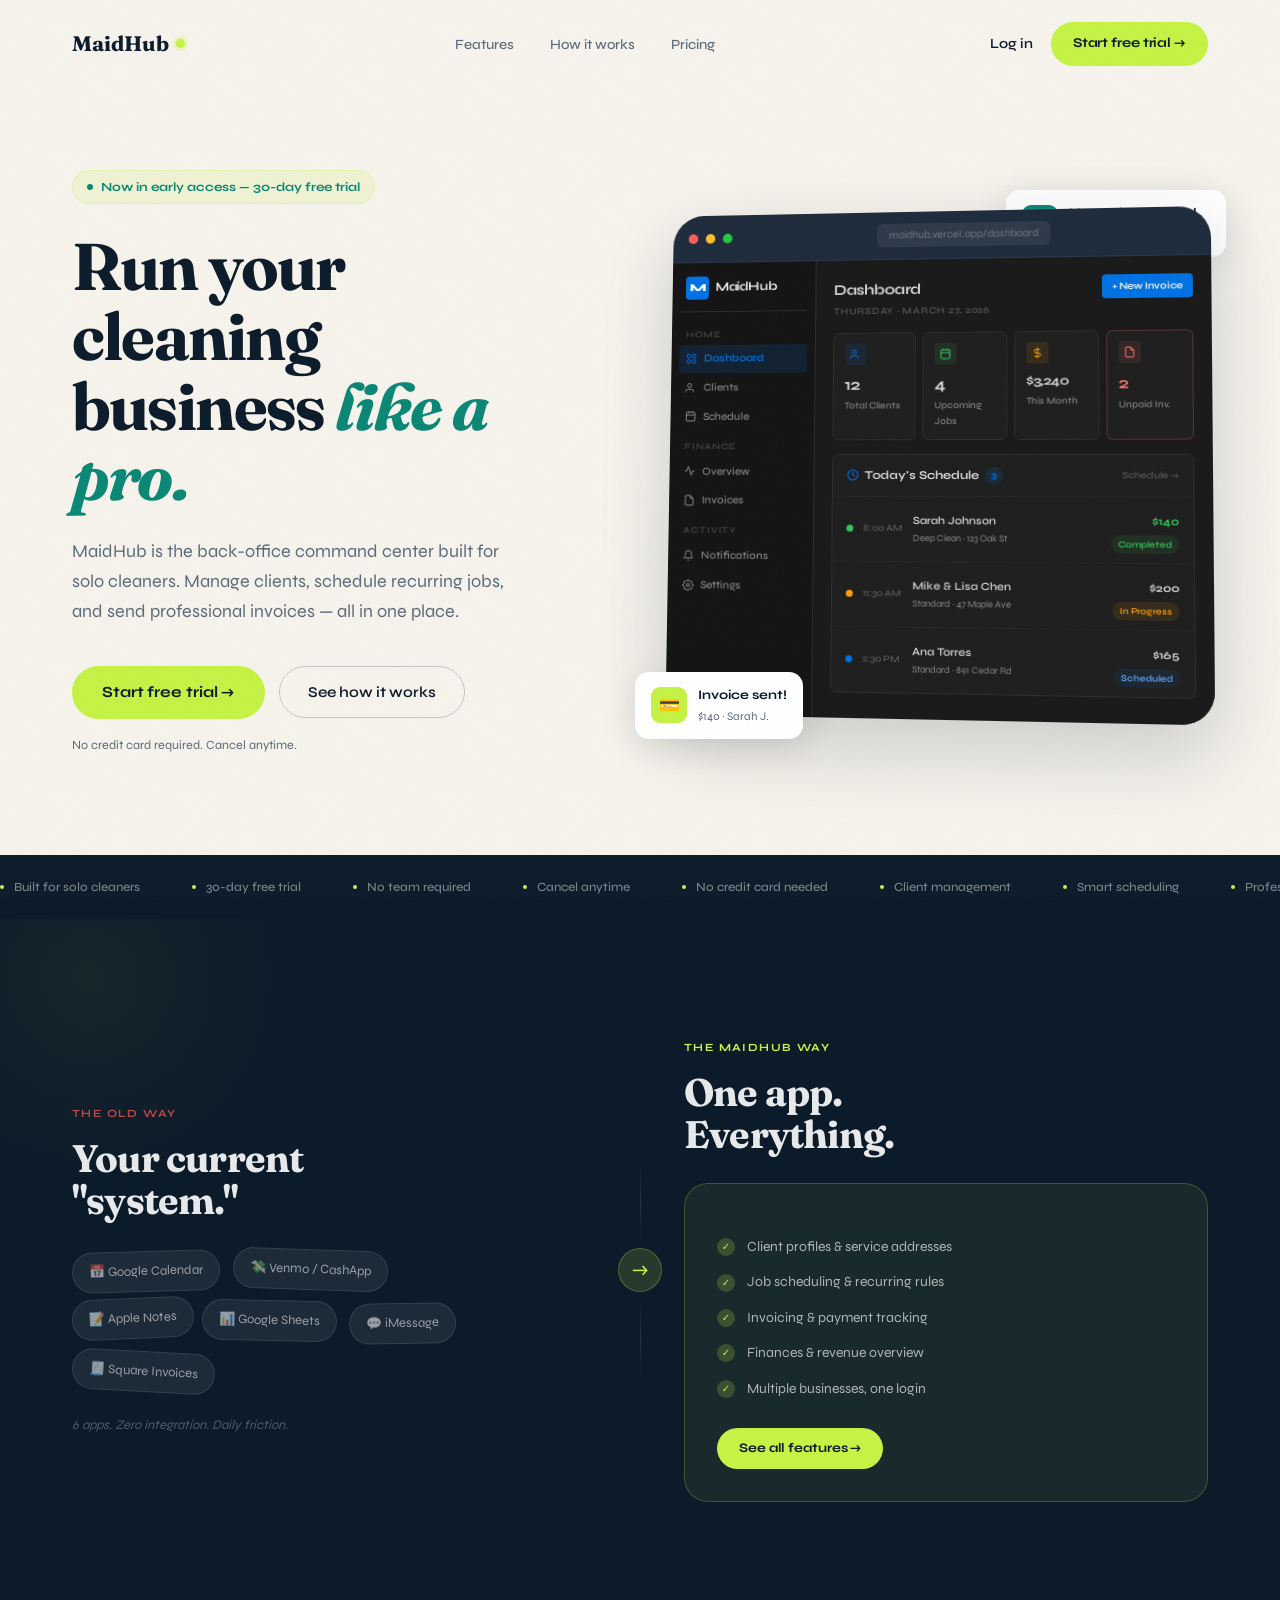
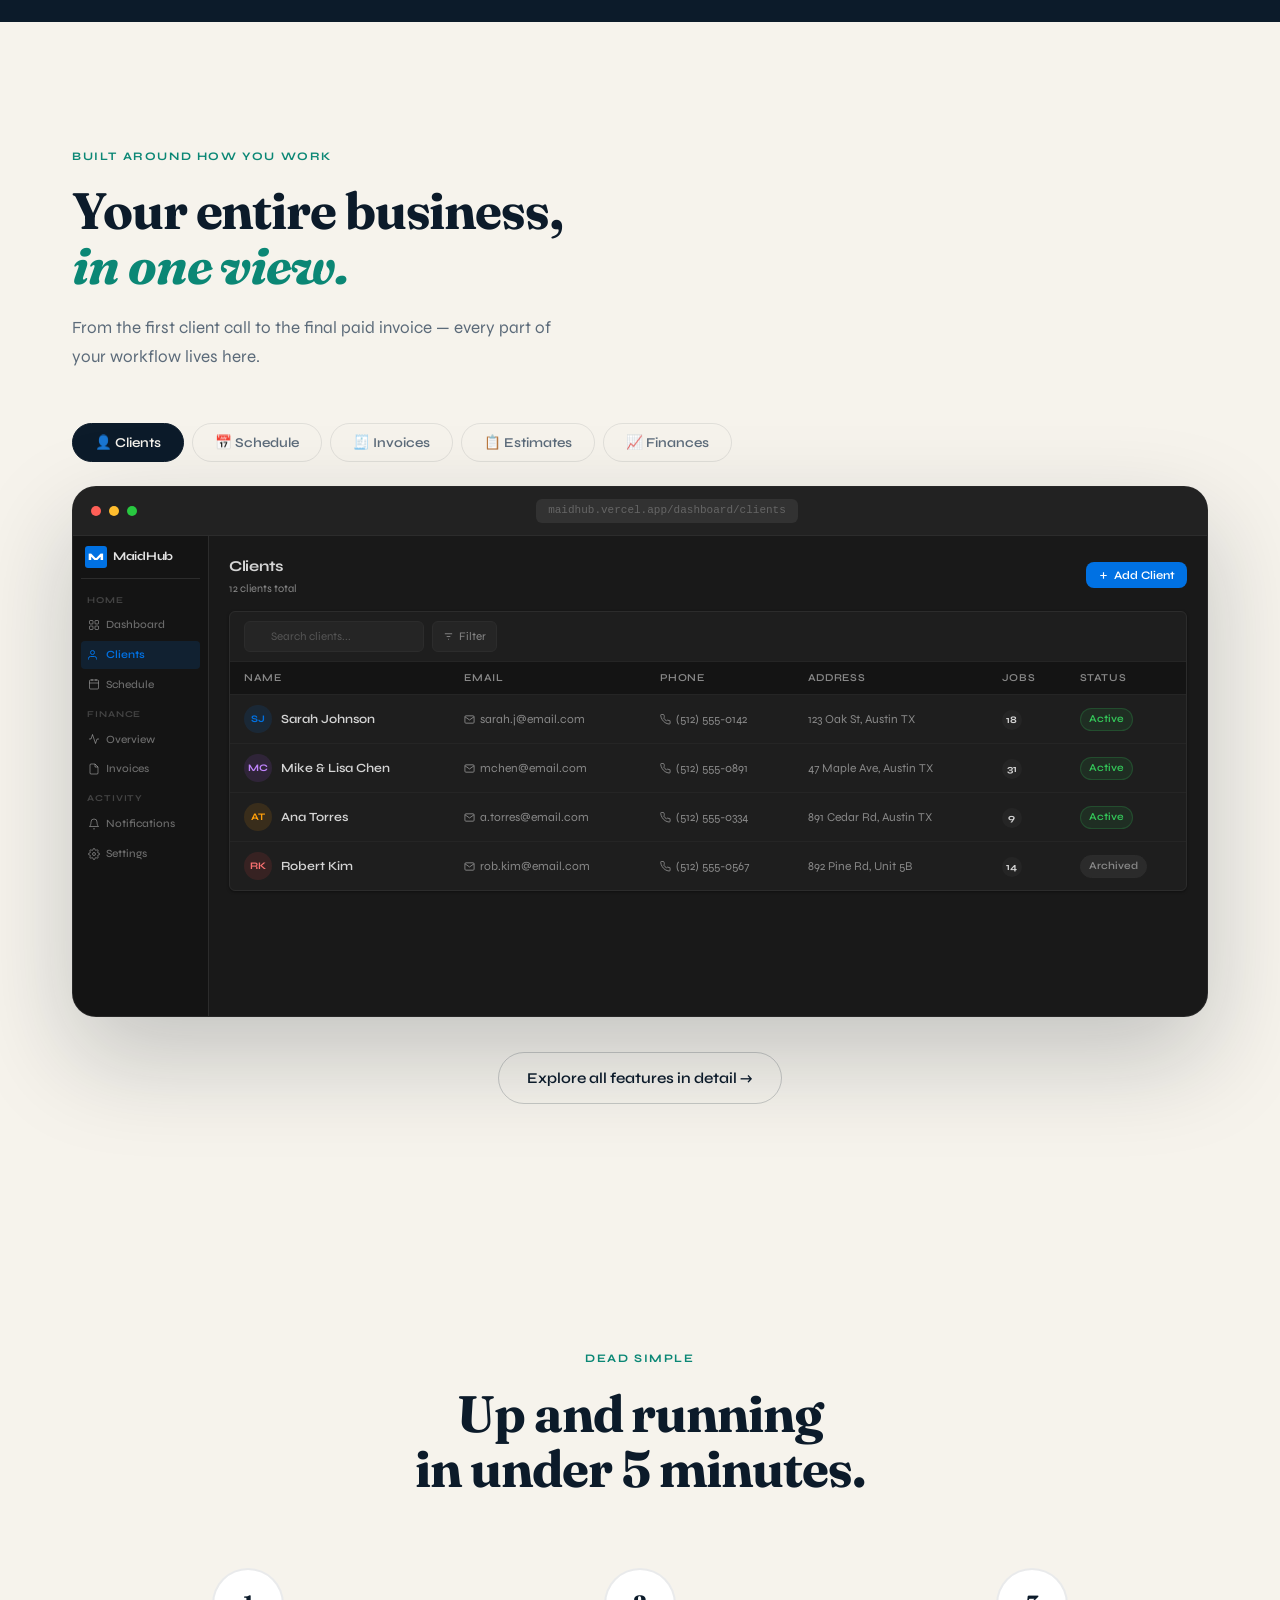
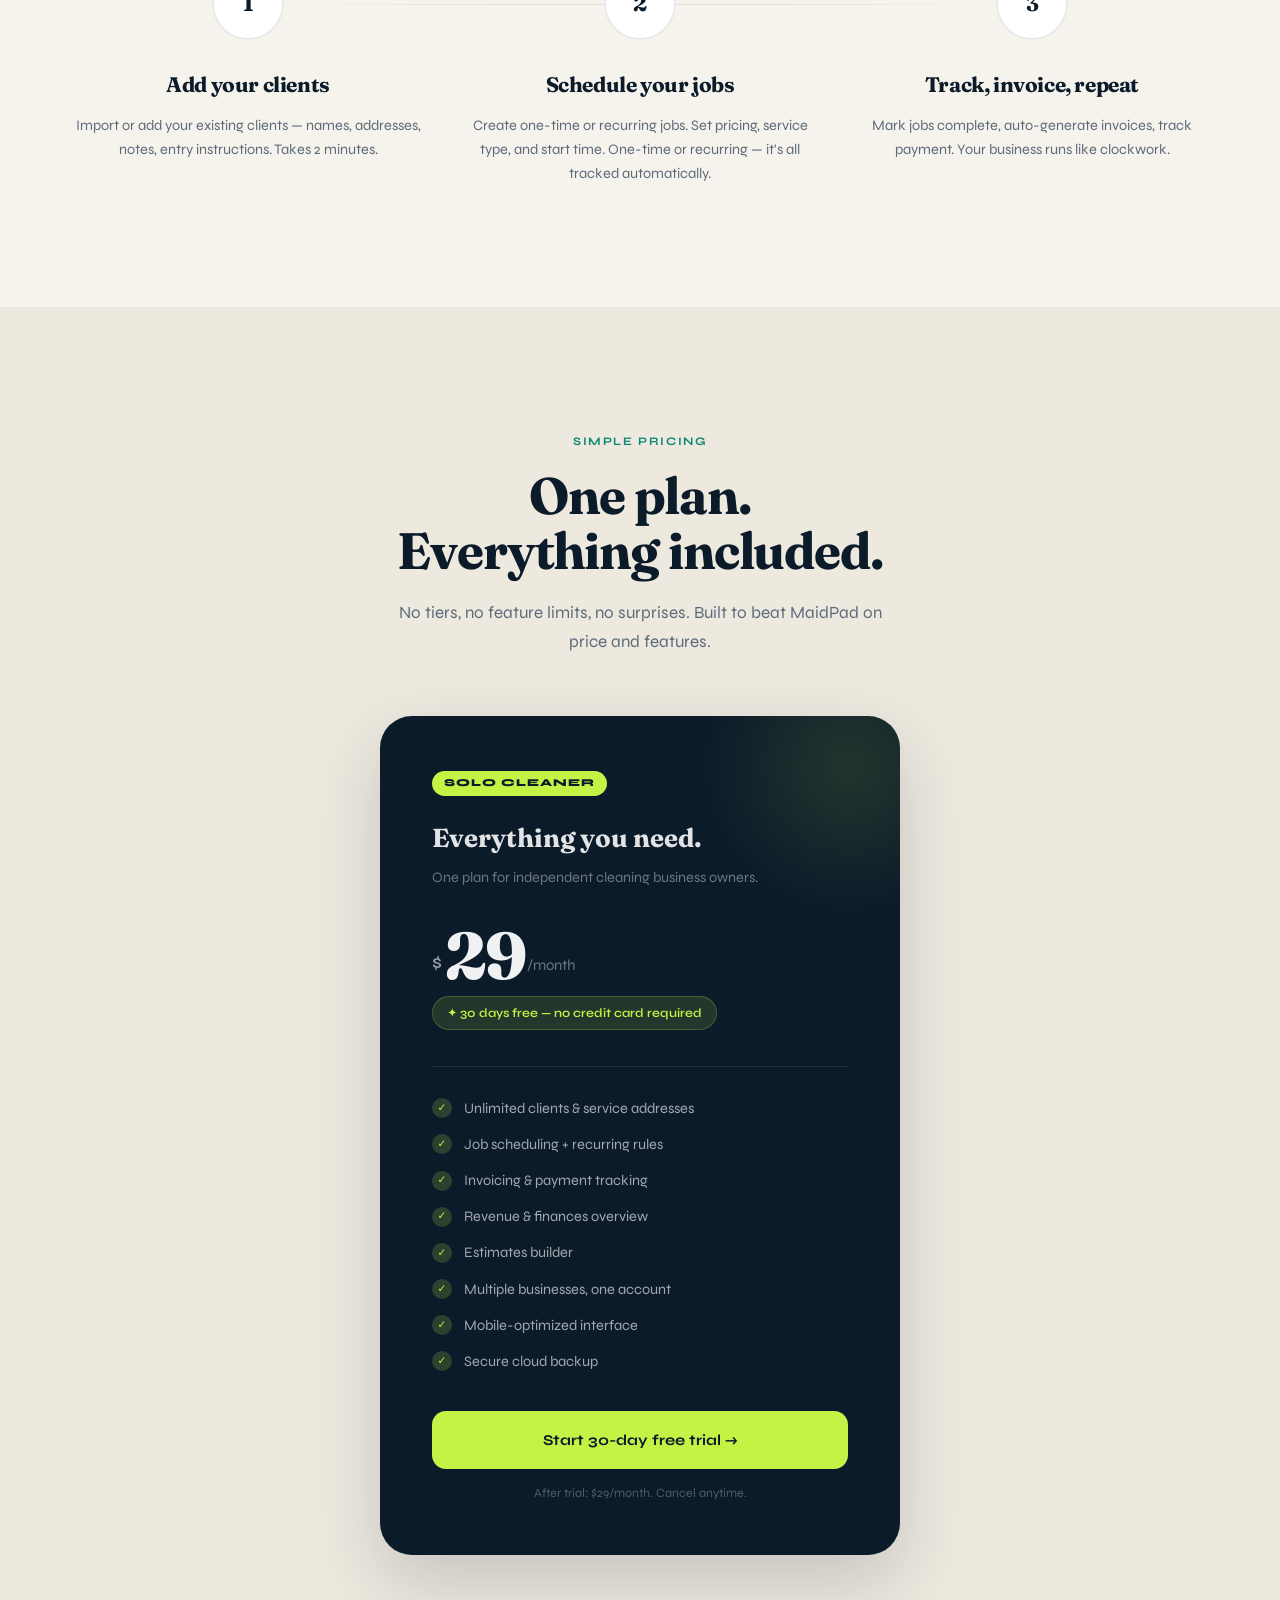
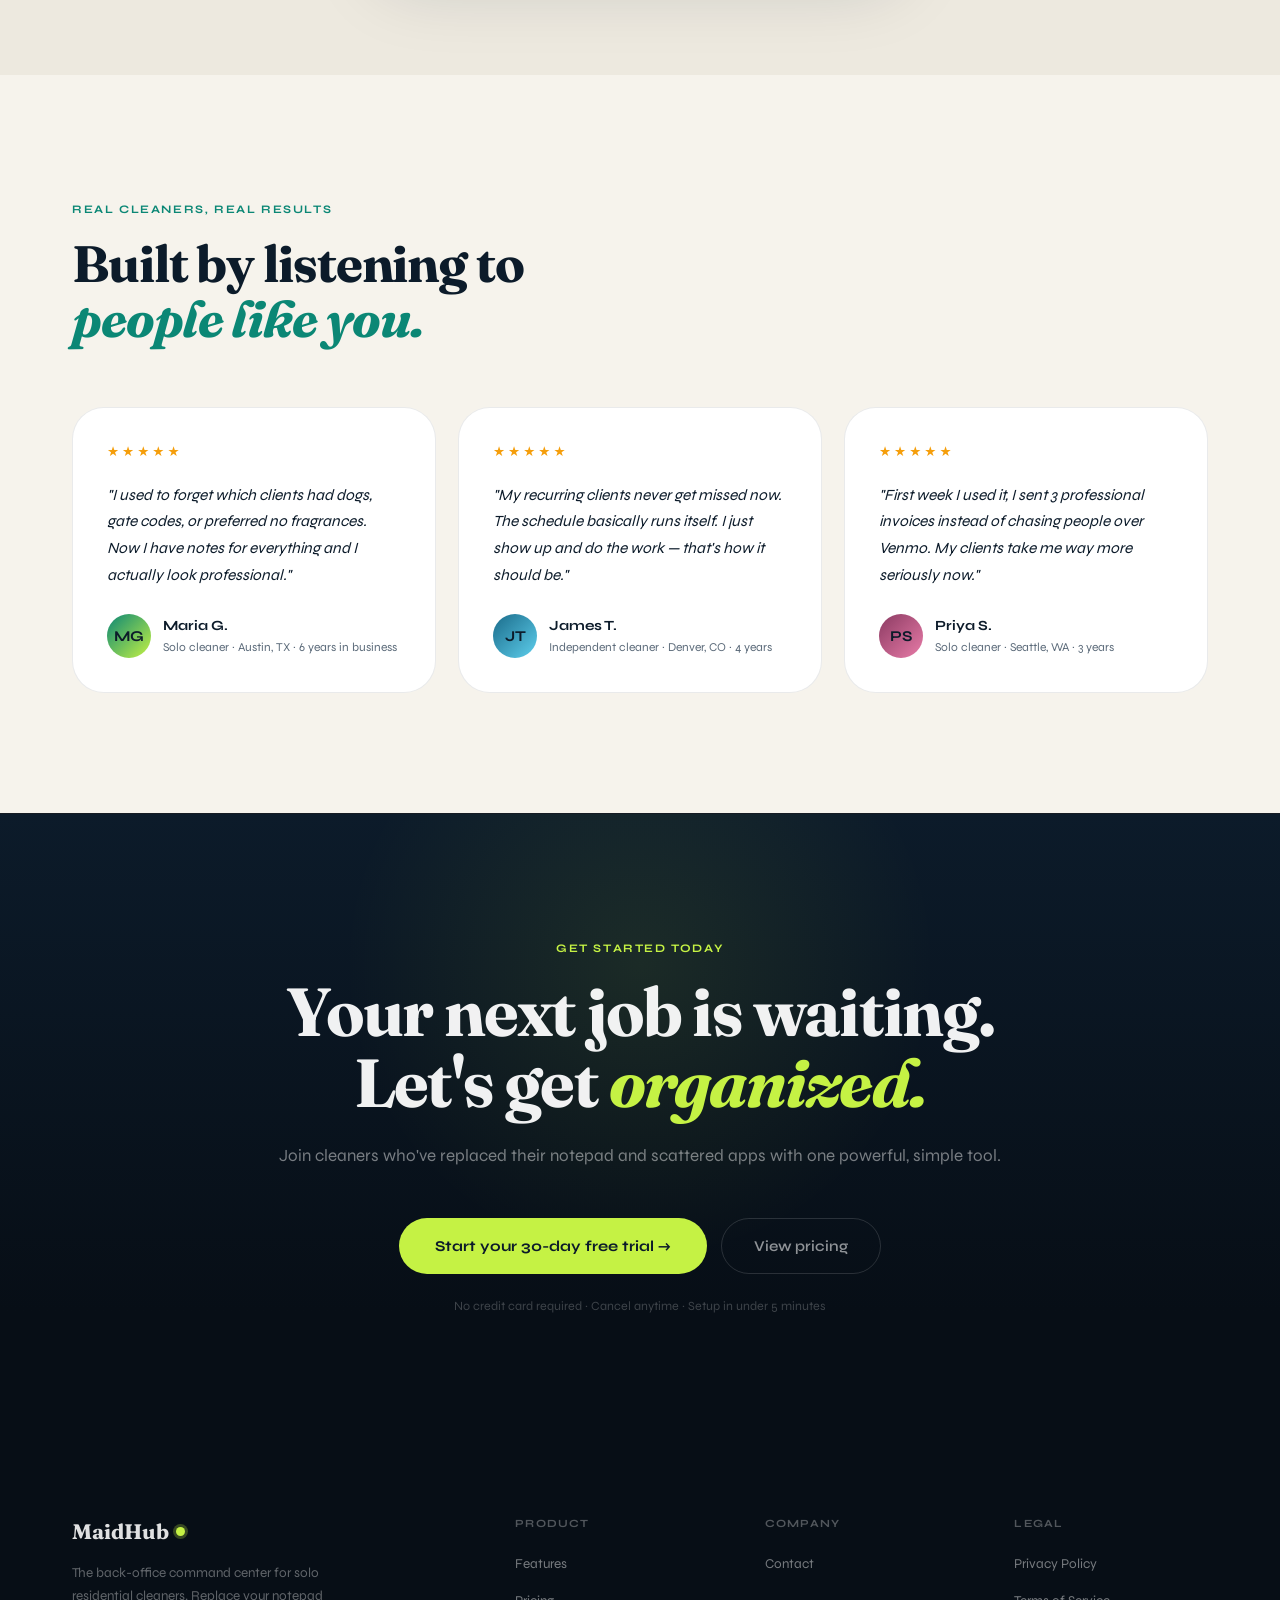
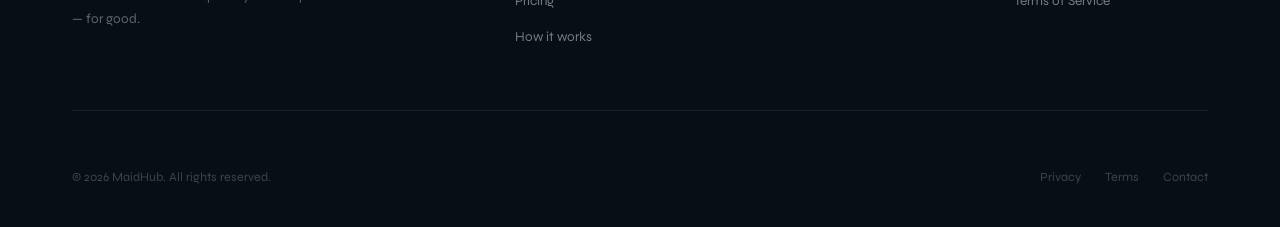
==== commit c74b2277: "feat: redesign mobile topbar as floating pill + full-page hamburger menu Topbar: - Nav becomes a flo" ====
--- a/app/public/index.html
+++ b/app/public/index.html
@@ -157,12 +157,11 @@
 
     /* hamburger + mobile nav right */
     .nav-mobile-right { display: none; align-items: center; gap: 10px; }
-    .nav-mob-cta { font-size: 12.5px !important; padding: 9px 16px !important; }
     .hamburger {
-      display: none; flex-direction: column; gap: 5px;
-      cursor: pointer; background: none; border: none; padding: 4px;
-    }
-    .hamburger span { width: 22px; height: 2px; background: var(--text); border-radius: 2px; transition: all .3s; }
+      display: none; flex-direction: column; gap: 5.5px;
+      cursor: pointer; background: none; border: none; padding: 6px;
+    }
+    .hamburger span { width: 22px; height: 2px; background: var(--text); border-radius: 2px; transition: all .25s; }
 
     /* ─── HERO ────────────────────────────────────────────────── */
     .hero { padding: 170px 0 100px; position: relative; }
@@ -735,72 +734,82 @@
       .footer-grid { grid-template-columns: 1fr 1fr; gap: 40px; }
     }
 
-    /* ─── MOBILE MENU ─────────────────────────────────────────── */
-    /* Backdrop — blurs page content behind the menu */
-    .mob-backdrop {
-      position: fixed; inset: 0; z-index: 299;
-      background: rgba(12,27,42,.38);
-      backdrop-filter: blur(8px);
-      -webkit-backdrop-filter: blur(8px);
+    /* ─── MOBILE FULL-PAGE MENU ──────────────────────────────── */
+    .mob-menu {
+      position: fixed; inset: 0; z-index: 300;
+      background-color: #EBF0F5;
+      background-image: url("data:image/svg+xml,%3Csvg xmlns='http://www.w3.org/2000/svg' width='600' height='900'%3E%3Cg stroke='%230C1B2A' stroke-width='0.7' fill='none' opacity='0.055'%3E%3Cline x1='0' y1='200' x2='300' y2='0'/%3E%3Cline x1='0' y1='400' x2='600' y2='0'/%3E%3Cline x1='0' y1='600' x2='600' y2='200'/%3E%3Cline x1='0' y1='800' x2='600' y2='400'/%3E%3Cline x1='100' y1='900' x2='600' y2='600'/%3E%3Cline x1='300' y1='900' x2='600' y2='700'/%3E%3Cline x1='200' y1='0' x2='600' y2='500'/%3E%3Cline x1='400' y1='0' x2='600' y2='300'/%3E%3Cline x1='0' y1='150' x2='400' y2='900'/%3E%3Cline x1='0' y1='50' x2='200' y2='900'/%3E%3Cline x1='500' y1='0' x2='0' y2='700'/%3E%3Cline x1='300' y1='0' x2='0' y2='500'/%3E%3C/g%3E%3C/svg%3E");
+      background-size: cover; background-position: center;
+      display: flex; flex-direction: column;
+      padding: 14px 14px calc(env(safe-area-inset-bottom) + 28px);
+      gap: 10px;
       opacity: 0; pointer-events: none;
-      transition: opacity .3s ease;
-    }
-    .mob-backdrop.open { opacity: 1; pointer-events: auto; }
-
-    .mob-menu {
-      position: fixed; top: 0; right: 0; bottom: 0;
-      width: min(320px, 88vw);
-      z-index: 300;
-      background: rgba(246,243,236,.96);
-      backdrop-filter: blur(28px) saturate(1.6);
-      -webkit-backdrop-filter: blur(28px) saturate(1.6);
-      display: flex; flex-direction: column;
-      padding: 0;
-      transform: translateX(100%);
-      transition: transform .32s cubic-bezier(.4,0,.2,1);
+      transition: opacity .2s ease;
       overflow-y: auto;
-      border-left: 1px solid rgba(12,27,42,.08);
-      box-shadow: -24px 0 64px rgba(12,27,42,.18);
-    }
-    .mob-menu.open { transform: translateX(0); }
-    .mob-menu-hd {
+    }
+    .mob-menu.open { opacity: 1; pointer-events: auto; }
+
+    /* Pill header row */
+    .mob-menu-pill-hd {
       display: flex; align-items: center; justify-content: space-between;
-      padding: 16px 22px;
-      border-bottom: 1px solid var(--border);
-    }
-    .mob-menu-close {
-      width: 34px; height: 34px; border-radius: 50%;
-      background: rgba(12,27,42,.08); border: none; cursor: pointer;
+      background: rgba(255,255,255,.62);
+      backdrop-filter: blur(14px); -webkit-backdrop-filter: blur(14px);
+      border: 1px solid rgba(12,27,42,.07);
+      border-radius: 100px;
+      padding: 11px 11px 11px 24px;
+      flex-shrink: 0;
+    }
+    .mob-menu-label {
+      font-family: var(--font-b); font-size: 16px;
+      font-weight: 600; color: var(--dark); letter-spacing: -.1px;
+    }
+    .mob-close-circle {
+      width: 40px; height: 40px; border-radius: 50%;
+      background: rgba(92,107,122,.32);
+      border: none; cursor: pointer;
       display: flex; align-items: center; justify-content: center;
-      color: var(--text); font-size: 18px; line-height: 1;
-    }
-    .mob-menu-body { padding: 8px 22px 44px; flex: 1; }
-    .mob-menu-links {
-      list-style: none; display: flex; flex-direction: column; gap: 0;
-      margin-bottom: 28px;
-    }
-    .mob-menu-links a {
-      font-family: var(--font-b); font-size: 17px; font-weight: 600;
-      color: var(--text); text-decoration: none; letter-spacing: -.2px;
+      color: var(--dark); flex-shrink: 0; transition: background .2s;
+    }
+    .mob-close-circle:hover { background: rgba(92,107,122,.48); }
+    .mob-close-circle svg { width: 14px; height: 14px; }
+
+    /* Nav links card */
+    .mob-menu-nav-card {
+      background: rgba(255,255,255,.48);
+      border: 1px solid rgba(12,27,42,.07);
+      border-radius: 22px; overflow: hidden; flex: 1;
+    }
+    .mob-menu-nav-link {
       display: flex; align-items: center; justify-content: space-between;
-      padding: 15px 0;
-      border-bottom: 1px solid var(--border);
-      transition: color .2s;
-    }
-    .mob-menu-links a::after { content: '→'; color: var(--muted); font-size: 14px; transition: transform .2s; }
-    .mob-menu-links a:hover { color: var(--teal); }
-    .mob-menu-links a:hover::after { transform: translateX(3px); }
-    .mob-menu-cta { display: flex; flex-direction: column; gap: 10px; }
-    .mob-menu-cta .btn-pill {
-      text-align: center; justify-content: center;
-      font-size: 14.5px; padding: 14px 22px; width: 100%;
-    }
-    .mob-menu-login {
-      text-align: center; font-family: var(--font-b); font-size: 14px;
-      font-weight: 600; color: var(--muted); text-decoration: none;
-      padding: 11px; display: block; transition: color .2s;
-    }
-    .mob-menu-login:hover { color: var(--text); }
+      padding: 22px 24px;
+      font-family: var(--font-b); font-size: 24px; font-weight: 700;
+      color: var(--dark); text-decoration: none;
+      border-bottom: 1px solid rgba(12,27,42,.06);
+      transition: background .15s;
+    }
+    .mob-menu-nav-link:last-child { border-bottom: none; }
+    .mob-menu-nav-link:active { background: rgba(12,27,42,.04); }
+    .mob-nav-icon { color: var(--muted); flex-shrink: 0; }
+
+    /* Action buttons */
+    .mob-menu-actions { display: flex; flex-direction: column; gap: 10px; flex-shrink: 0; }
+    .mob-action-primary {
+      display: flex; align-items: center; justify-content: center;
+      padding: 17px; border-radius: 100px;
+      background: var(--dark); color: var(--cream-light);
+      font-family: var(--font-b); font-size: 15px; font-weight: 700;
+      text-decoration: none; letter-spacing: -.1px; transition: background .2s;
+    }
+    .mob-action-primary:hover { background: var(--dark-2); }
+    .mob-action-outline {
+      display: flex; align-items: center; justify-content: center;
+      padding: 15px; border-radius: 100px;
+      background: transparent; color: var(--dark);
+      font-family: var(--font-b); font-size: 15px; font-weight: 700;
+      text-decoration: none; letter-spacing: -.1px;
+      border: 1.5px solid rgba(12,27,42,.22); transition: all .2s;
+    }
+    .mob-action-outline:hover { border-color: var(--dark); background: rgba(12,27,42,.04); }
 
     /* ─── FULL MOBILE OVERHAUL (≤ 768px) ─────────────────────── */
     @media (max-width: 768px) {
@@ -808,14 +817,30 @@
       .container { padding: 0 20px; }
       section { padding: 72px 0; }
 
-      /* --- Navigation --- */
+      /* --- Navigation — floating pill topbar --- */
       .nav-links { display: none; }
       .nav-right { display: none; }
       .nav-mobile-right { display: flex; }
       .hamburger { display: flex; }
-      #nav { padding: 14px 0; }
-      #nav.scrolled { padding: 10px 0; }
-      .nav-inner { gap: 0; }
+      .nav-mob-cta { display: none !important; }
+      #nav {
+        top: 12px; left: 14px; right: 14px;
+        padding: 0;
+        border-radius: 100px;
+        background: rgba(246,243,236,.88) !important;
+        backdrop-filter: blur(20px) saturate(1.4);
+        -webkit-backdrop-filter: blur(20px) saturate(1.4);
+        border: 1px solid rgba(12,27,42,.09);
+        box-shadow: 0 4px 20px rgba(12,27,42,.09);
+      }
+      #nav.scrolled {
+        top: 12px; left: 14px; right: 14px;
+        padding: 0; border-radius: 100px;
+        background: rgba(246,243,236,.97) !important;
+        border-bottom-color: rgba(12,27,42,.09);
+      }
+      #nav .container { padding: 0; }
+      .nav-inner { gap: 0; padding: 10px 14px 10px 22px; }
 
       /* --- Hero --- */
       .hero { padding: 96px 0 64px; }
@@ -1415,8 +1440,7 @@
         </div>
 
         <div class="nav-mobile-right">
-          <a href="/signup" class="btn-pill nav-mob-cta">Get started →</a>
-          <button class="hamburger" aria-label="Open menu">
+          <button class="hamburger" aria-label="Open menu" aria-expanded="false">
             <span></span><span></span><span></span>
           </button>
         </div>
@@ -1424,26 +1448,47 @@
     </div>
   </nav>
 
-  <!-- Mobile menu backdrop (blurs page content) -->
-  <div class="mob-backdrop" id="mob-backdrop"></div>
-
-  <!-- Mobile menu overlay -->
+  <!-- Mobile full-page menu -->
   <div class="mob-menu" id="mob-menu" role="dialog" aria-modal="true" aria-label="Navigation menu">
-    <div class="mob-menu-hd">
-      <a href="/" class="nav-logo">MaidHub<span class="logo-mark"></span></a>
-      <button class="mob-menu-close" id="mob-menu-close" aria-label="Close menu">×</button>
+
+    <!-- Pill header -->
+    <div class="mob-menu-pill-hd">
+      <span class="mob-menu-label">Menu</span>
+      <button class="mob-close-circle" id="mob-menu-close" aria-label="Close menu">
+        <svg viewBox="0 0 14 14" fill="none" stroke="currentColor" stroke-width="2.2" stroke-linecap="round">
+          <line x1="1" y1="1" x2="13" y2="13"/><line x1="13" y1="1" x2="1" y2="13"/>
+        </svg>
+      </button>
     </div>
-    <div class="mob-menu-body">
-      <ul class="mob-menu-links">
-        <li><a href="/features">Features</a></li>
-        <li><a href="/how-it-works">How it works</a></li>
-        <li><a href="/pricing">Pricing</a></li>
-      </ul>
-      <div class="mob-menu-cta">
-        <a href="/signup" class="btn-pill">Start free trial →</a>
-        <a href="/login" class="mob-menu-login">Log in</a>
-      </div>
+
+    <!-- Nav links card -->
+    <div class="mob-menu-nav-card">
+      <a href="/features" class="mob-menu-nav-link">
+        Features
+        <svg class="mob-nav-icon" width="20" height="20" viewBox="0 0 20 20" fill="none" stroke="currentColor" stroke-width="1.8" stroke-linecap="round" stroke-linejoin="round">
+          <line x1="4" y1="16" x2="16" y2="4"/><polyline points="7,4 16,4 16,13"/>
+        </svg>
+      </a>
+      <a href="/how-it-works" class="mob-menu-nav-link">
+        How it works
+        <svg class="mob-nav-icon" width="20" height="20" viewBox="0 0 20 20" fill="none" stroke="currentColor" stroke-width="1.8" stroke-linecap="round" stroke-linejoin="round">
+          <line x1="4" y1="16" x2="16" y2="4"/><polyline points="7,4 16,4 16,13"/>
+        </svg>
+      </a>
+      <a href="/pricing" class="mob-menu-nav-link">
+        Pricing
+        <svg class="mob-nav-icon" width="20" height="20" viewBox="0 0 20 20" fill="none" stroke="currentColor" stroke-width="1.8" stroke-linecap="round" stroke-linejoin="round">
+          <line x1="4" y1="16" x2="16" y2="4"/><polyline points="7,4 16,4 16,13"/>
+        </svg>
+      </a>
     </div>
+
+    <!-- CTAs -->
+    <div class="mob-menu-actions">
+      <a href="/signup" class="mob-action-primary">Start free trial</a>
+      <a href="/login" class="mob-action-outline">Log in</a>
+    </div>
+
   </div>
 
 
@@ -2899,26 +2944,22 @@
       });
     });
 
-    // Mobile menu with blur backdrop
+    // Mobile full-page menu
     const mobMenu = document.getElementById('mob-menu');
-    const mobBackdrop = document.getElementById('mob-backdrop');
     const hamburger = document.querySelector('.hamburger');
     const mobClose = document.getElementById('mob-menu-close');
     function openMobMenu() {
       mobMenu.classList.add('open');
-      mobBackdrop.classList.add('open');
       document.body.style.overflow = 'hidden';
       hamburger.setAttribute('aria-expanded', 'true');
     }
     function closeMobMenu() {
       mobMenu.classList.remove('open');
-      mobBackdrop.classList.remove('open');
       document.body.style.overflow = '';
       hamburger.setAttribute('aria-expanded', 'false');
     }
     if (hamburger) hamburger.addEventListener('click', openMobMenu);
     if (mobClose) mobClose.addEventListener('click', closeMobMenu);
-    if (mobBackdrop) mobBackdrop.addEventListener('click', closeMobMenu);
     document.addEventListener('keydown', e => { if (e.key === 'Escape') closeMobMenu(); });
     mobMenu.querySelectorAll('a').forEach(a => {
       if (!a.href.includes('#')) a.addEventListener('click', closeMobMenu);
